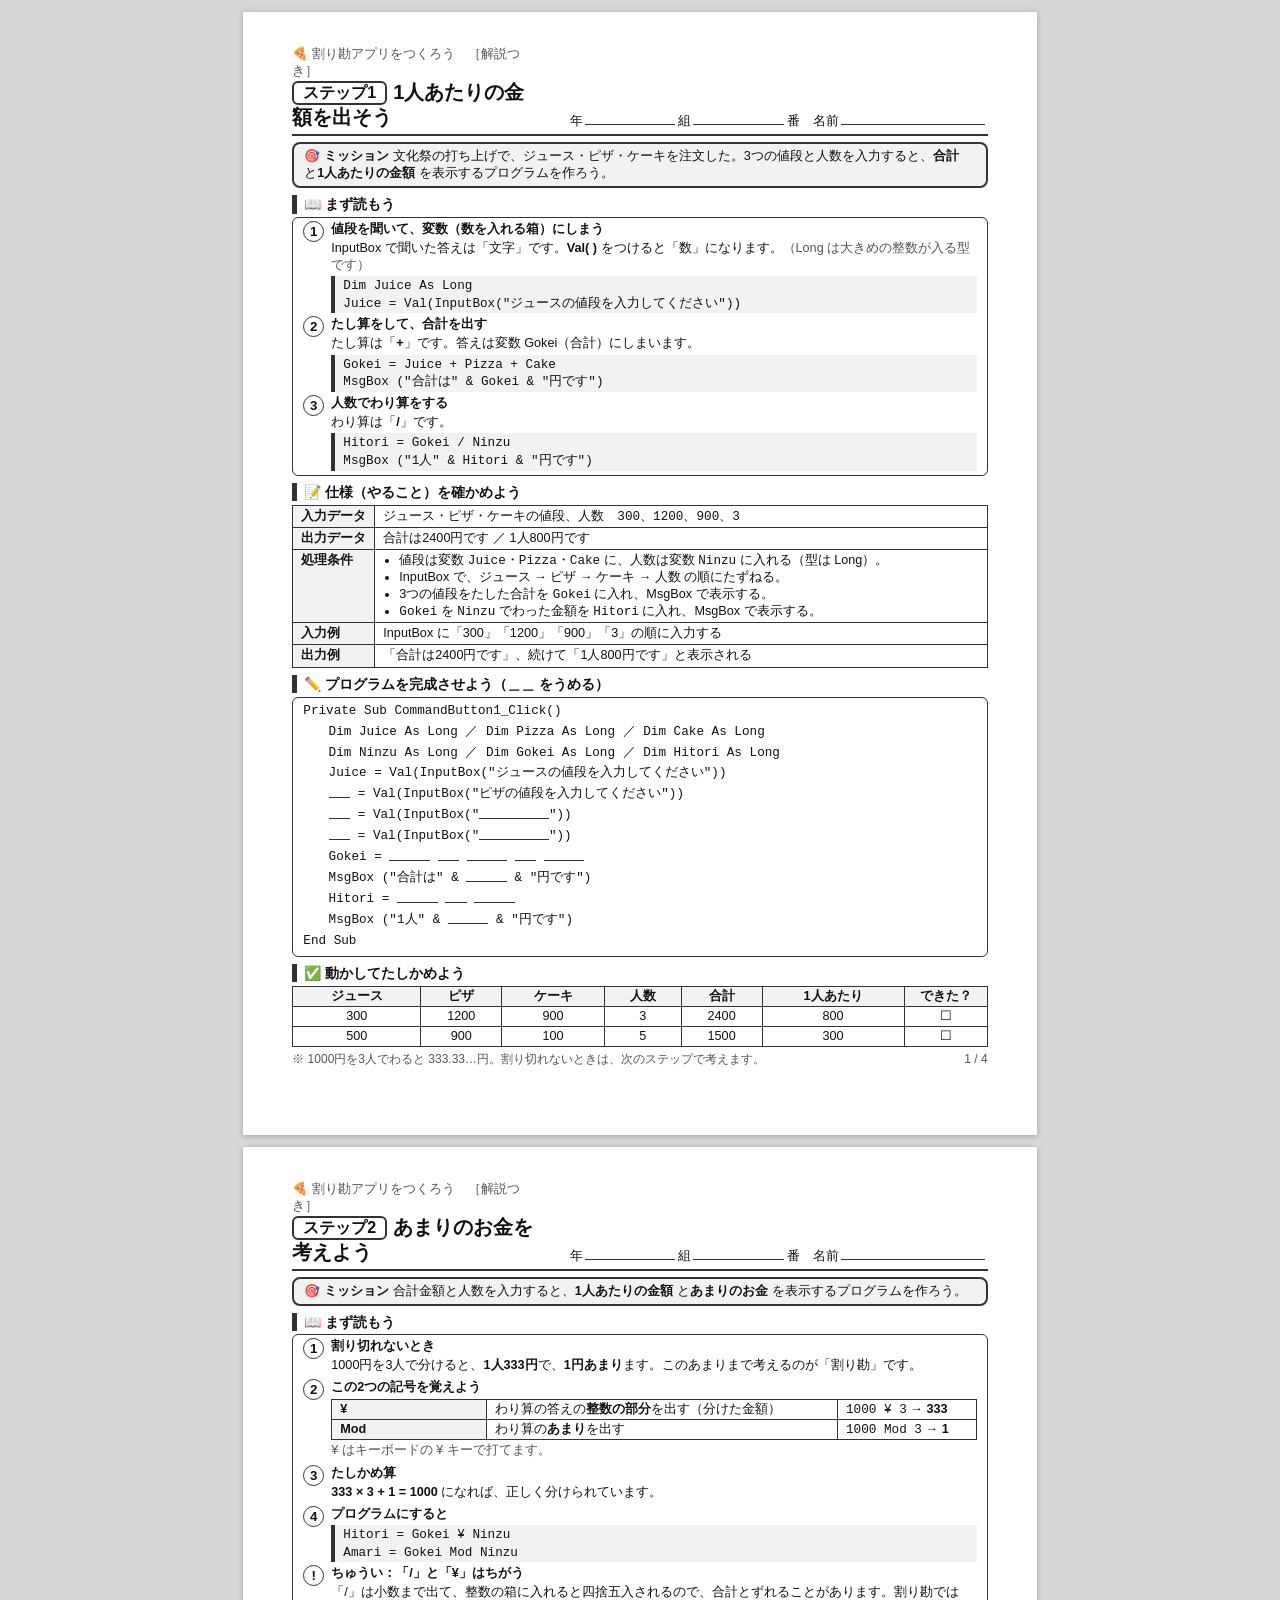
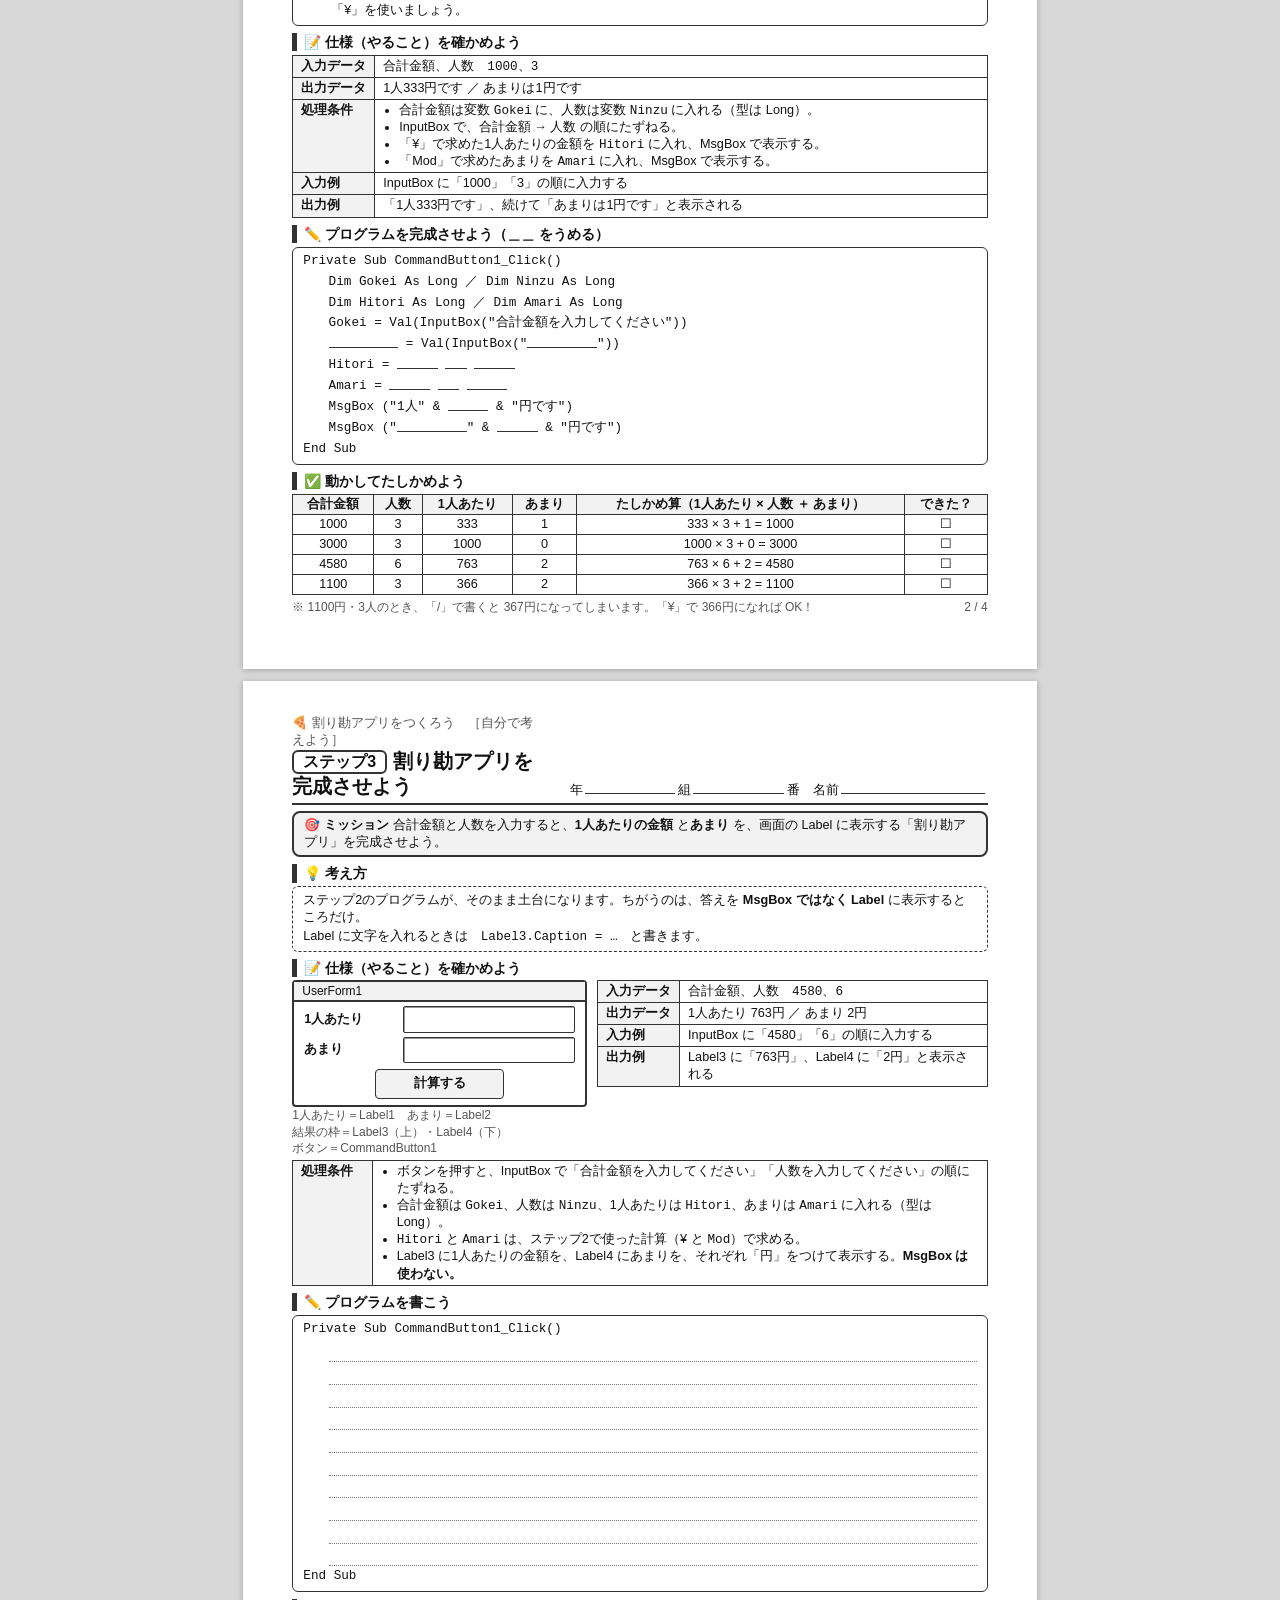
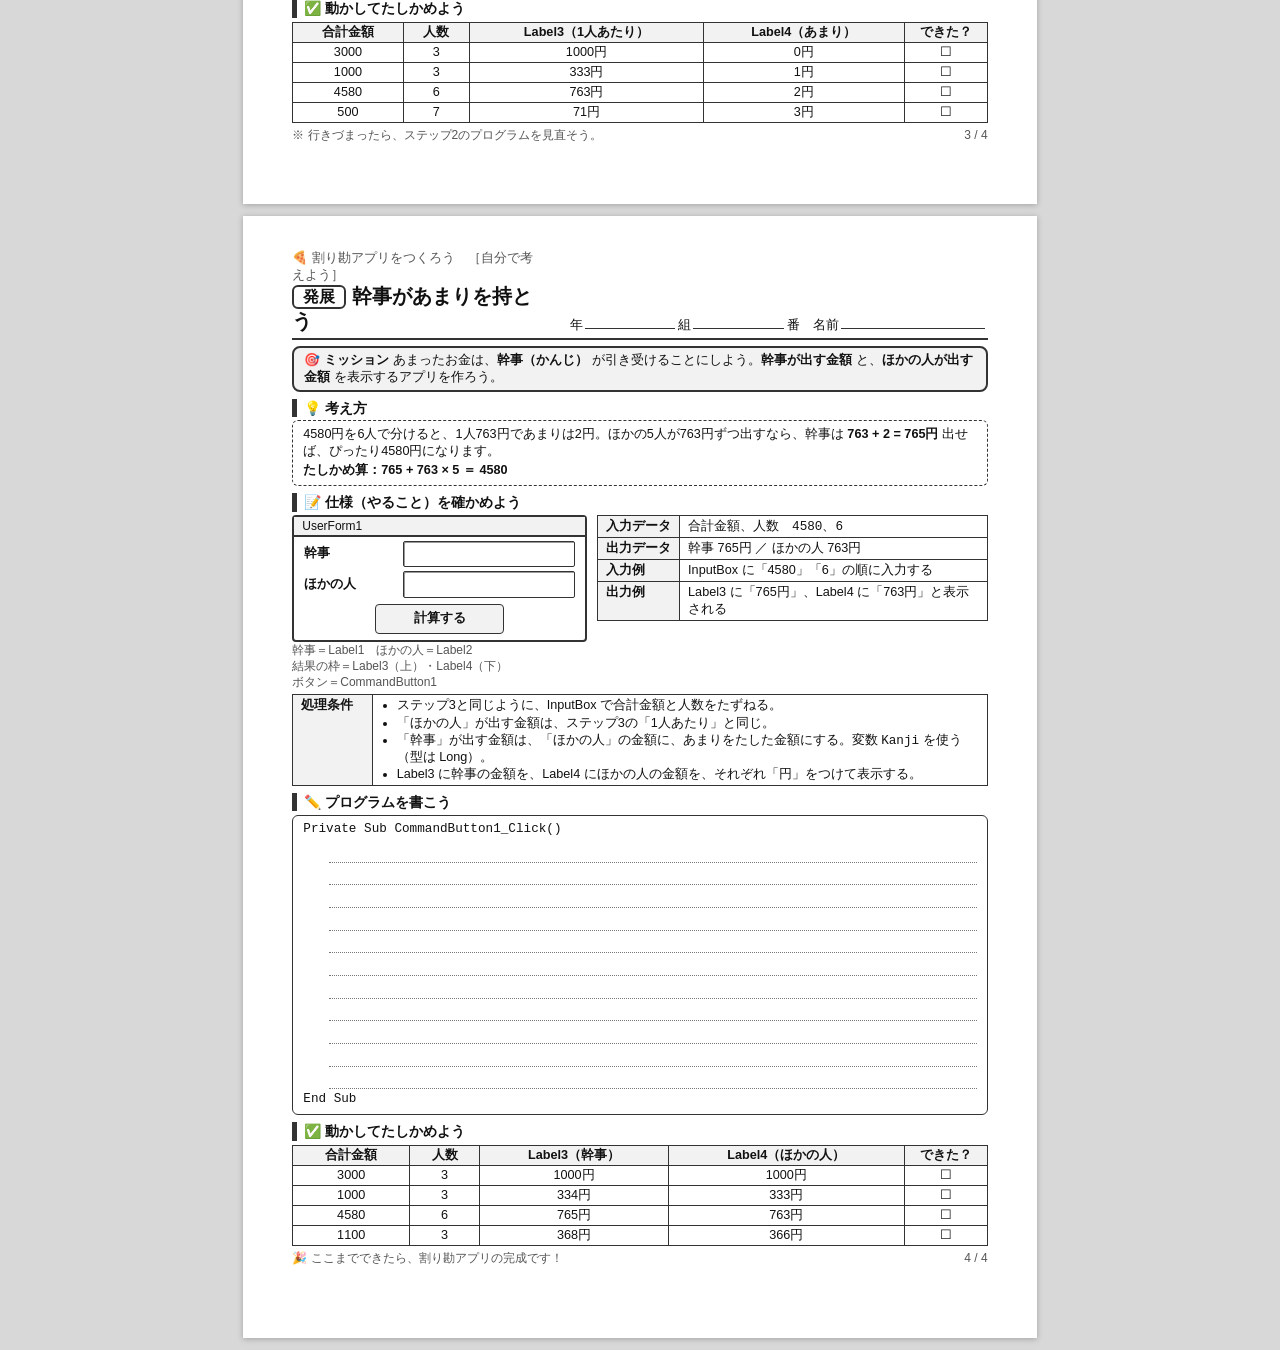
==== handouts/warikan-print.html @ 52b8c4ab "割り勘アプリの配布用プリント（A4・4ページ）を追加 Co-Authored-By: Claude Sonnet 5.5 <noreply@anthropic.com>" ====
<!doctype html>
<html lang="ja">
<head>
<meta charset="utf-8">
<meta name="viewport" content="width=device-width, initial-scale=1">
<title>割り勘アプリをつくろう（プリント）</title>
<style>
  /* A4 たて・両面印刷用。1課題＝1ページ（全4ページ）。外部ファイルなしで印刷できる */
  :root {
    --ink: #111;
    --sub: #555;
    --line: #333;
    --soft: #f2f2f2;
    --accent: #1f4e8c;
  }
  @page { size: A4 portrait; margin: 9mm 13mm; }
  * { box-sizing: border-box; }
  html { background: #d8d8d8; }
  body {
    margin: 0;
    color: var(--ink);
    background: #fff;
    font-family: "BIZ UDPGothic", "Yu Gothic", "Meiryo", sans-serif;
    font-size: 9.5pt;
    line-height: 1.35;
  }
  .page { padding: 0; page-break-after: always; break-after: page; }
  .page:last-child { page-break-after: auto; break-after: auto; }
  @media screen {
    body { background: transparent; }
    .page { width: 210mm; min-height: 297mm; margin: 12px auto; padding: 9mm 13mm; background: #fff; box-shadow: 0 1px 6px rgba(0,0,0,.25); }
  }
  @media print {
    html, body { background: #fff; }
    .page { width: auto; min-height: 0; margin: 0; padding: 0; box-shadow: none; }
  }

  /* ---- ヘッダー ---- */
  .head { display: flex; justify-content: space-between; align-items: flex-end; gap: 10px; border-bottom: 2.5px solid var(--line); padding-bottom: 4px; }
  .series { font-size: 9.5pt; color: var(--sub); }
  .title { font-size: 15pt; font-weight: 700; line-height: 1.25; }
  .step-tag { display: inline-block; margin-right: 6px; padding: 0 9px; border: 2px solid var(--line); border-radius: 6px; font-size: 12pt; vertical-align: 1px; }
  .name { font-size: 9.5pt; white-space: nowrap; }
  .name span { display: inline-block; min-width: 24mm; border-bottom: 1px solid var(--line); margin: 0 3px 0 2px; }
  .name span.long { min-width: 38mm; }

  /* ---- 見出し・ボックス ---- */
  h2 { margin: 7px 0 3px; font-size: 10.5pt; padding-left: 7px; border-left: 5px solid var(--line); line-height: 1.3; }
  .mission { margin-top: 6px; padding: 4px 10px; border: 2px solid var(--line); border-radius: 8px; background: var(--soft); }
  .mission b { margin-right: 4px; }
  .box { border: 1.5px solid var(--line); border-radius: 6px; padding: 3px 10px 4px; margin-top: 3px; }
  .box.dashed { border-style: dashed; }
  .note { font-size: 9.5pt; color: var(--sub); }
  p { margin: 2px 0; }

  /* ---- 解説 ---- */
  .lesson { display: grid; gap: 3px; }
  .lesson .item { display: grid; grid-template-columns: 22px 1fr; gap: 0 6px; align-items: start; }
  .num { display: inline-block; width: 21px; height: 21px; line-height: 19px; text-align: center; border: 1.5px solid var(--line); border-radius: 50%; font-weight: 700; font-size: 10pt; }
  .item .t { font-weight: 700; }
  code, .code {
    font-family: Consolas, "BIZ UDGothic", "MS Gothic", monospace;
    font-size: 9.5pt;
  }
  .snip { display: block; margin: 2px 0 0; padding: 1px 8px; border-left: 4px solid var(--line); background: var(--soft); white-space: pre-wrap; font-family: Consolas, "BIZ UDGothic", "MS Gothic", monospace; font-size: 9.5pt; line-height: 1.4; }
  .ops { width: 100%; border-collapse: collapse; margin-top: 3px; }
  .ops th, .ops td { border: 1.2px solid var(--line); padding: 1px 8px; text-align: left; font-weight: 400; }
  .ops th { background: var(--soft); font-weight: 700; width: 24%; }

  /* ---- 仕様の5つの欄 ---- */
  table.spec { width: 100%; border-collapse: collapse; margin-top: 4px; }
  table.spec th, table.spec td { border: 1.5px solid var(--line); padding: 2px 8px; vertical-align: top; text-align: left; }
  table.spec th { width: 21mm; background: var(--soft); font-weight: 700; white-space: nowrap; }
  table.spec ul { margin: 0; padding-left: 16px; }
  table.spec li { margin: 0; }

  /* ---- プログラムを書く欄 ---- */
  .codebox { margin-top: 4px; border: 1.5px solid var(--line); border-radius: 6px; padding: 3px 10px 4px; font-family: Consolas, "BIZ UDGothic", "MS Gothic", monospace; font-size: 9.5pt; line-height: 1.65; }
  .codebox .ind { padding-left: 2em; }
  .blank { display: inline-block; min-width: 3.2em; height: 1.05em; border-bottom: 1.5px solid var(--line); vertical-align: -1px; }
  .blank.s { min-width: 1.7em; }
  .blank.m { min-width: 5.5em; }
  .blank.l { min-width: 9em; }
  .blank.xl { min-width: 17em; }
  .writeline { display: block; margin-left: 2em; height: 6mm; border-bottom: 1px dotted #777; }

  /* ---- ためし表 ---- */
  table.try { width: 100%; border-collapse: collapse; margin-top: 4px; text-align: center; }
  table.try th, table.try td { border: 1.5px solid var(--line); padding: 1px 6px; }
  table.try th { background: var(--soft); font-weight: 700; }
  table.try td.chk { width: 22mm; }

  /* ---- フォームのイメージ ---- */
  .form-sketch { display: inline-block; width: 78mm; border: 2px solid var(--line); border-radius: 4px; background: #fff; vertical-align: top; }
  .form-sketch .bar { border-bottom: 2px solid var(--line); background: var(--soft); padding: 1px 8px; font-size: 9pt; }
  .form-sketch .row { display: flex; align-items: center; gap: 8px; padding: 4px 10px 0; }
  .form-sketch .cap { width: 24mm; font-weight: 700; }
  .form-sketch .out { flex: 1; height: 7mm; border: 1.5px solid var(--line); border-radius: 2px; box-shadow: inset 1px 1px 0 #999; position: relative; }
  .form-sketch .btn { margin: 6px auto 6px; width: 34mm; height: 8mm; border: 1.5px solid var(--line); border-radius: 4px; text-align: center; line-height: 7mm; font-weight: 700; background: var(--soft); }
  .names { font-size: 9pt; color: var(--sub); }
  .with-form { display: flex; gap: 10px; align-items: flex-start; }
  .with-form > div:last-child { flex: 1; }

  .footer { margin-top: 4px; display: flex; justify-content: space-between; font-size: 9pt; color: var(--sub); }
  ul.checks { list-style: none; padding: 0; margin: 2px 0 0; }
  ul.checks li::before { content: "☐ "; }
</style>
</head>
<body>

<!-- ======================= 1ページ目：ステップ1 ======================= -->
<section class="page">
  <div class="head">
    <div>
      <div class="series">🍕 割り勘アプリをつくろう　［解説つき］</div>
      <div class="title"><span class="step-tag">ステップ1</span>1人あたりの金額を出そう</div>
    </div>
    <div class="name">　　年<span></span>組<span></span>番　名前<span class="long"></span></div>
  </div>

  <div class="mission"><b>🎯 ミッション</b>文化祭の打ち上げで、ジュース・ピザ・ケーキを注文した。3つの値段と人数を入力すると、<b>合計</b>と<b>1人あたりの金額</b>を表示するプログラムを作ろう。</div>

  <h2>📖 まず読もう</h2>
  <div class="box lesson">
    <div class="item"><span class="num">1</span><div>
      <div class="t">値段を聞いて、変数（数を入れる箱）にしまう</div>
      <p>InputBox で聞いた答えは「文字」です。<b>Val( )</b> をつけると「数」になります。<span class="note">（Long は大きめの整数が入る型です）</span></p>
      <span class="snip">Dim Juice As Long
Juice = Val(InputBox("ジュースの値段を入力してください"))</span>
    </div></div>
    <div class="item"><span class="num">2</span><div>
      <div class="t">たし算をして、合計を出す</div>
      <p>たし算は「<b>+</b>」です。答えは変数 Gokei（合計）にしまいます。</p>
      <span class="snip">Gokei = Juice + Pizza + Cake
MsgBox ("合計は" &amp; Gokei &amp; "円です")</span>
    </div></div>
    <div class="item"><span class="num">3</span><div>
      <div class="t">人数でわり算をする</div>
      <p>わり算は「<b>/</b>」です。</p>
      <span class="snip">Hitori = Gokei / Ninzu
MsgBox ("1人" &amp; Hitori &amp; "円です")</span>
    </div></div>
  </div>

  <h2>📝 仕様（やること）を確かめよう</h2>
  <table class="spec">
    <tr><th>入力データ</th><td>ジュース・ピザ・ケーキの値段、人数　<code>300、1200、900、3</code></td></tr>
    <tr><th>出力データ</th><td>合計は2400円です ／ 1人800円です</td></tr>
    <tr><th>処理条件</th><td><ul>
      <li>値段は変数 <code>Juice</code>・<code>Pizza</code>・<code>Cake</code> に、人数は変数 <code>Ninzu</code> に入れる（型は Long）。</li>
      <li>InputBox で、ジュース → ピザ → ケーキ → 人数 の順にたずねる。</li>
      <li>3つの値段をたした合計を <code>Gokei</code> に入れ、MsgBox で表示する。</li>
      <li><code>Gokei</code> を <code>Ninzu</code> でわった金額を <code>Hitori</code> に入れ、MsgBox で表示する。</li>
    </ul></td></tr>
    <tr><th>入力例</th><td>InputBox に「300」「1200」「900」「3」の順に入力する</td></tr>
    <tr><th>出力例</th><td>「合計は2400円です」、続けて「1人800円です」と表示される</td></tr>
  </table>

  <h2>✏️ プログラムを完成させよう（＿＿ をうめる）</h2>
  <div class="codebox">
    <div>Private Sub CommandButton1_Click()</div>
    <div class="ind">Dim Juice As Long ／ Dim Pizza As Long ／ Dim Cake As Long</div>
    <div class="ind">Dim Ninzu As Long ／ Dim Gokei As Long ／ Dim Hitori As Long</div>
    <div class="ind">Juice = Val(InputBox("ジュースの値段を入力してください"))</div>
    <div class="ind"><span class="blank s"></span> = Val(InputBox("ピザの値段を入力してください"))</div>
    <div class="ind"><span class="blank s"></span> = Val(InputBox("<span class="blank m"></span>"))</div>
    <div class="ind"><span class="blank s"></span> = Val(InputBox("<span class="blank m"></span>"))</div>
    <div class="ind">Gokei = <span class="blank"></span> <span class="blank s"></span> <span class="blank"></span> <span class="blank s"></span> <span class="blank"></span></div>
    <div class="ind">MsgBox ("合計は" &amp; <span class="blank"></span> &amp; "円です")</div>
    <div class="ind">Hitori = <span class="blank"></span> <span class="blank s"></span> <span class="blank"></span></div>
    <div class="ind">MsgBox ("1人" &amp; <span class="blank"></span> &amp; "円です")</div>
    <div>End Sub</div>
  </div>

  <h2>✅ 動かしてたしかめよう</h2>
  <table class="try">
    <tr><th>ジュース</th><th>ピザ</th><th>ケーキ</th><th>人数</th><th>合計</th><th>1人あたり</th><th>できた？</th></tr>
    <tr><td>300</td><td>1200</td><td>900</td><td>3</td><td>2400</td><td>800</td><td class="chk">☐</td></tr>
    <tr><td>500</td><td>900</td><td>100</td><td>5</td><td>1500</td><td>300</td><td class="chk">☐</td></tr>
  </table>
  <div class="footer"><span>※ 1000円を3人でわると 333.33…円。割り切れないときは、次のステップで考えます。</span><span>1 / 4</span></div>
</section>

<!-- ======================= 2ページ目：ステップ2 ======================= -->
<section class="page">
  <div class="head">
    <div>
      <div class="series">🍕 割り勘アプリをつくろう　［解説つき］</div>
      <div class="title"><span class="step-tag">ステップ2</span>あまりのお金を考えよう</div>
    </div>
    <div class="name">　　年<span></span>組<span></span>番　名前<span class="long"></span></div>
  </div>

  <div class="mission"><b>🎯 ミッション</b>合計金額と人数を入力すると、<b>1人あたりの金額</b>と<b>あまりのお金</b>を表示するプログラムを作ろう。</div>

  <h2>📖 まず読もう</h2>
  <div class="box lesson">
    <div class="item"><span class="num">1</span><div>
      <div class="t">割り切れないとき</div>
      <p>1000円を3人で分けると、<b>1人333円</b>で、<b>1円あまり</b>ます。このあまりまで考えるのが「割り勘」です。</p>
    </div></div>
    <div class="item"><span class="num">2</span><div>
      <div class="t">この2つの記号を覚えよう</div>
      <table class="ops">
        <tr><th>¥</th><td>わり算の答えの<b>整数の部分</b>を出す（分けた金額）</td><td><code>1000 ¥ 3</code> → <b>333</b></td></tr>
        <tr><th>Mod</th><td>わり算の<b>あまり</b>を出す</td><td><code>1000 Mod 3</code> → <b>1</b></td></tr>
      </table>
      <p class="note">¥ はキーボードの ¥ キーで打てます。</p>
    </div></div>
    <div class="item"><span class="num">3</span><div>
      <div class="t">たしかめ算</div>
      <p><b>333 × 3 + 1 = 1000</b> になれば、正しく分けられています。</p>
    </div></div>
    <div class="item"><span class="num">4</span><div>
      <div class="t">プログラムにすると</div>
      <span class="snip">Hitori = Gokei ¥ Ninzu
Amari = Gokei Mod Ninzu</span>
    </div></div>
    <div class="item"><span class="num">!</span><div>
      <div class="t">ちゅうい：「/」と「¥」はちがう</div>
      <p>「/」は小数まで出て、整数の箱に入れると四捨五入されるので、合計とずれることがあります。割り勘では「¥」を使いましょう。</p>
    </div></div>
  </div>

  <h2>📝 仕様（やること）を確かめよう</h2>
  <table class="spec">
    <tr><th>入力データ</th><td>合計金額、人数　<code>1000、3</code></td></tr>
    <tr><th>出力データ</th><td>1人333円です ／ あまりは1円です</td></tr>
    <tr><th>処理条件</th><td><ul>
      <li>合計金額は変数 <code>Gokei</code> に、人数は変数 <code>Ninzu</code> に入れる（型は Long）。</li>
      <li>InputBox で、合計金額 → 人数 の順にたずねる。</li>
      <li>「¥」で求めた1人あたりの金額を <code>Hitori</code> に入れ、MsgBox で表示する。</li>
      <li>「Mod」で求めたあまりを <code>Amari</code> に入れ、MsgBox で表示する。</li>
    </ul></td></tr>
    <tr><th>入力例</th><td>InputBox に「1000」「3」の順に入力する</td></tr>
    <tr><th>出力例</th><td>「1人333円です」、続けて「あまりは1円です」と表示される</td></tr>
  </table>

  <h2>✏️ プログラムを完成させよう（＿＿ をうめる）</h2>
  <div class="codebox">
    <div>Private Sub CommandButton1_Click()</div>
    <div class="ind">Dim Gokei As Long ／ Dim Ninzu As Long</div>
    <div class="ind">Dim Hitori As Long ／ Dim Amari As Long</div>
    <div class="ind">Gokei = Val(InputBox("合計金額を入力してください"))</div>
    <div class="ind"><span class="blank m"></span> = Val(InputBox("<span class="blank m"></span>"))</div>
    <div class="ind">Hitori = <span class="blank"></span> <span class="blank s"></span> <span class="blank"></span></div>
    <div class="ind">Amari = <span class="blank"></span> <span class="blank s"></span> <span class="blank"></span></div>
    <div class="ind">MsgBox ("1人" &amp; <span class="blank"></span> &amp; "円です")</div>
    <div class="ind">MsgBox ("<span class="blank m"></span>" &amp; <span class="blank"></span> &amp; "円です")</div>
    <div>End Sub</div>
  </div>

  <h2>✅ 動かしてたしかめよう</h2>
  <table class="try">
    <tr><th>合計金額</th><th>人数</th><th>1人あたり</th><th>あまり</th><th>たしかめ算（1人あたり × 人数 ＋ あまり）</th><th>できた？</th></tr>
    <tr><td>1000</td><td>3</td><td>333</td><td>1</td><td>333 × 3 + 1 = 1000</td><td class="chk">☐</td></tr>
    <tr><td>3000</td><td>3</td><td>1000</td><td>0</td><td>1000 × 3 + 0 = 3000</td><td class="chk">☐</td></tr>
    <tr><td>4580</td><td>6</td><td>763</td><td>2</td><td>763 × 6 + 2 = 4580</td><td class="chk">☐</td></tr>
    <tr><td>1100</td><td>3</td><td>366</td><td>2</td><td>366 × 3 + 2 = 1100</td><td class="chk">☐</td></tr>
  </table>
  <div class="footer"><span>※ 1100円・3人のとき、「/」で書くと 367円になってしまいます。「¥」で 366円になれば OK！</span><span>2 / 4</span></div>
</section>

<!-- ======================= 3ページ目：ステップ3 ======================= -->
<section class="page">
  <div class="head">
    <div>
      <div class="series">🍕 割り勘アプリをつくろう　［自分で考えよう］</div>
      <div class="title"><span class="step-tag">ステップ3</span>割り勘アプリを完成させよう</div>
    </div>
    <div class="name">　　年<span></span>組<span></span>番　名前<span class="long"></span></div>
  </div>

  <div class="mission"><b>🎯 ミッション</b>合計金額と人数を入力すると、<b>1人あたりの金額</b>と<b>あまり</b>を、画面の Label に表示する「割り勘アプリ」を完成させよう。</div>

  <h2>💡 考え方</h2>
  <div class="box dashed">
    <p>ステップ2のプログラムが、そのまま土台になります。ちがうのは、答えを <b>MsgBox ではなく Label</b> に表示するところだけ。</p>
    <p>Label に文字を入れるときは　<code>Label3.Caption = …</code>　と書きます。</p>
  </div>

  <h2>📝 仕様（やること）を確かめよう</h2>
  <div class="with-form">
    <div>
      <div class="form-sketch">
        <div class="bar">UserForm1</div>
        <div class="row"><span class="cap">1人あたり</span><span class="out"></span></div>
        <div class="row"><span class="cap">あまり</span><span class="out"></span></div>
        <div class="btn">計算する</div>
      </div>
      <div class="names">1人あたり＝Label1　あまり＝Label2<br>結果の枠＝Label3（上）・Label4（下）<br>ボタン＝CommandButton1</div>
    </div>
    <div>
      <table class="spec" style="margin-top:0">
        <tr><th>入力データ</th><td>合計金額、人数　<code>4580、6</code></td></tr>
        <tr><th>出力データ</th><td>1人あたり 763円 ／ あまり 2円</td></tr>
        <tr><th>入力例</th><td>InputBox に「4580」「6」の順に入力する</td></tr>
        <tr><th>出力例</th><td>Label3 に「763円」、Label4 に「2円」と表示される</td></tr>
      </table>
    </div>
  </div>
  <table class="spec">
    <tr><th>処理条件</th><td><ul>
      <li>ボタンを押すと、InputBox で「合計金額を入力してください」「人数を入力してください」の順にたずねる。</li>
      <li>合計金額は <code>Gokei</code>、人数は <code>Ninzu</code>、1人あたりは <code>Hitori</code>、あまりは <code>Amari</code> に入れる（型は Long）。</li>
      <li><code>Hitori</code> と <code>Amari</code> は、ステップ2で使った計算（<code>¥</code> と <code>Mod</code>）で求める。</li>
      <li>Label3 に1人あたりの金額を、Label4 にあまりを、それぞれ「円」をつけて表示する。<b>MsgBox は使わない。</b></li>
    </ul></td></tr>
  </table>

  <h2>✏️ プログラムを書こう</h2>
  <div class="codebox">
    <div>Private Sub CommandButton1_Click()</div>
    <span class="writeline"></span><span class="writeline"></span><span class="writeline"></span><span class="writeline"></span>
    <span class="writeline"></span><span class="writeline"></span><span class="writeline"></span><span class="writeline"></span>
    <span class="writeline"></span><span class="writeline"></span>
    <div>End Sub</div>
  </div>

  <h2>✅ 動かしてたしかめよう</h2>
  <table class="try">
    <tr><th>合計金額</th><th>人数</th><th>Label3（1人あたり）</th><th>Label4（あまり）</th><th>できた？</th></tr>
    <tr><td>3000</td><td>3</td><td>1000円</td><td>0円</td><td class="chk">☐</td></tr>
    <tr><td>1000</td><td>3</td><td>333円</td><td>1円</td><td class="chk">☐</td></tr>
    <tr><td>4580</td><td>6</td><td>763円</td><td>2円</td><td class="chk">☐</td></tr>
    <tr><td>500</td><td>7</td><td>71円</td><td>3円</td><td class="chk">☐</td></tr>
  </table>
  <div class="footer"><span>※ 行きづまったら、ステップ2のプログラムを見直そう。</span><span>3 / 4</span></div>
</section>

<!-- ======================= 4ページ目：発展 ======================= -->
<section class="page">
  <div class="head">
    <div>
      <div class="series">🍕 割り勘アプリをつくろう　［自分で考えよう］</div>
      <div class="title"><span class="step-tag">発展</span>幹事があまりを持とう</div>
    </div>
    <div class="name">　　年<span></span>組<span></span>番　名前<span class="long"></span></div>
  </div>

  <div class="mission"><b>🎯 ミッション</b>あまったお金は、<b>幹事（かんじ）</b>が引き受けることにしよう。<b>幹事が出す金額</b>と、<b>ほかの人が出す金額</b>を表示するアプリを作ろう。</div>

  <h2>💡 考え方</h2>
  <div class="box dashed">
    <p>4580円を6人で分けると、1人763円であまりは2円。ほかの5人が763円ずつ出すなら、幹事は <b>763 + 2 = 765円</b> 出せば、ぴったり4580円になります。</p>
    <p><b>たしかめ算：765 + 763 × 5 ＝ 4580</b></p>
  </div>

  <h2>📝 仕様（やること）を確かめよう</h2>
  <div class="with-form">
    <div>
      <div class="form-sketch">
        <div class="bar">UserForm1</div>
        <div class="row"><span class="cap">幹事</span><span class="out"></span></div>
        <div class="row"><span class="cap">ほかの人</span><span class="out"></span></div>
        <div class="btn">計算する</div>
      </div>
      <div class="names">幹事＝Label1　ほかの人＝Label2<br>結果の枠＝Label3（上）・Label4（下）<br>ボタン＝CommandButton1</div>
    </div>
    <div>
      <table class="spec" style="margin-top:0">
        <tr><th>入力データ</th><td>合計金額、人数　<code>4580、6</code></td></tr>
        <tr><th>出力データ</th><td>幹事 765円 ／ ほかの人 763円</td></tr>
        <tr><th>入力例</th><td>InputBox に「4580」「6」の順に入力する</td></tr>
        <tr><th>出力例</th><td>Label3 に「765円」、Label4 に「763円」と表示される</td></tr>
      </table>
    </div>
  </div>
  <table class="spec">
    <tr><th>処理条件</th><td><ul>
      <li>ステップ3と同じように、InputBox で合計金額と人数をたずねる。</li>
      <li>「ほかの人」が出す金額は、ステップ3の「1人あたり」と同じ。</li>
      <li>「幹事」が出す金額は、「ほかの人」の金額に、あまりをたした金額にする。変数 <code>Kanji</code> を使う（型は Long）。</li>
      <li>Label3 に幹事の金額を、Label4 にほかの人の金額を、それぞれ「円」をつけて表示する。</li>
    </ul></td></tr>
  </table>

  <h2>✏️ プログラムを書こう</h2>
  <div class="codebox">
    <div>Private Sub CommandButton1_Click()</div>
    <span class="writeline"></span><span class="writeline"></span><span class="writeline"></span><span class="writeline"></span>
    <span class="writeline"></span><span class="writeline"></span><span class="writeline"></span><span class="writeline"></span>
    <span class="writeline"></span><span class="writeline"></span><span class="writeline"></span>
    <div>End Sub</div>
  </div>

  <h2>✅ 動かしてたしかめよう</h2>
  <table class="try">
    <tr><th>合計金額</th><th>人数</th><th>Label3（幹事）</th><th>Label4（ほかの人）</th><th>できた？</th></tr>
    <tr><td>3000</td><td>3</td><td>1000円</td><td>1000円</td><td class="chk">☐</td></tr>
    <tr><td>1000</td><td>3</td><td>334円</td><td>333円</td><td class="chk">☐</td></tr>
    <tr><td>4580</td><td>6</td><td>765円</td><td>763円</td><td class="chk">☐</td></tr>
    <tr><td>1100</td><td>3</td><td>368円</td><td>366円</td><td class="chk">☐</td></tr>
  </table>
  <div class="footer"><span>🎉 ここまでできたら、割り勘アプリの完成です！</span><span>4 / 4</span></div>
</section>

</body>
</html>
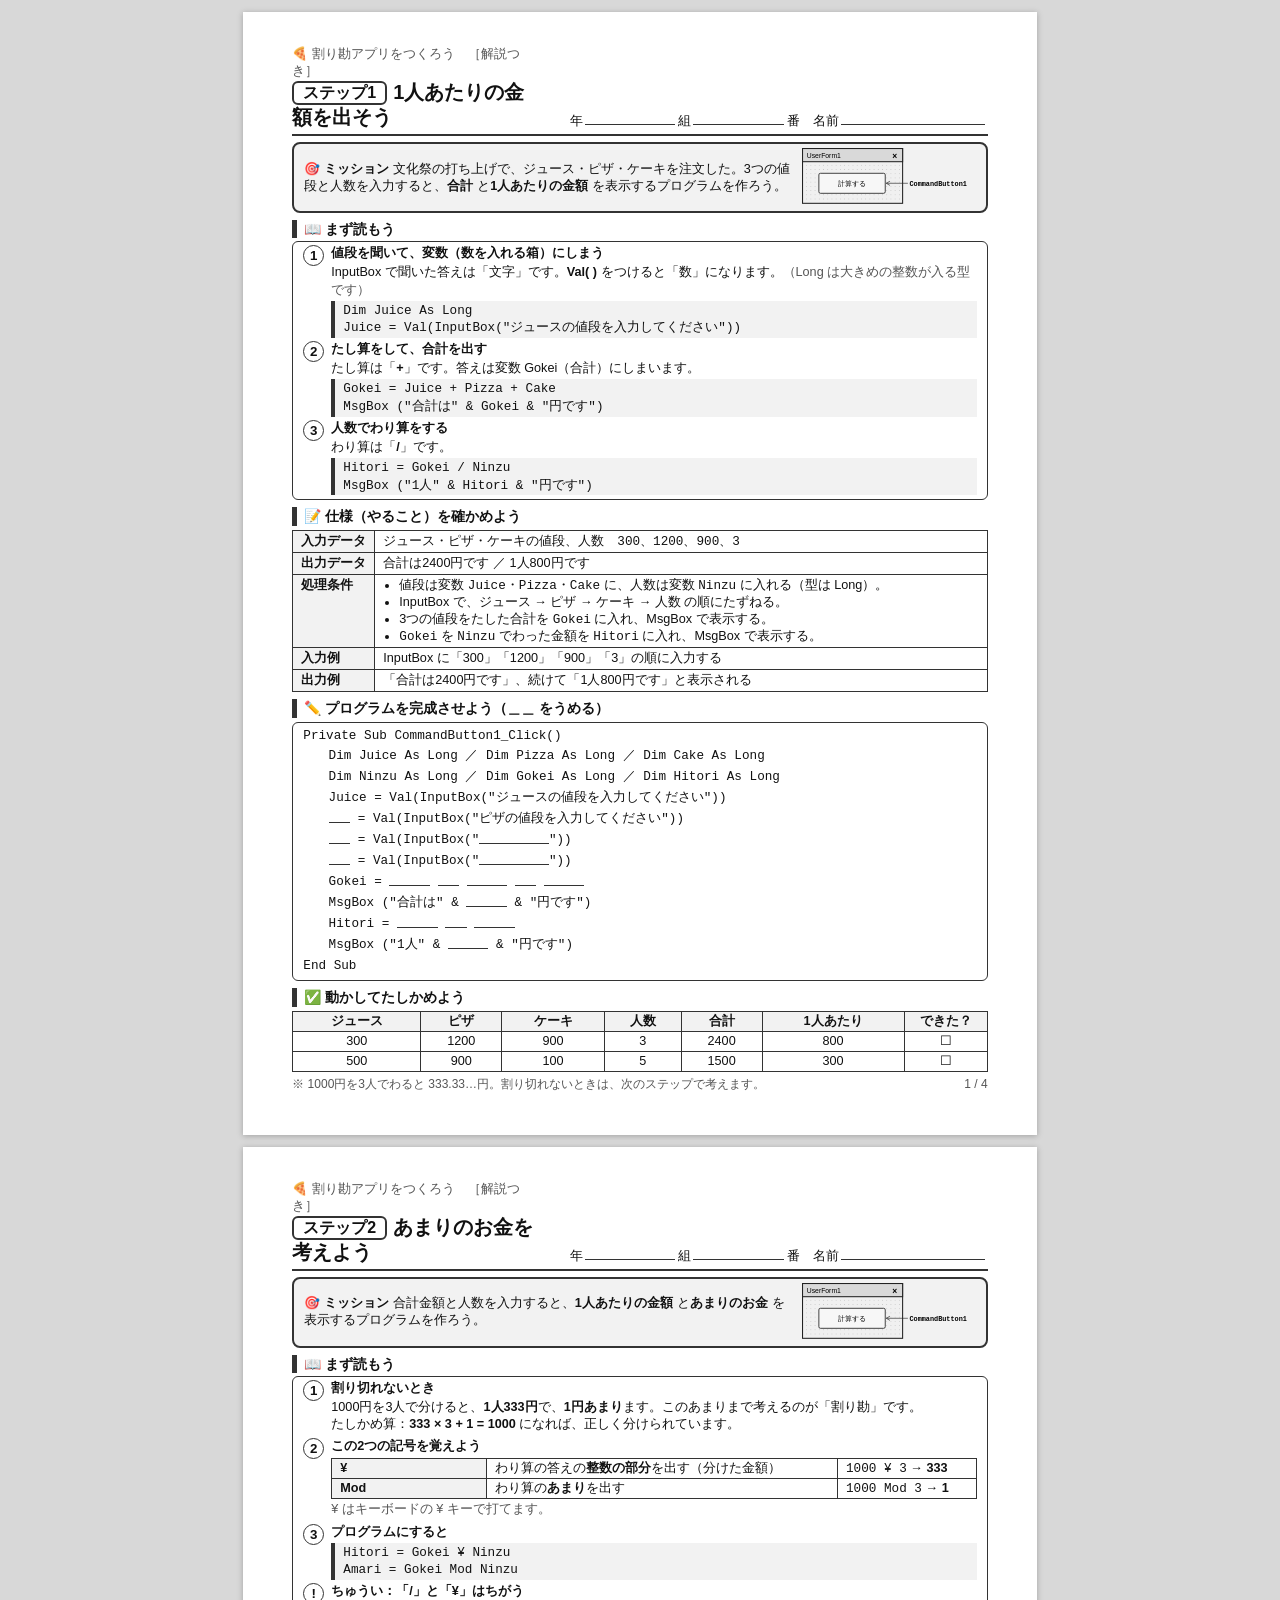
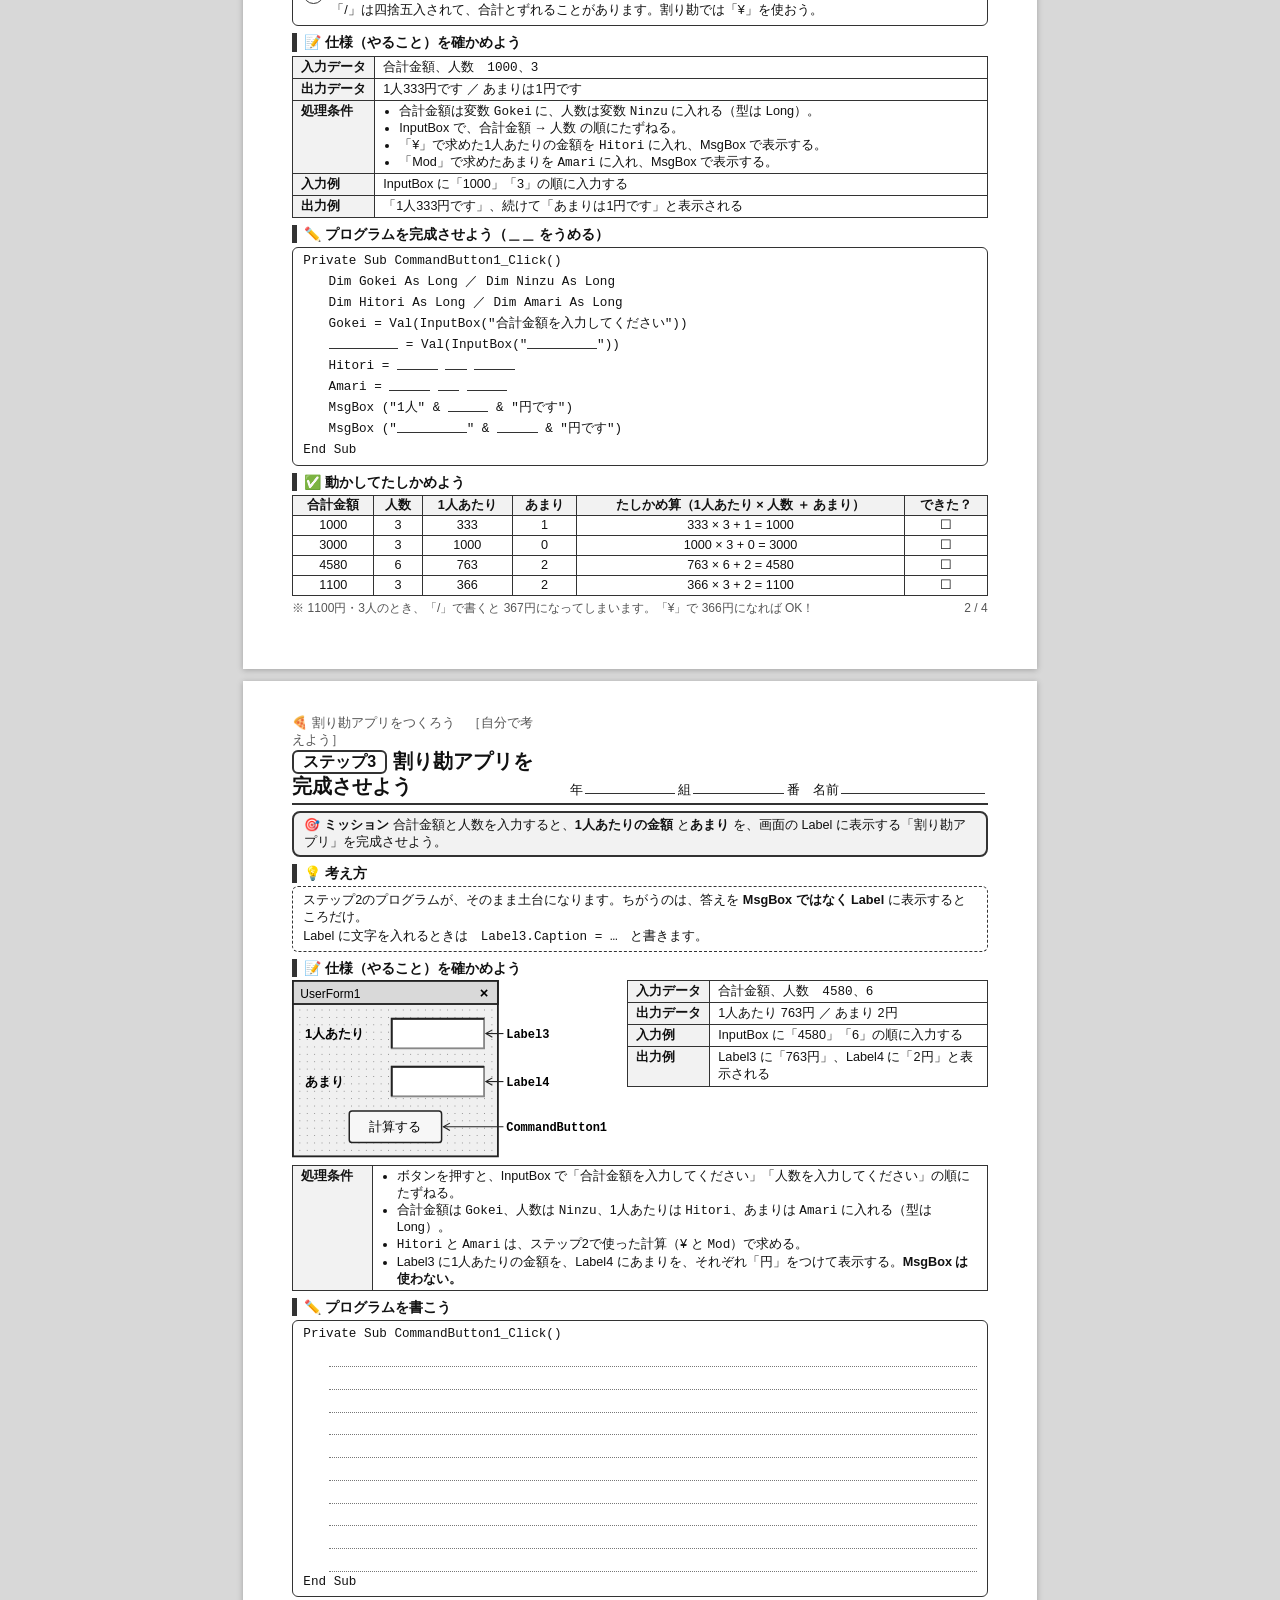
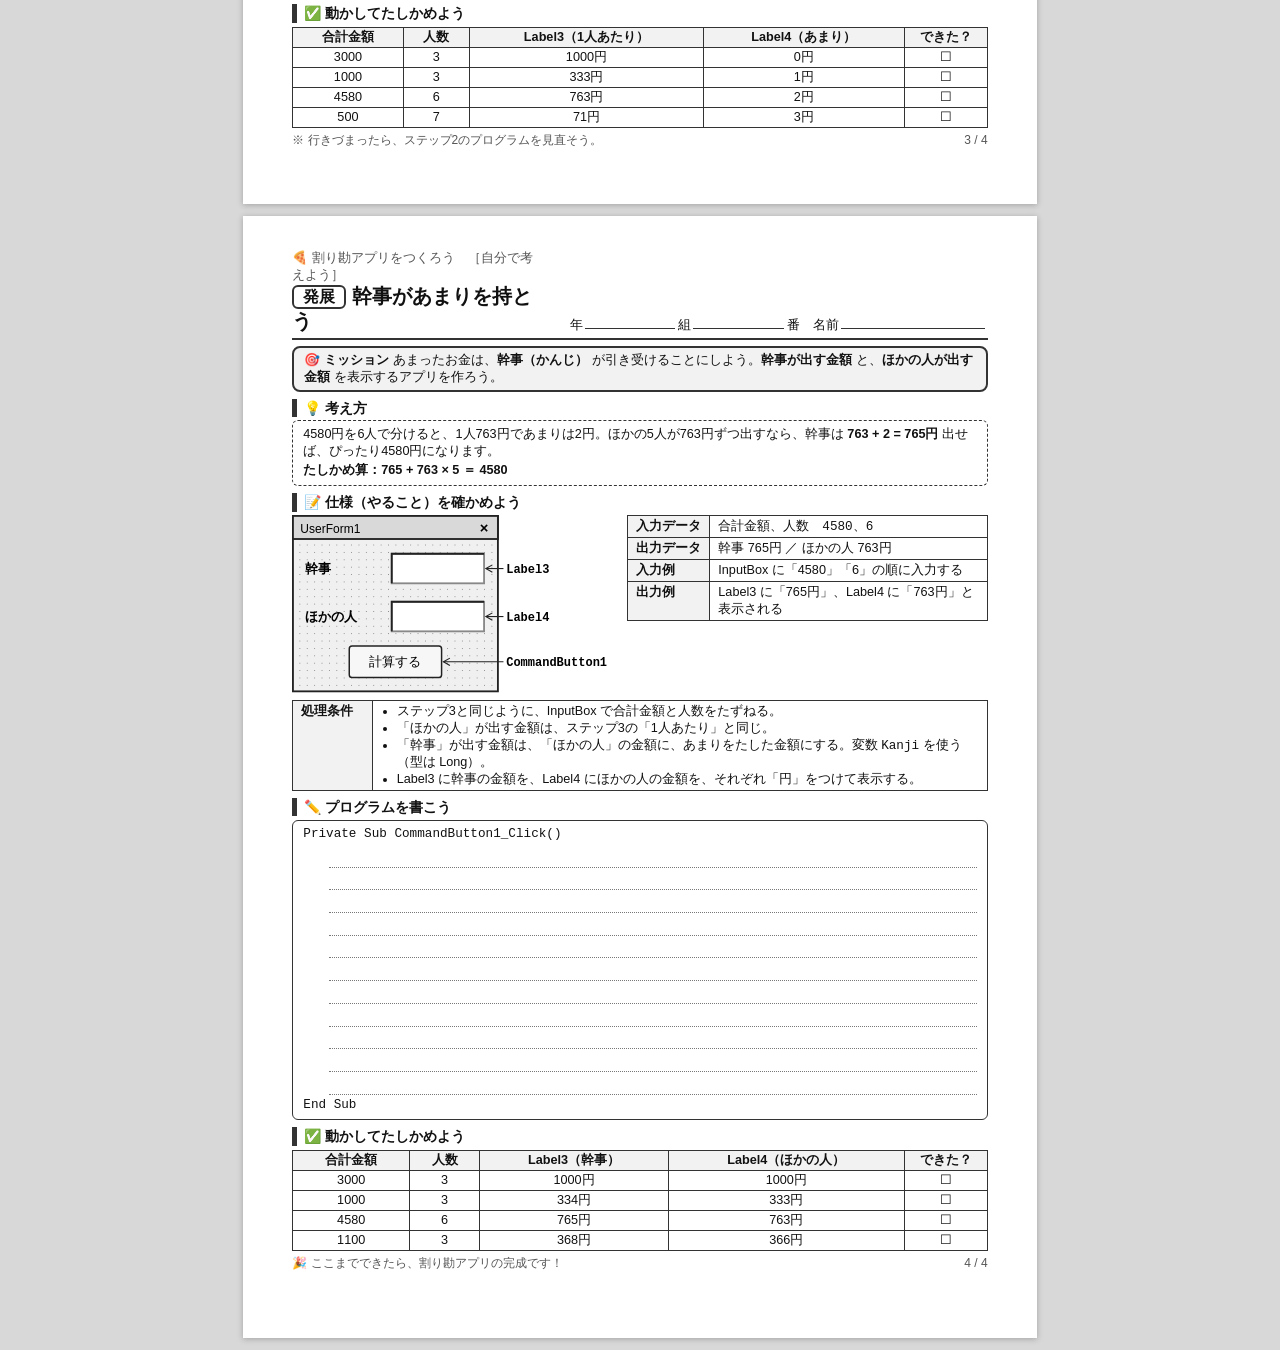
==== commit 5a59e03a: "プリントのユーザーフォームをSVGの絵にする（全4ページ） Co-Authored-By: Claude Sonnet 5.5 <noreply@anthropic.com>" ====
--- a/handouts/warikan-print.html
+++ b/handouts/warikan-print.html
@@ -90,14 +90,11 @@
   table.try th { background: var(--soft); font-weight: 700; }
   table.try td.chk { width: 22mm; }
 
-  /* ---- フォームのイメージ ---- */
-  .form-sketch { display: inline-block; width: 78mm; border: 2px solid var(--line); border-radius: 4px; background: #fff; vertical-align: top; }
-  .form-sketch .bar { border-bottom: 2px solid var(--line); background: var(--soft); padding: 1px 8px; font-size: 9pt; }
-  .form-sketch .row { display: flex; align-items: center; gap: 8px; padding: 4px 10px 0; }
-  .form-sketch .cap { width: 24mm; font-weight: 700; }
-  .form-sketch .out { flex: 1; height: 7mm; border: 1.5px solid var(--line); border-radius: 2px; box-shadow: inset 1px 1px 0 #999; position: relative; }
-  .form-sketch .btn { margin: 6px auto 6px; width: 34mm; height: 8mm; border: 1.5px solid var(--line); border-radius: 4px; text-align: center; line-height: 7mm; font-weight: 700; background: var(--soft); }
-  .names { font-size: 9pt; color: var(--sub); }
+  /* ---- ユーザーフォームの絵（SVG） ---- */
+  .uf-svg { display: block; width: 86mm; height: auto; }
+  .uf-svg.small { width: 46mm; flex: none; }
+  .mfx { display: flex; align-items: center; gap: 10px; }
+  .mfx > div { flex: 1; }
   .with-form { display: flex; gap: 10px; align-items: flex-start; }
   .with-form > div:last-child { flex: 1; }
 
@@ -107,6 +104,11 @@
 </style>
 </head>
 <body>
+<svg width="0" height="0" style="position:absolute" aria-hidden="true" focusable="false">
+  <defs>
+    <pattern id="uf-dots" width="8" height="8" patternUnits="userSpaceOnUse"><rect x="0" y="0" width="1" height="1" fill="#8a8a8a"/></pattern>
+  </defs>
+</svg>
 
 <!-- ======================= 1ページ目：ステップ1 ======================= -->
 <section class="page">
@@ -118,7 +120,22 @@
     <div class="name">　　年<span></span>組<span></span>番　名前<span class="long"></span></div>
   </div>
 
-  <div class="mission"><b>🎯 ミッション</b>文化祭の打ち上げで、ジュース・ピザ・ケーキを注文した。3つの値段と人数を入力すると、<b>合計</b>と<b>1人あたりの金額</b>を表示するプログラムを作ろう。</div>
+  <div class="mission mfx"><div><b>🎯 ミッション</b>文化祭の打ち上げで、ジュース・ピザ・ケーキを注文した。3つの値段と人数を入力すると、<b>合計</b>と<b>1人あたりの金額</b>を表示するプログラムを作ろう。</div>
+    <svg class="uf-svg small" viewBox="0 0 330 112" role="img" aria-label="ユーザーフォームの絵。ボタン CommandButton1 が1つある">
+    <rect x="1" y="1" width="190" height="104" fill="#f0f0f0" stroke="#222" stroke-width="2"/>
+    <rect x="3" y="26" width="186" height="78" fill="url(#uf-dots)"/>
+    <rect x="1" y="1" width="190" height="25" fill="#d9d9d9" stroke="#222" stroke-width="2"/>
+    <text x="9" y="19" font-size="13" font-family="'BIZ UDPGothic','Yu Gothic','Meiryo',sans-serif">UserForm1</text>
+    <text x="176" y="20" font-size="16" font-weight="700" text-anchor="middle" font-family="'BIZ UDPGothic','Yu Gothic','Meiryo',sans-serif">×</text>
+    
+    <rect x="32" y="48" width="126" height="38" rx="3" fill="#f7f7f7" stroke="#222" stroke-width="1.6"/>
+    <text x="95" y="72" font-size="14" text-anchor="middle" font-family="'BIZ UDPGothic','Yu Gothic','Meiryo',sans-serif">計算する</text>
+    
+    <line x1="160" y1="67" x2="201" y2="67" stroke="#222" stroke-width="1.2"/>
+    <path d="M167 63 L160 67 L167 71" fill="none" stroke="#222" stroke-width="1.2"/>
+    <text x="204" y="71.5" font-size="13" font-weight="700" font-family="Consolas,'BIZ UDGothic','MS Gothic',monospace">CommandButton1</text>
+  </svg>
+  </div>
 
   <h2>📖 まず読もう</h2>
   <div class="box lesson">
@@ -191,13 +208,28 @@
     <div class="name">　　年<span></span>組<span></span>番　名前<span class="long"></span></div>
   </div>
 
-  <div class="mission"><b>🎯 ミッション</b>合計金額と人数を入力すると、<b>1人あたりの金額</b>と<b>あまりのお金</b>を表示するプログラムを作ろう。</div>
+  <div class="mission mfx"><div><b>🎯 ミッション</b>合計金額と人数を入力すると、<b>1人あたりの金額</b>と<b>あまりのお金</b>を表示するプログラムを作ろう。</div>
+    <svg class="uf-svg small" viewBox="0 0 330 112" role="img" aria-label="ユーザーフォームの絵。ボタン CommandButton1 が1つある">
+    <rect x="1" y="1" width="190" height="104" fill="#f0f0f0" stroke="#222" stroke-width="2"/>
+    <rect x="3" y="26" width="186" height="78" fill="url(#uf-dots)"/>
+    <rect x="1" y="1" width="190" height="25" fill="#d9d9d9" stroke="#222" stroke-width="2"/>
+    <text x="9" y="19" font-size="13" font-family="'BIZ UDPGothic','Yu Gothic','Meiryo',sans-serif">UserForm1</text>
+    <text x="176" y="20" font-size="16" font-weight="700" text-anchor="middle" font-family="'BIZ UDPGothic','Yu Gothic','Meiryo',sans-serif">×</text>
+    
+    <rect x="32" y="48" width="126" height="38" rx="3" fill="#f7f7f7" stroke="#222" stroke-width="1.6"/>
+    <text x="95" y="72" font-size="14" text-anchor="middle" font-family="'BIZ UDPGothic','Yu Gothic','Meiryo',sans-serif">計算する</text>
+    
+    <line x1="160" y1="67" x2="201" y2="67" stroke="#222" stroke-width="1.2"/>
+    <path d="M167 63 L160 67 L167 71" fill="none" stroke="#222" stroke-width="1.2"/>
+    <text x="204" y="71.5" font-size="13" font-weight="700" font-family="Consolas,'BIZ UDGothic','MS Gothic',monospace">CommandButton1</text>
+  </svg>
+  </div>
 
   <h2>📖 まず読もう</h2>
   <div class="box lesson">
     <div class="item"><span class="num">1</span><div>
       <div class="t">割り切れないとき</div>
-      <p>1000円を3人で分けると、<b>1人333円</b>で、<b>1円あまり</b>ます。このあまりまで考えるのが「割り勘」です。</p>
+      <p>1000円を3人で分けると、<b>1人333円</b>で、<b>1円あまり</b>ます。このあまりまで考えるのが「割り勘」です。<br>たしかめ算：<b>333 × 3 + 1 = 1000</b> になれば、正しく分けられています。</p>
     </div></div>
     <div class="item"><span class="num">2</span><div>
       <div class="t">この2つの記号を覚えよう</div>
@@ -208,17 +240,13 @@
       <p class="note">¥ はキーボードの ¥ キーで打てます。</p>
     </div></div>
     <div class="item"><span class="num">3</span><div>
-      <div class="t">たしかめ算</div>
-      <p><b>333 × 3 + 1 = 1000</b> になれば、正しく分けられています。</p>
-    </div></div>
-    <div class="item"><span class="num">4</span><div>
       <div class="t">プログラムにすると</div>
       <span class="snip">Hitori = Gokei ¥ Ninzu
 Amari = Gokei Mod Ninzu</span>
     </div></div>
     <div class="item"><span class="num">!</span><div>
       <div class="t">ちゅうい：「/」と「¥」はちがう</div>
-      <p>「/」は小数まで出て、整数の箱に入れると四捨五入されるので、合計とずれることがあります。割り勘では「¥」を使いましょう。</p>
+      <p>「/」は四捨五入されて、合計とずれることがあります。割り勘では「¥」を使おう。</p>
     </div></div>
   </div>
 
@@ -282,13 +310,36 @@
   <h2>📝 仕様（やること）を確かめよう</h2>
   <div class="with-form">
     <div>
-      <div class="form-sketch">
-        <div class="bar">UserForm1</div>
-        <div class="row"><span class="cap">1人あたり</span><span class="out"></span></div>
-        <div class="row"><span class="cap">あまり</span><span class="out"></span></div>
-        <div class="btn">計算する</div>
-      </div>
-      <div class="names">1人あたり＝Label1　あまり＝Label2<br>結果の枠＝Label3（上）・Label4（下）<br>ボタン＝CommandButton1</div>
+      <svg class="uf-svg" viewBox="0 0 352 196" role="img" aria-label="ユーザーフォームの絵。1人あたりの答えを出す Label3、あまりを出す Label4、ボタン CommandButton1">
+    <rect x="1" y="1" width="222" height="190" fill="#f0f0f0" stroke="#222" stroke-width="2"/>
+    <rect x="3" y="26" width="218" height="164" fill="url(#uf-dots)"/>
+    <rect x="1" y="1" width="222" height="25" fill="#d9d9d9" stroke="#222" stroke-width="2"/>
+    <text x="9" y="19" font-size="13" font-family="'BIZ UDPGothic','Yu Gothic','Meiryo',sans-serif">UserForm1</text>
+    <text x="208" y="20" font-size="16" font-weight="700" text-anchor="middle" font-family="'BIZ UDPGothic','Yu Gothic','Meiryo',sans-serif">×</text>
+    <text x="14" y="63" font-size="14" font-weight="700" font-family="'BIZ UDPGothic','Yu Gothic','Meiryo',sans-serif">1人あたり</text>
+    
+    <rect x="108" y="42" width="100" height="32" fill="#fff" stroke="#888" stroke-width="2"/>
+    <path d="M108 74 V42 H208" fill="none" stroke="#222" stroke-width="2"/>
+    <text x="14" y="115" font-size="14" font-weight="700" font-family="'BIZ UDPGothic','Yu Gothic','Meiryo',sans-serif">あまり</text>
+    
+    <rect x="108" y="94" width="100" height="32" fill="#fff" stroke="#888" stroke-width="2"/>
+    <path d="M108 126 V94 H208" fill="none" stroke="#222" stroke-width="2"/>
+    
+    <rect x="62" y="142" width="100" height="34" rx="3" fill="#f7f7f7" stroke="#222" stroke-width="1.6"/>
+    <text x="112" y="164" font-size="14" text-anchor="middle" font-family="'BIZ UDPGothic','Yu Gothic','Meiryo',sans-serif">計算する</text>
+    
+    <line x1="210" y1="58" x2="229" y2="58" stroke="#222" stroke-width="1.2"/>
+    <path d="M217 54 L210 58 L217 62" fill="none" stroke="#222" stroke-width="1.2"/>
+    <text x="232" y="62.5" font-size="13" font-weight="700" font-family="Consolas,'BIZ UDGothic','MS Gothic',monospace">Label3</text>
+    
+    <line x1="210" y1="110" x2="229" y2="110" stroke="#222" stroke-width="1.2"/>
+    <path d="M217 106 L210 110 L217 114" fill="none" stroke="#222" stroke-width="1.2"/>
+    <text x="232" y="114.5" font-size="13" font-weight="700" font-family="Consolas,'BIZ UDGothic','MS Gothic',monospace">Label4</text>
+    
+    <line x1="164" y1="159" x2="229" y2="159" stroke="#222" stroke-width="1.2"/>
+    <path d="M171 155 L164 159 L171 163" fill="none" stroke="#222" stroke-width="1.2"/>
+    <text x="232" y="163.5" font-size="13" font-weight="700" font-family="Consolas,'BIZ UDGothic','MS Gothic',monospace">CommandButton1</text>
+  </svg>
     </div>
     <div>
       <table class="spec" style="margin-top:0">
@@ -349,13 +400,36 @@
   <h2>📝 仕様（やること）を確かめよう</h2>
   <div class="with-form">
     <div>
-      <div class="form-sketch">
-        <div class="bar">UserForm1</div>
-        <div class="row"><span class="cap">幹事</span><span class="out"></span></div>
-        <div class="row"><span class="cap">ほかの人</span><span class="out"></span></div>
-        <div class="btn">計算する</div>
-      </div>
-      <div class="names">幹事＝Label1　ほかの人＝Label2<br>結果の枠＝Label3（上）・Label4（下）<br>ボタン＝CommandButton1</div>
+      <svg class="uf-svg" viewBox="0 0 352 196" role="img" aria-label="ユーザーフォームの絵。幹事の金額を出す Label3、ほかの人の金額を出す Label4、ボタン CommandButton1">
+    <rect x="1" y="1" width="222" height="190" fill="#f0f0f0" stroke="#222" stroke-width="2"/>
+    <rect x="3" y="26" width="218" height="164" fill="url(#uf-dots)"/>
+    <rect x="1" y="1" width="222" height="25" fill="#d9d9d9" stroke="#222" stroke-width="2"/>
+    <text x="9" y="19" font-size="13" font-family="'BIZ UDPGothic','Yu Gothic','Meiryo',sans-serif">UserForm1</text>
+    <text x="208" y="20" font-size="16" font-weight="700" text-anchor="middle" font-family="'BIZ UDPGothic','Yu Gothic','Meiryo',sans-serif">×</text>
+    <text x="14" y="63" font-size="14" font-weight="700" font-family="'BIZ UDPGothic','Yu Gothic','Meiryo',sans-serif">幹事</text>
+    
+    <rect x="108" y="42" width="100" height="32" fill="#fff" stroke="#888" stroke-width="2"/>
+    <path d="M108 74 V42 H208" fill="none" stroke="#222" stroke-width="2"/>
+    <text x="14" y="115" font-size="14" font-weight="700" font-family="'BIZ UDPGothic','Yu Gothic','Meiryo',sans-serif">ほかの人</text>
+    
+    <rect x="108" y="94" width="100" height="32" fill="#fff" stroke="#888" stroke-width="2"/>
+    <path d="M108 126 V94 H208" fill="none" stroke="#222" stroke-width="2"/>
+    
+    <rect x="62" y="142" width="100" height="34" rx="3" fill="#f7f7f7" stroke="#222" stroke-width="1.6"/>
+    <text x="112" y="164" font-size="14" text-anchor="middle" font-family="'BIZ UDPGothic','Yu Gothic','Meiryo',sans-serif">計算する</text>
+    
+    <line x1="210" y1="58" x2="229" y2="58" stroke="#222" stroke-width="1.2"/>
+    <path d="M217 54 L210 58 L217 62" fill="none" stroke="#222" stroke-width="1.2"/>
+    <text x="232" y="62.5" font-size="13" font-weight="700" font-family="Consolas,'BIZ UDGothic','MS Gothic',monospace">Label3</text>
+    
+    <line x1="210" y1="110" x2="229" y2="110" stroke="#222" stroke-width="1.2"/>
+    <path d="M217 106 L210 110 L217 114" fill="none" stroke="#222" stroke-width="1.2"/>
+    <text x="232" y="114.5" font-size="13" font-weight="700" font-family="Consolas,'BIZ UDGothic','MS Gothic',monospace">Label4</text>
+    
+    <line x1="164" y1="159" x2="229" y2="159" stroke="#222" stroke-width="1.2"/>
+    <path d="M171 155 L164 159 L171 163" fill="none" stroke="#222" stroke-width="1.2"/>
+    <text x="232" y="163.5" font-size="13" font-weight="700" font-family="Consolas,'BIZ UDGothic','MS Gothic',monospace">CommandButton1</text>
+  </svg>
     </div>
     <div>
       <table class="spec" style="margin-top:0">
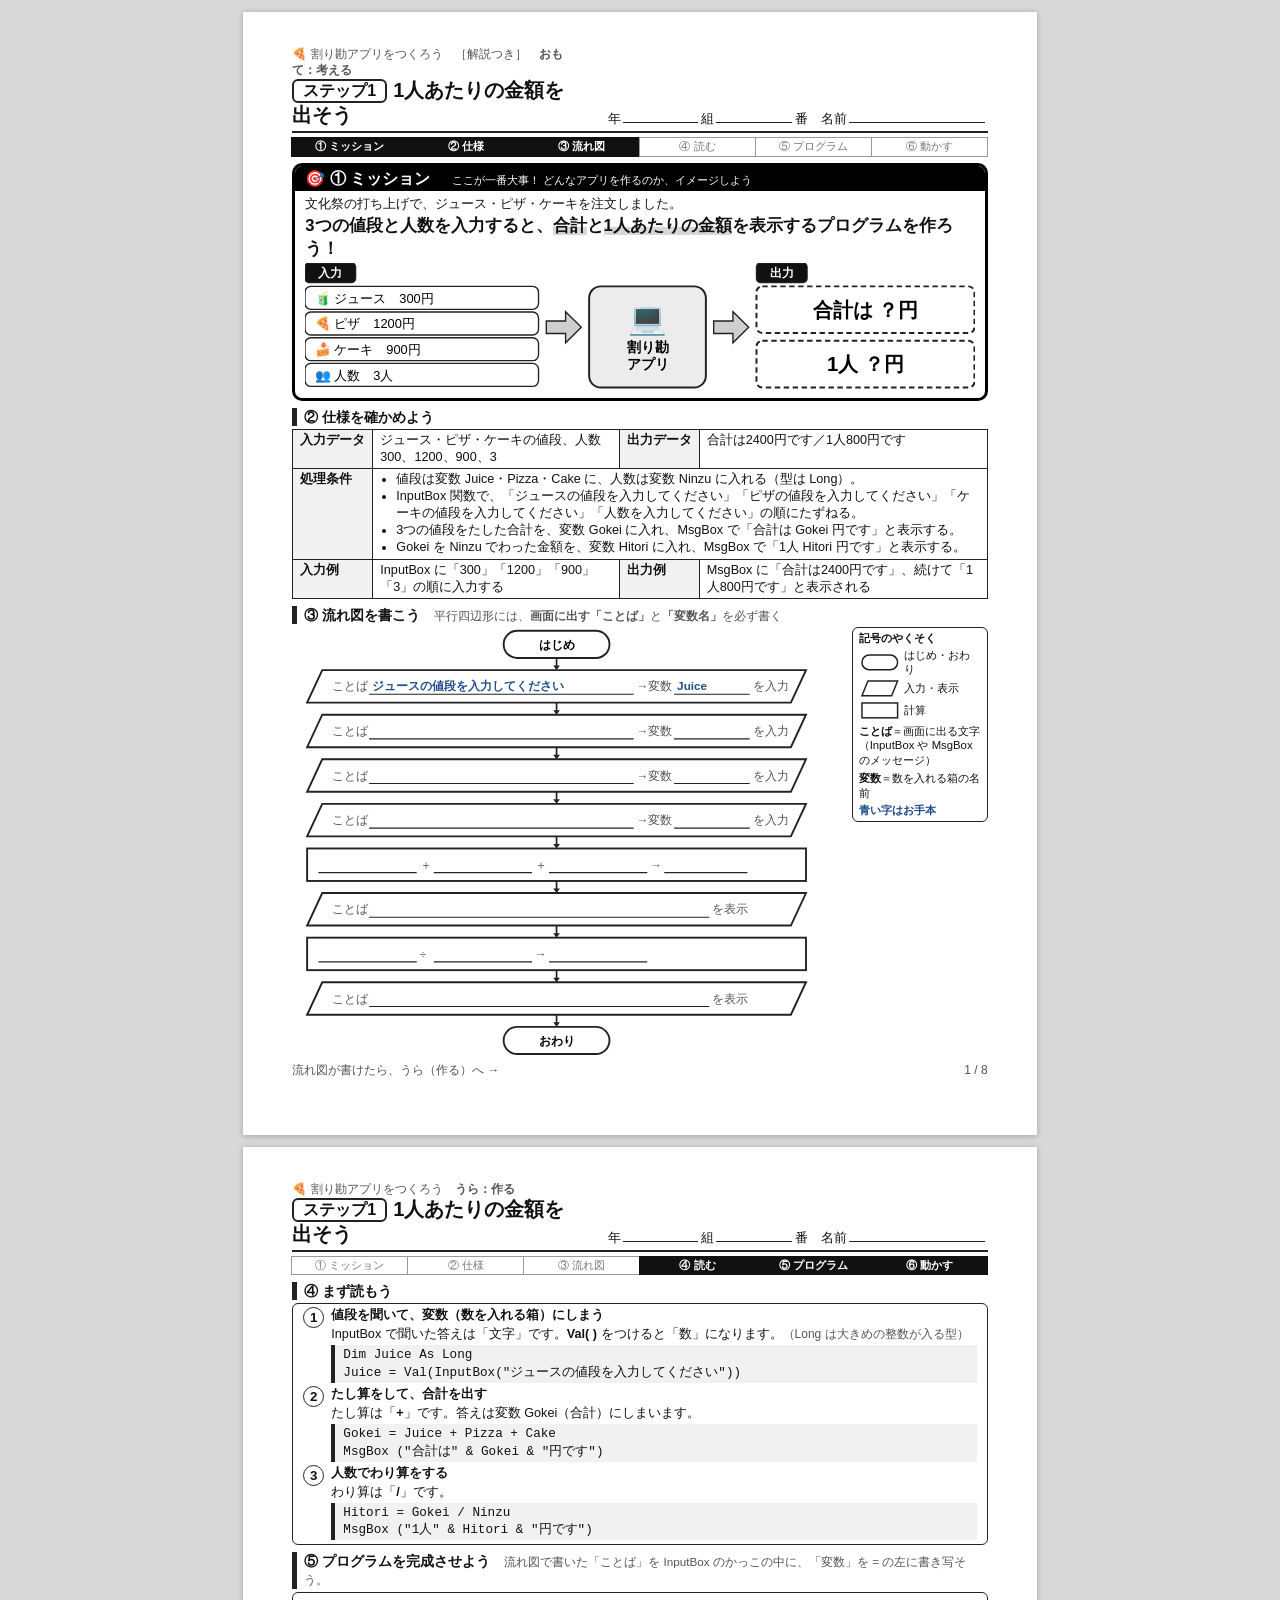
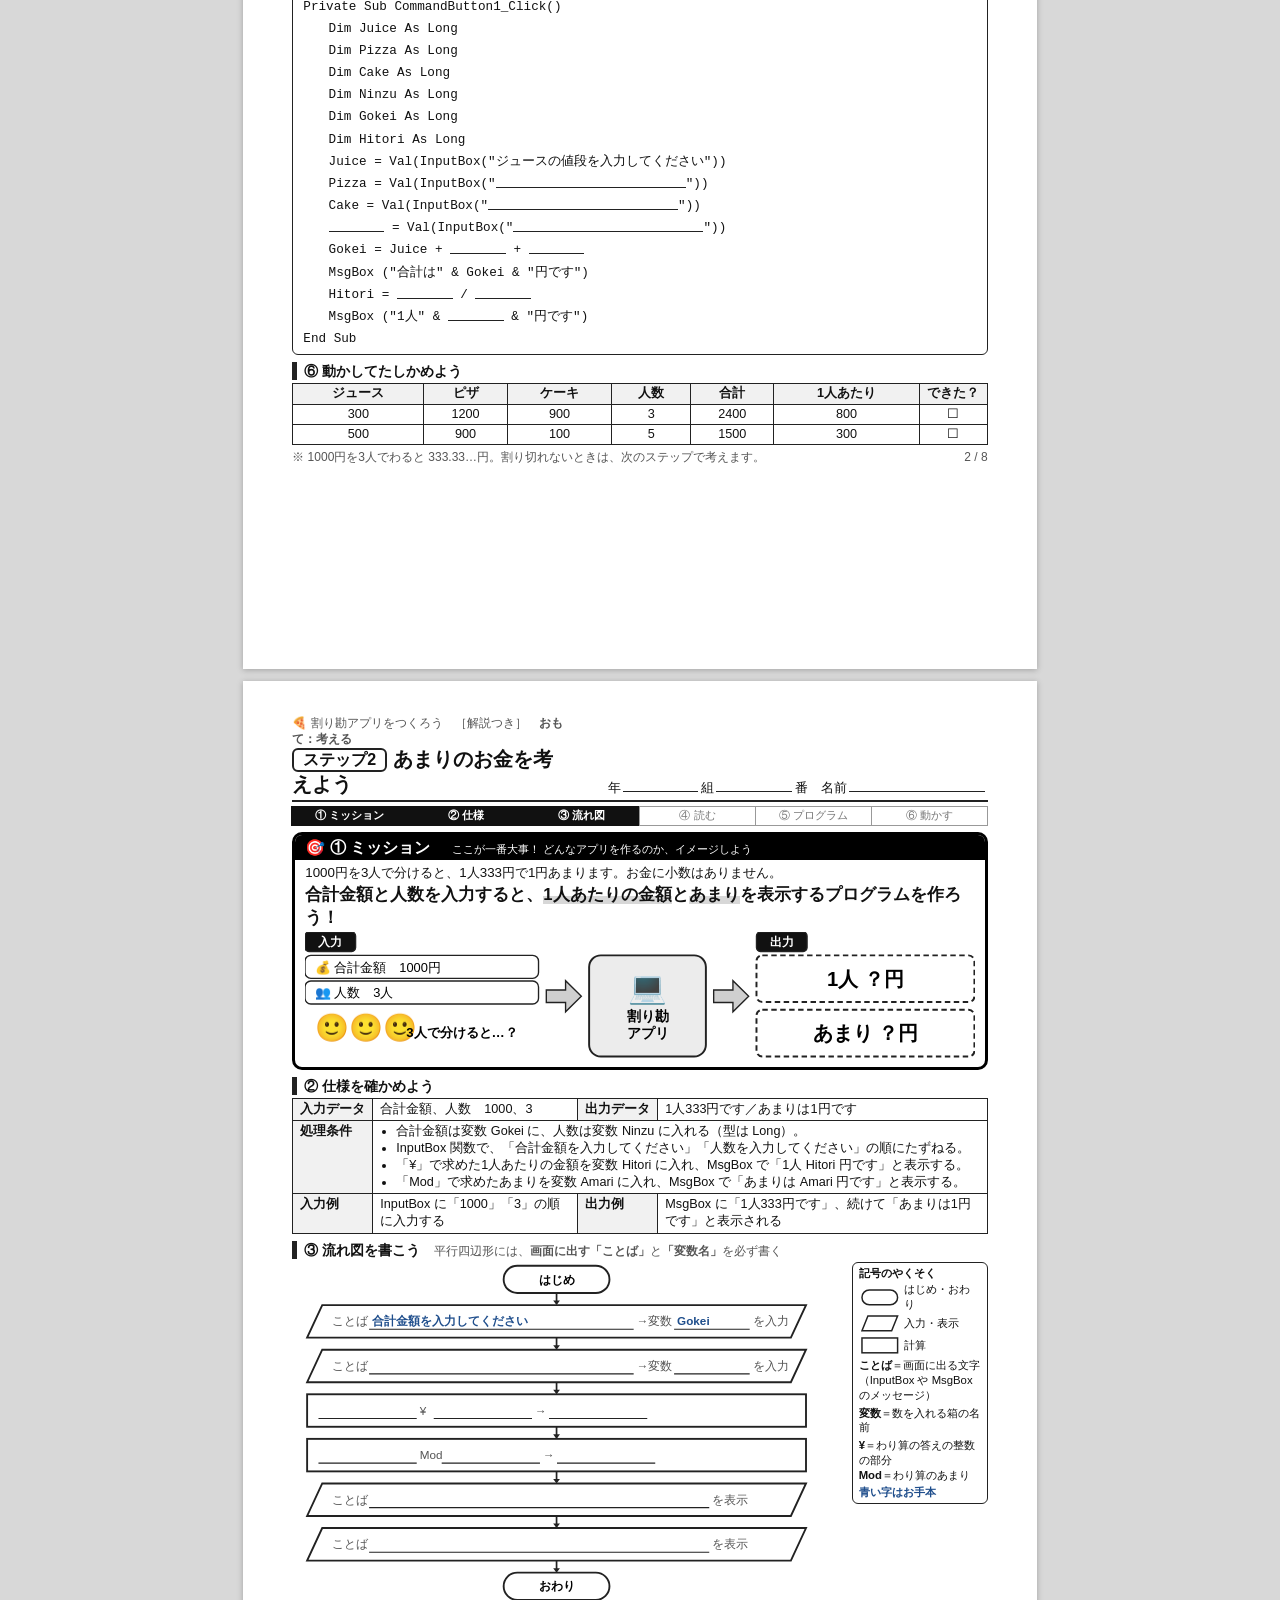
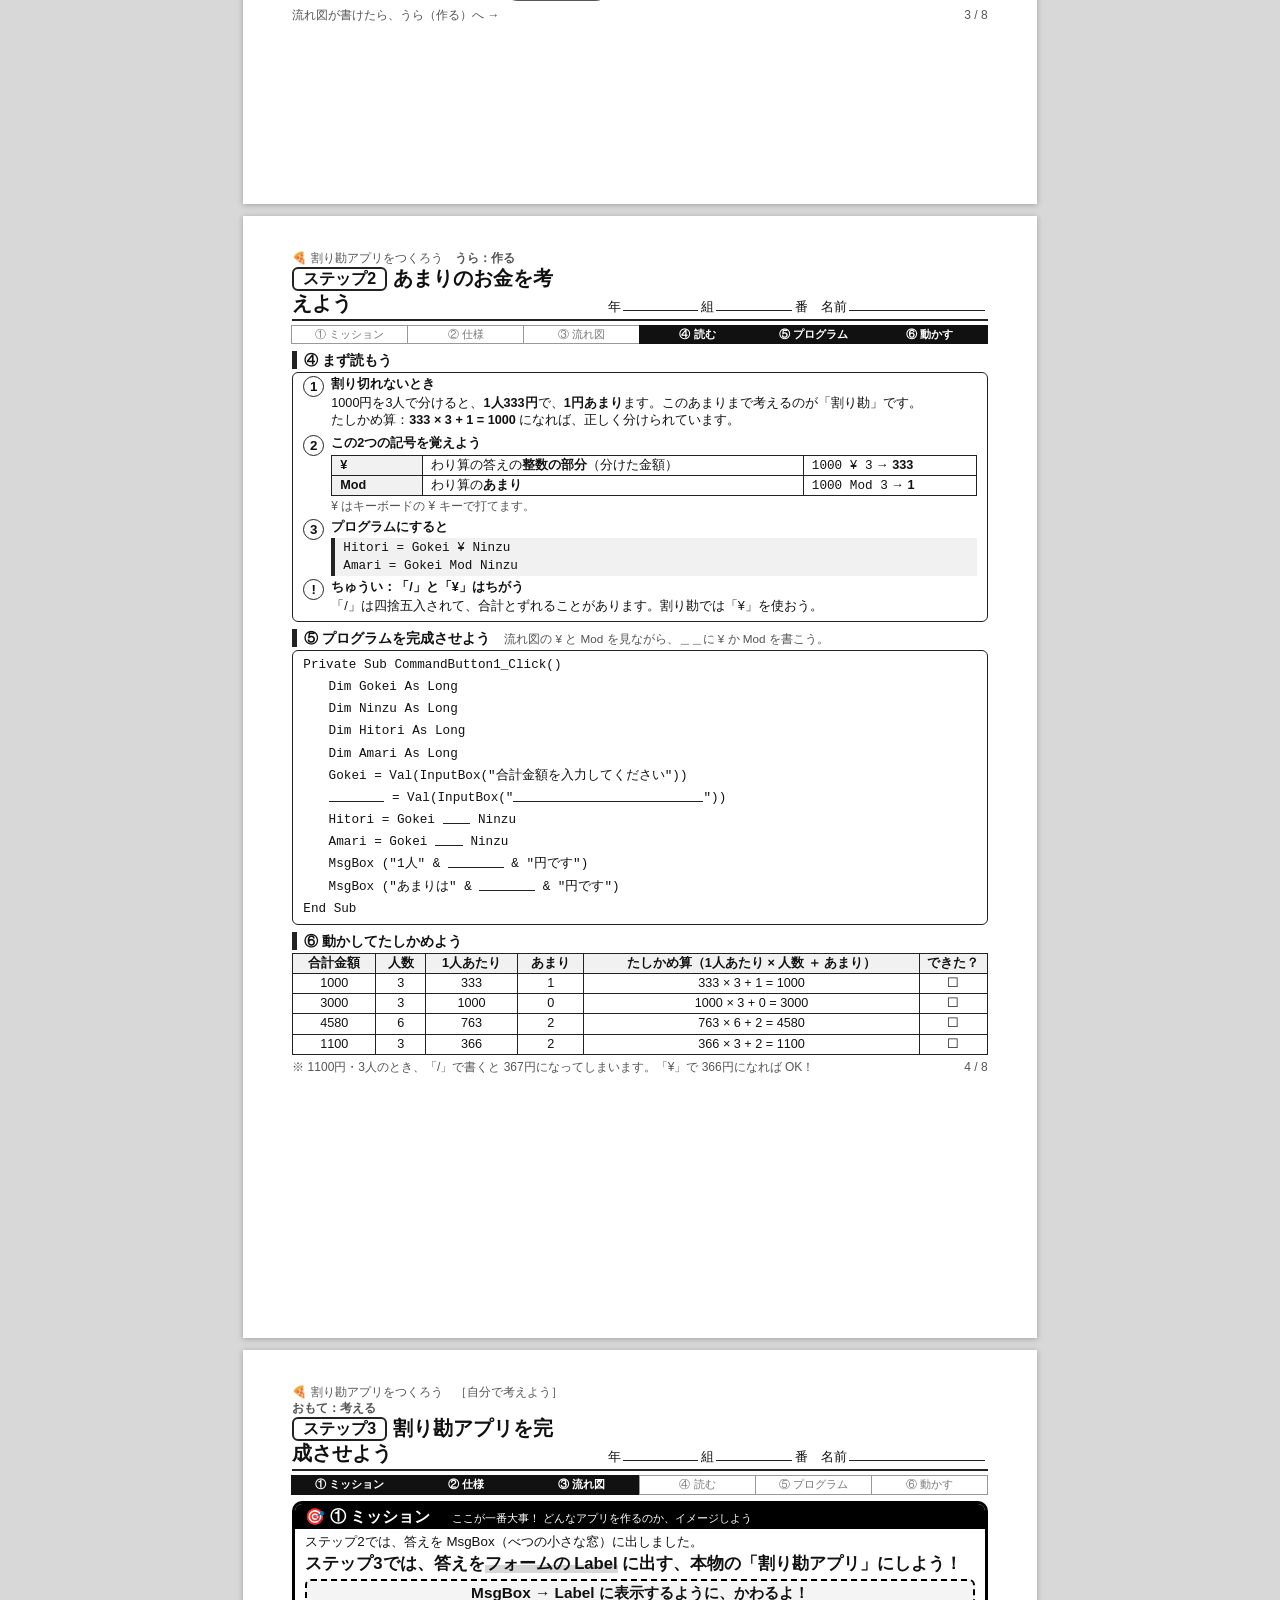
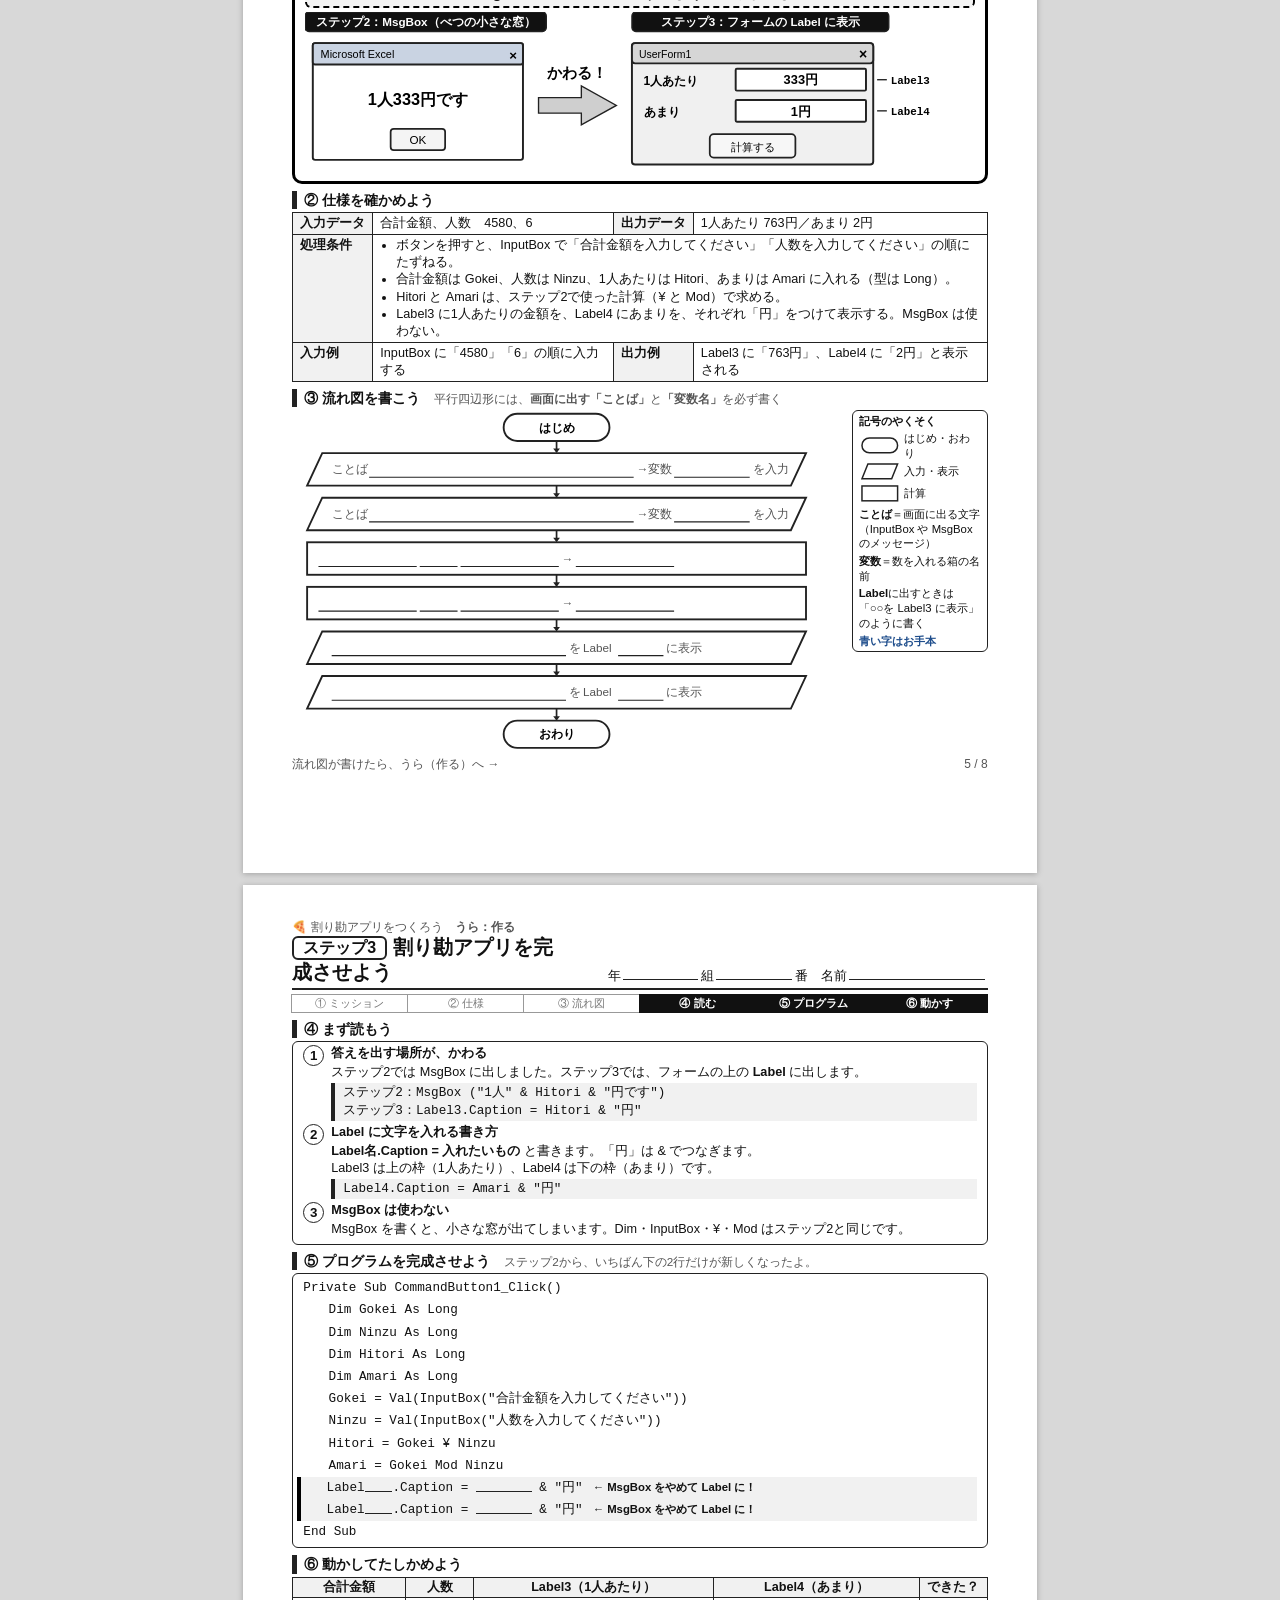
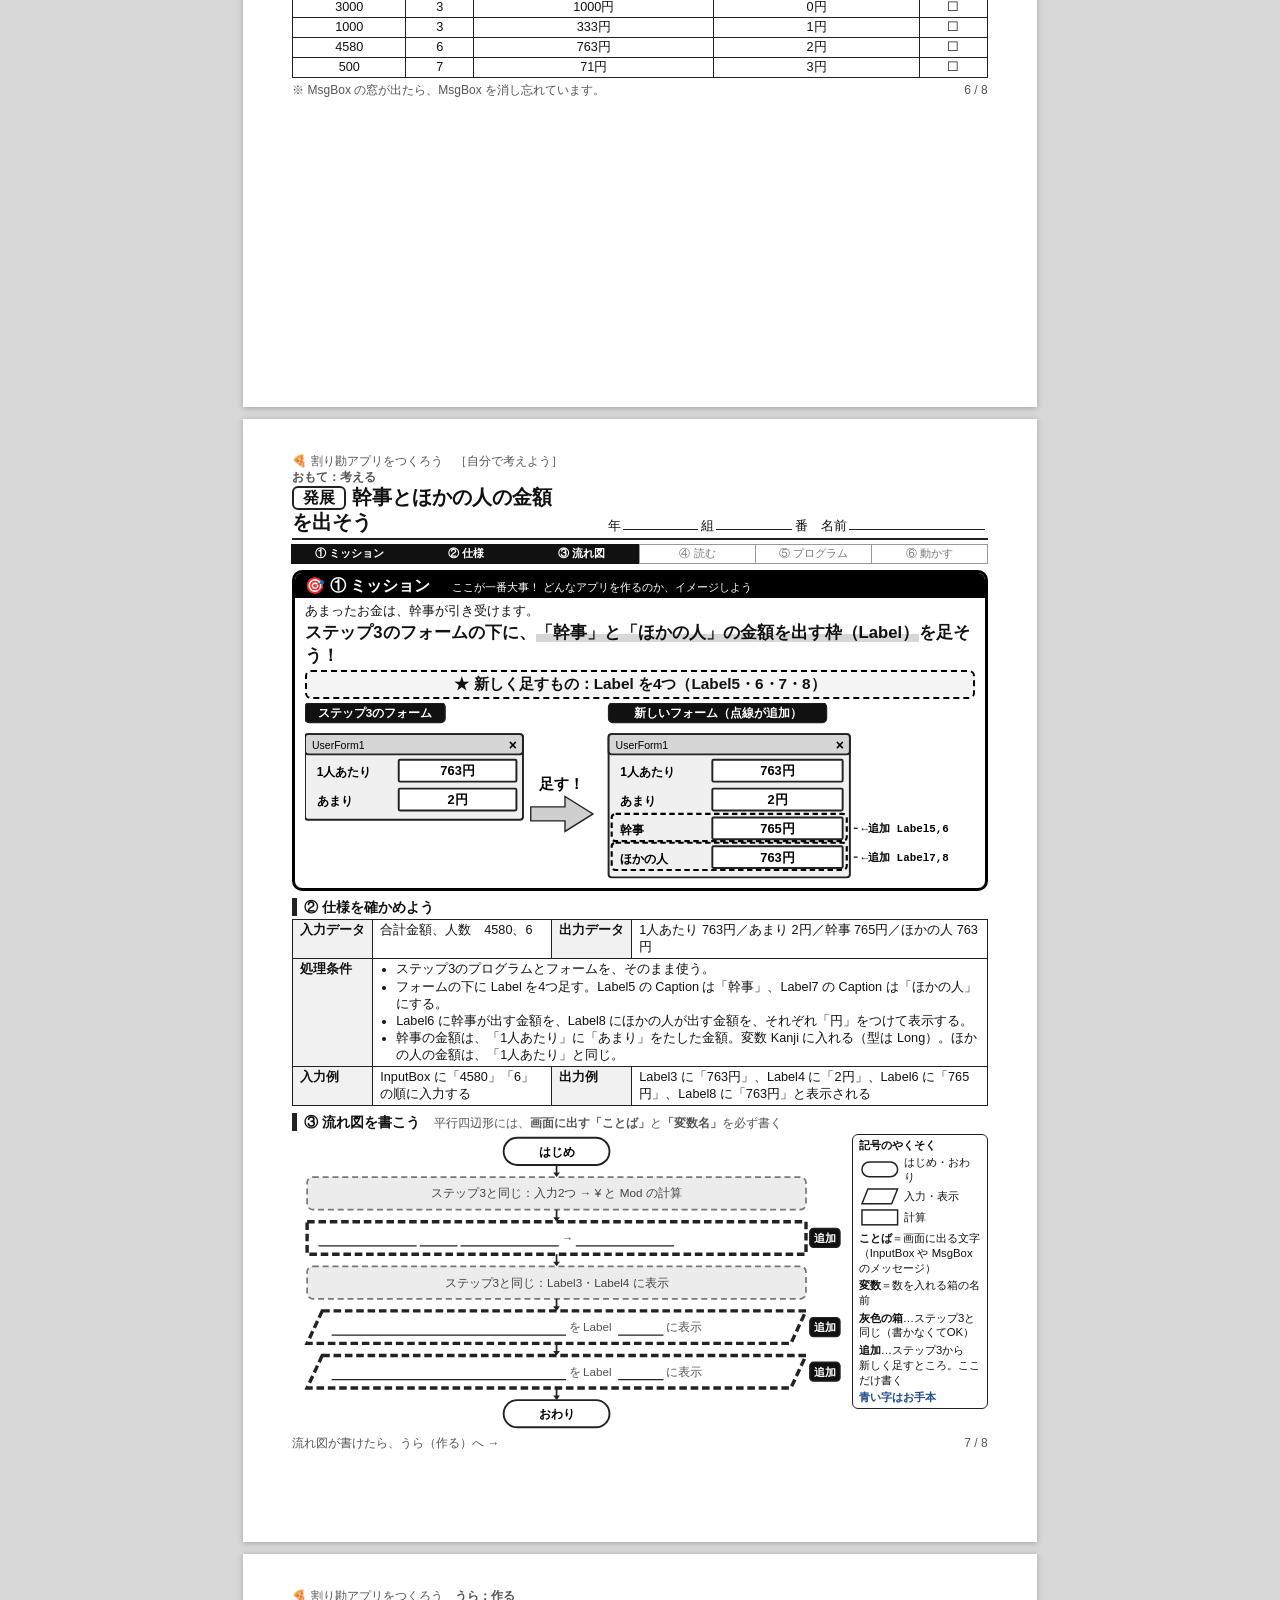
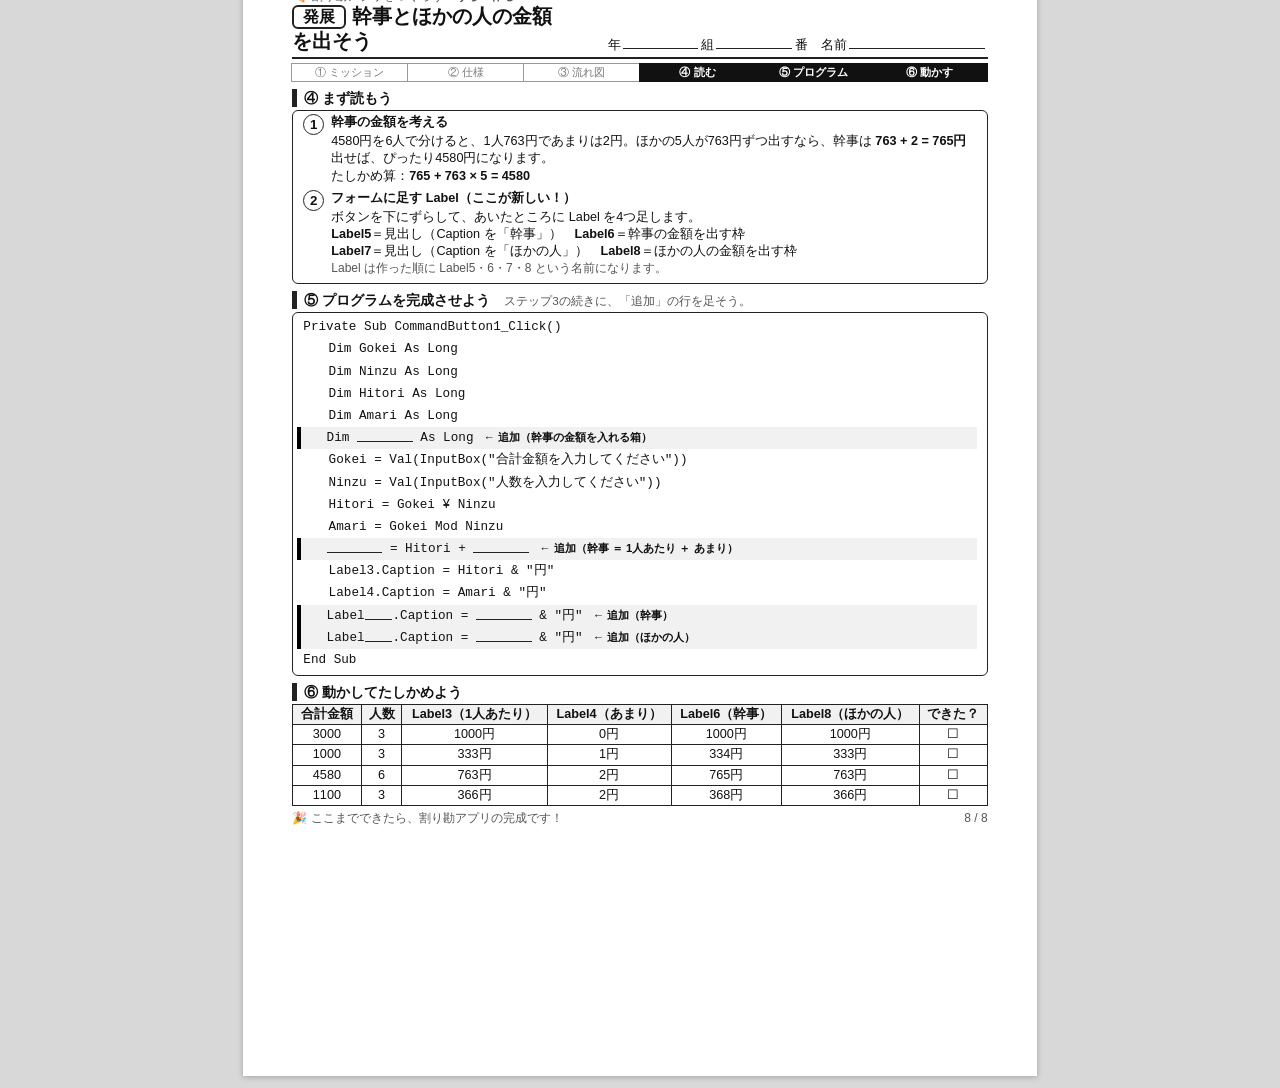
==== commit a34953ef: "プリントを おもて(考える)/うら(作る) の流れに作り直し、発展を枠の追加課題に変更、回転ずしアプリ2題を追加 Co-Authored-By: Claude Sonnet 5.5 <noreply@" ====
--- a/handouts/warikan-print.html
+++ b/handouts/warikan-print.html
@@ -5,469 +5,319 @@
 <meta name="viewport" content="width=device-width, initial-scale=1">
 <title>割り勘アプリをつくろう（プリント）</title>
 <style>
-  /* A4 たて・両面印刷用。1課題＝1ページ（全4ページ）。外部ファイルなしで印刷できる */
-  :root {
-    --ink: #111;
-    --sub: #555;
-    --line: #333;
-    --soft: #f2f2f2;
-    --accent: #1f4e8c;
-  }
+  /* A4 たて・両面印刷用。1ステップ＝おもて（考える）＋うら（作る）。外部ファイルなしで印刷できる */
+  :root { --ink: #111; --sub: #555; --line: #222; --soft: #f1f1f1; }
   @page { size: A4 portrait; margin: 9mm 13mm; }
   * { box-sizing: border-box; }
   html { background: #d8d8d8; }
-  body {
-    margin: 0;
-    color: var(--ink);
-    background: #fff;
-    font-family: "BIZ UDPGothic", "Yu Gothic", "Meiryo", sans-serif;
-    font-size: 9.5pt;
-    line-height: 1.35;
-  }
+  body { margin: 0; color: var(--ink); background: #fff; font-family: "BIZ UDPGothic", "Yu Gothic", "Meiryo", sans-serif; font-size: 9.5pt; line-height: 1.35; }
+  svg { font-family: "BIZ UDPGothic", "Yu Gothic", "Meiryo", "Segoe UI Emoji", sans-serif; }
   .page { padding: 0; page-break-after: always; break-after: page; }
   .page:last-child { page-break-after: auto; break-after: auto; }
   @media screen {
     body { background: transparent; }
     .page { width: 210mm; min-height: 297mm; margin: 12px auto; padding: 9mm 13mm; background: #fff; box-shadow: 0 1px 6px rgba(0,0,0,.25); }
   }
-  @media print {
-    html, body { background: #fff; }
-    .page { width: auto; min-height: 0; margin: 0; padding: 0; box-shadow: none; }
-  }
-
-  /* ---- ヘッダー ---- */
-  .head { display: flex; justify-content: space-between; align-items: flex-end; gap: 10px; border-bottom: 2.5px solid var(--line); padding-bottom: 4px; }
-  .series { font-size: 9.5pt; color: var(--sub); }
+  @media print { html, body { background: #fff; } .page { width: auto; min-height: 0; margin: 0; padding: 0; box-shadow: none; } }
+
+  .head { display: flex; justify-content: space-between; align-items: flex-end; gap: 10px; border-bottom: 2.5px solid var(--line); padding-bottom: 3px; }
+  .series { font-size: 9pt; color: var(--sub); }
   .title { font-size: 15pt; font-weight: 700; line-height: 1.25; }
   .step-tag { display: inline-block; margin-right: 6px; padding: 0 9px; border: 2px solid var(--line); border-radius: 6px; font-size: 12pt; vertical-align: 1px; }
   .name { font-size: 9.5pt; white-space: nowrap; }
-  .name span { display: inline-block; min-width: 24mm; border-bottom: 1px solid var(--line); margin: 0 3px 0 2px; }
-  .name span.long { min-width: 38mm; }
-
-  /* ---- 見出し・ボックス ---- */
+  .name span { display: inline-block; min-width: 20mm; border-bottom: 1px solid var(--line); margin: 0 3px 0 2px; }
+  .name span.long { min-width: 36mm; }
+
+  /* 流れ（①〜⑥） */
+  ol.road { list-style: none; display: flex; gap: 0; margin: 4px 0 0; padding: 0; font-size: 8.5pt; }
+  ol.road li { flex: 1; text-align: center; padding: 1px 2px; border: 1.2px solid #999; color: #777; margin-left: -1px; }
+  ol.road li.on { background: #111; color: #fff; border-color: #111; font-weight: 700; }
+
   h2 { margin: 7px 0 3px; font-size: 10.5pt; padding-left: 7px; border-left: 5px solid var(--line); line-height: 1.3; }
-  .mission { margin-top: 6px; padding: 4px 10px; border: 2px solid var(--line); border-radius: 8px; background: var(--soft); }
-  .mission b { margin-right: 4px; }
+  .h2note { font-size: 8.8pt; font-weight: 400; color: var(--sub); }
+
+  /* ミッション（いちばん目立たせる） */
+  .mission2 { margin-top: 6px; border: 3px solid #000; border-radius: 10px; overflow: hidden; }
+  .mhead { background: #000; color: #fff; padding: 2px 10px; font-size: 12pt; font-weight: 700; }
+  .mhead span { font-size: 8.5pt; font-weight: 400; margin-left: 6px; }
+  .mbody { padding: 4px 10px 6px; }
+  .mlead { margin: 0; font-size: 10pt; }
+  .mmain { margin: 2px 0 3px; font-size: 12.5pt; font-weight: 700; line-height: 1.35; }
+  .mmain u { text-decoration: none; background: linear-gradient(transparent 60%, #d7d7d7 60%); }
+  .mband { margin: 3px 0 4px; padding: 2px 8px; border: 2px dashed #000; border-radius: 6px; font-size: 11.5pt; font-weight: 700; text-align: center; background: #f4f4f4; }
+  .mimg { display: block; width: 100%; height: auto; }
+
   .box { border: 1.5px solid var(--line); border-radius: 6px; padding: 3px 10px 4px; margin-top: 3px; }
-  .box.dashed { border-style: dashed; }
-  .note { font-size: 9.5pt; color: var(--sub); }
+  .note { font-size: 9pt; color: var(--sub); }
   p { margin: 2px 0; }
-
-  /* ---- 解説 ---- */
+  code { font-family: Consolas, "BIZ UDGothic", "MS Gothic", monospace; font-size: 9.5pt; }
+
+  /* 解説 */
   .lesson { display: grid; gap: 3px; }
   .lesson .item { display: grid; grid-template-columns: 22px 1fr; gap: 0 6px; align-items: start; }
   .num { display: inline-block; width: 21px; height: 21px; line-height: 19px; text-align: center; border: 1.5px solid var(--line); border-radius: 50%; font-weight: 700; font-size: 10pt; }
   .item .t { font-weight: 700; }
-  code, .code {
-    font-family: Consolas, "BIZ UDGothic", "MS Gothic", monospace;
-    font-size: 9.5pt;
-  }
   .snip { display: block; margin: 2px 0 0; padding: 1px 8px; border-left: 4px solid var(--line); background: var(--soft); white-space: pre-wrap; font-family: Consolas, "BIZ UDGothic", "MS Gothic", monospace; font-size: 9.5pt; line-height: 1.4; }
   .ops { width: 100%; border-collapse: collapse; margin-top: 3px; }
   .ops th, .ops td { border: 1.2px solid var(--line); padding: 1px 8px; text-align: left; font-weight: 400; }
-  .ops th { background: var(--soft); font-weight: 700; width: 24%; }
-
-  /* ---- 仕様の5つの欄 ---- */
-  table.spec { width: 100%; border-collapse: collapse; margin-top: 4px; }
-  table.spec th, table.spec td { border: 1.5px solid var(--line); padding: 2px 8px; vertical-align: top; text-align: left; }
-  table.spec th { width: 21mm; background: var(--soft); font-weight: 700; white-space: nowrap; }
+  .ops th { background: var(--soft); font-weight: 700; width: 14%; }
+
+  /* 仕様 */
+  table.spec { width: 100%; border-collapse: collapse; margin-top: 3px; }
+  table.spec th, table.spec td { border: 1.5px solid var(--line); padding: 2px 7px; vertical-align: top; text-align: left; }
+  table.spec th { width: 19mm; background: var(--soft); font-weight: 700; white-space: nowrap; }
   table.spec ul { margin: 0; padding-left: 16px; }
   table.spec li { margin: 0; }
 
-  /* ---- プログラムを書く欄 ---- */
-  .codebox { margin-top: 4px; border: 1.5px solid var(--line); border-radius: 6px; padding: 3px 10px 4px; font-family: Consolas, "BIZ UDGothic", "MS Gothic", monospace; font-size: 9.5pt; line-height: 1.65; }
-  .codebox .ind { padding-left: 2em; }
+  /* 流れ図 */
+  .flowrow { display: flex; gap: 2mm; align-items: flex-start; margin-top: 3px; }
+  svg.flow { flex: none; width: 146mm; height: auto; }
+  .legend { flex: 1; border: 1.5px solid var(--line); border-radius: 6px; padding: 3px 6px; font-size: 8.5pt; line-height: 1.3; }
+  .lg-t { font-weight: 700; margin-bottom: 2px; }
+  .lg-i { display: flex; align-items: center; gap: 4px; margin-bottom: 1px; }
+  .lg-svg { width: 11mm; height: auto; flex: none; }
+  .lg-n { margin-top: 3px; }
+  .lg-n.blue { color: #1f4e8c; font-weight: 700; }
+
+  /* プログラム */
+  .codebox { margin-top: 3px; border: 1.5px solid var(--line); border-radius: 6px; padding: 3px 10px 4px; font-family: Consolas, "BIZ UDGothic", "MS Gothic", monospace; font-size: 9.5pt; line-height: 1.75; }
+  .ln.new { background: var(--soft); border-left: 4px solid #000; margin-left: -6px; padding-left: 6px; }
+  .lnote { margin-left: 10px; font-family: "BIZ UDPGothic", "Yu Gothic", "Meiryo", sans-serif; font-size: 8.5pt; font-weight: 700; }
   .blank { display: inline-block; min-width: 3.2em; height: 1.05em; border-bottom: 1.5px solid var(--line); vertical-align: -1px; }
-  .blank.s { min-width: 1.7em; }
-  .blank.m { min-width: 5.5em; }
-  .blank.l { min-width: 9em; }
-  .blank.xl { min-width: 17em; }
-  .writeline { display: block; margin-left: 2em; height: 6mm; border-bottom: 1px dotted #777; }
-
-  /* ---- ためし表 ---- */
-  table.try { width: 100%; border-collapse: collapse; margin-top: 4px; text-align: center; }
+  .blank.s { min-width: 2.2em; }
+  .blank.m { min-width: 4.4em; }
+  .blank.xl { min-width: 15em; }
+
+  /* 動かして確かめる表 */
+  table.try { width: 100%; border-collapse: collapse; margin-top: 3px; text-align: center; }
   table.try th, table.try td { border: 1.5px solid var(--line); padding: 1px 6px; }
   table.try th { background: var(--soft); font-weight: 700; }
-  table.try td.chk { width: 22mm; }
-
-  /* ---- ユーザーフォームの絵（SVG） ---- */
-  .uf-svg { display: block; width: 86mm; height: auto; }
-  .uf-svg.small { width: 46mm; flex: none; }
-  .mfx { display: flex; align-items: center; gap: 10px; }
-  .mfx > div { flex: 1; }
-  .with-form { display: flex; gap: 10px; align-items: flex-start; }
-  .with-form > div:last-child { flex: 1; }
+  table.try td.chk { width: 18mm; }
 
   .footer { margin-top: 4px; display: flex; justify-content: space-between; font-size: 9pt; color: var(--sub); }
-  ul.checks { list-style: none; padding: 0; margin: 2px 0 0; }
-  ul.checks li::before { content: "☐ "; }
 </style>
 </head>
 <body>
-<svg width="0" height="0" style="position:absolute" aria-hidden="true" focusable="false">
-  <defs>
-    <pattern id="uf-dots" width="8" height="8" patternUnits="userSpaceOnUse"><rect x="0" y="0" width="1" height="1" fill="#8a8a8a"/></pattern>
-  </defs>
-</svg>
-
-<!-- ======================= 1ページ目：ステップ1 ======================= -->
-<section class="page">
-  <div class="head">
-    <div>
-      <div class="series">🍕 割り勘アプリをつくろう　［解説つき］</div>
+<section class="page">
+  <div class="head">
+    <div>
+      <div class="series">🍕 割り勘アプリをつくろう　［解説つき］　<b>おもて：考える</b></div>
       <div class="title"><span class="step-tag">ステップ1</span>1人あたりの金額を出そう</div>
     </div>
     <div class="name">　　年<span></span>組<span></span>番　名前<span class="long"></span></div>
   </div>
-
-  <div class="mission mfx"><div><b>🎯 ミッション</b>文化祭の打ち上げで、ジュース・ピザ・ケーキを注文した。3つの値段と人数を入力すると、<b>合計</b>と<b>1人あたりの金額</b>を表示するプログラムを作ろう。</div>
-    <svg class="uf-svg small" viewBox="0 0 330 112" role="img" aria-label="ユーザーフォームの絵。ボタン CommandButton1 が1つある">
-    <rect x="1" y="1" width="190" height="104" fill="#f0f0f0" stroke="#222" stroke-width="2"/>
-    <rect x="3" y="26" width="186" height="78" fill="url(#uf-dots)"/>
-    <rect x="1" y="1" width="190" height="25" fill="#d9d9d9" stroke="#222" stroke-width="2"/>
-    <text x="9" y="19" font-size="13" font-family="'BIZ UDPGothic','Yu Gothic','Meiryo',sans-serif">UserForm1</text>
-    <text x="176" y="20" font-size="16" font-weight="700" text-anchor="middle" font-family="'BIZ UDPGothic','Yu Gothic','Meiryo',sans-serif">×</text>
+  <ol class="road"><li class="on">① ミッション</li><li class="on">② 仕様</li><li class="on">③ 流れ図</li><li>④ 読む</li><li>⑤ プログラム</li><li>⑥ 動かす</li></ol>
+  <div class="mission2">
+    <div class="mhead">🎯 ① ミッション　<span>ここが一番大事！ どんなアプリを作るのか、イメージしよう</span></div>
+    <div class="mbody">
+      <p class="mlead">文化祭の打ち上げで、ジュース・ピザ・ケーキを注文しました。</p>
+      <p class="mmain">3つの値段と人数を入力すると、<u>合計</u>と<u>1人あたりの金額</u>を表示するプログラムを作ろう！</p>
+      
+      <svg class="mimg" viewBox="0 0 172 33" role="img" aria-label="ミッションの絵。ジュース300円、ピザ1200円、ケーキ900円、3人を入力すると、合計と1人あたりの金額が出る"><rect x="0" y="0" width="13" height="5" rx="1" fill="#111" stroke="#222" stroke-width="0.35"/><text x="6.5" y="3.6" font-size="3" font-weight="700" text-anchor="middle" fill="#fff">入力</text><rect x="0" y="6" width="60" height="5.9" rx="1.5" fill="#fff" stroke="#222" stroke-width="0.35"/><text x="2.5" y="10.2" font-size="3.3">🧃 ジュース　300円</text><rect x="0" y="12.6" width="60" height="5.9" rx="1.5" fill="#fff" stroke="#222" stroke-width="0.35"/><text x="2.5" y="16.799999999999997" font-size="3.3">🍕 ピザ　1200円</text><rect x="0" y="19.2" width="60" height="5.9" rx="1.5" fill="#fff" stroke="#222" stroke-width="0.35"/><text x="2.5" y="23.4" font-size="3.3">🍰 ケーキ　900円</text><rect x="0" y="25.799999999999997" width="60" height="5.9" rx="1.5" fill="#fff" stroke="#222" stroke-width="0.35"/><text x="2.5" y="29.999999999999996" font-size="3.3">👥 人数　3人</text><polygon points="62,14.9 66.95,14.9 66.95,12.5 71,16.5 66.95,20.5 66.95,18.1 62,18.1" fill="#cfcfcf" stroke="#222" stroke-width="0.35"/><rect x="73" y="6" width="30" height="26" rx="3" fill="#ececec" stroke="#222" stroke-width="0.5"/><text x="88" y="16.92" font-size="8" text-anchor="middle">💻</text><text x="88" y="22.92" font-size="3.5" font-weight="700" text-anchor="middle">割り勘</text><text x="88" y="27.32" font-size="3.5" font-weight="700" text-anchor="middle">アプリ</text><polygon points="105,14.9 109.95,14.9 109.95,12.5 114,16.5 109.95,20.5 109.95,18.1 105,18.1" fill="#cfcfcf" stroke="#222" stroke-width="0.35"/><rect x="116" y="0" width="13" height="5" rx="1" fill="#111" stroke="#222" stroke-width="0.35"/><text x="122.5" y="3.6" font-size="3" font-weight="700" text-anchor="middle" fill="#fff">出力</text><rect x="116" y="6" width="56" height="12" rx="1.5" fill="#fff" stroke="#222" stroke-width="0.5" stroke-dasharray="1.4 0.9"/><text x="144" y="13.8" font-size="5.2" font-weight="700" text-anchor="middle">合計は ？円</text><rect x="116" y="20" width="56" height="12" rx="1.5" fill="#fff" stroke="#222" stroke-width="0.5" stroke-dasharray="1.4 0.9"/><text x="144" y="27.8" font-size="5.2" font-weight="700" text-anchor="middle">1人 ？円</text></svg>
+    </div>
+  </div>
+  <h2>② 仕様を確かめよう</h2>
+  <table class="spec">
+    <tr><th>入力データ</th><td>ジュース・ピザ・ケーキの値段、人数　300、1200、900、3</td><th>出力データ</th><td>合計は2400円です／1人800円です</td></tr>
+    <tr><th>処理条件</th><td colspan="3"><ul><li>値段は変数 Juice・Pizza・Cake に、人数は変数 Ninzu に入れる（型は Long）。</li><li>InputBox 関数で、「ジュースの値段を入力してください」「ピザの値段を入力してください」「ケーキの値段を入力してください」「人数を入力してください」の順にたずねる。</li><li>3つの値段をたした合計を、変数 Gokei に入れ、MsgBox で「合計は Gokei 円です」と表示する。</li><li>Gokei を Ninzu でわった金額を、変数 Hitori に入れ、MsgBox で「1人 Hitori 円です」と表示する。</li></ul></td></tr>
+    <tr><th>入力例</th><td>InputBox に「300」「1200」「900」「3」の順に入力する</td><th>出力例</th><td>MsgBox に「合計は2400円です」、続けて「1人800円です」と表示される</td></tr>
+  </table>
+  <h2>③ 流れ図を書こう　<span class="h2note">平行四辺形には、<b>画面に出す「ことば」</b>と<b>「変数名」</b>を必ず書く</span></h2>
+  <div class="flowrow"><svg class="flow" viewBox="0 0 146 113.99999999999999" role="img" aria-label="流れ図を書く欄。はじめ、入力、計算、表示、おわりの記号がならんでいる"><rect x="56" y="1" width="28" height="7.2" rx="3.6" fill="#fff" stroke="#222" stroke-width="0.5"/><text x="70" y="5.699999999999999" font-size="3.1" font-weight="700" text-anchor="middle">はじめ</text><line x1="70" y1="8.2" x2="70" y2="10.999999999999998" stroke="#222" stroke-width="0.45"/><polygon points="69.1,10.2 70.9,10.2 70,11.399999999999999" fill="#222"/><polygon points="8,11.4 136,11.4 132,20 4,20" fill="#fff" stroke="#222" stroke-width="0.5"/><text x="10.5" y="16.8" font-size="3.1" fill="#555">ことば</text><line x1="20.4" y1="17.8" x2="90.4" y2="17.8" stroke="#222" stroke-width="0.3"/><text x="21.2" y="16.7" font-size="3.1" font-weight="700" fill="#1f4e8c">ジュースの値段を入力してください</text><text x="91.19999999999999" y="16.8" font-size="3.1" fill="#555">→変数</text><line x1="101.1" y1="17.8" x2="121.1" y2="17.8" stroke="#222" stroke-width="0.3"/><text x="101.89999999999999" y="16.7" font-size="3.1" font-weight="700" fill="#1f4e8c">Juice</text><text x="121.89999999999999" y="16.8" font-size="3.1" fill="#555">を入力</text><line x1="70" y1="20" x2="70" y2="22.8" stroke="#222" stroke-width="0.45"/><polygon points="69.1,22 70.9,22 70,23.2" fill="#222"/><polygon points="8,23.200000000000003 136,23.200000000000003 132,31.800000000000004 4,31.800000000000004" fill="#fff" stroke="#222" stroke-width="0.5"/><text x="10.5" y="28.600000000000005" font-size="3.1" fill="#555">ことば</text><line x1="20.4" y1="29.600000000000005" x2="90.4" y2="29.600000000000005" stroke="#222" stroke-width="0.3"/><text x="91.19999999999999" y="28.600000000000005" font-size="3.1" fill="#555">→変数</text><line x1="101.1" y1="29.600000000000005" x2="121.1" y2="29.600000000000005" stroke="#222" stroke-width="0.3"/><text x="121.89999999999999" y="28.600000000000005" font-size="3.1" fill="#555">を入力</text><line x1="70" y1="31.800000000000004" x2="70" y2="34.60000000000001" stroke="#222" stroke-width="0.45"/><polygon points="69.1,33.800000000000004 70.9,33.800000000000004 70,35.00000000000001" fill="#222"/><polygon points="8,35 136,35 132,43.6 4,43.6" fill="#fff" stroke="#222" stroke-width="0.5"/><text x="10.5" y="40.4" font-size="3.1" fill="#555">ことば</text><line x1="20.4" y1="41.4" x2="90.4" y2="41.4" stroke="#222" stroke-width="0.3"/><text x="91.19999999999999" y="40.4" font-size="3.1" fill="#555">→変数</text><line x1="101.1" y1="41.4" x2="121.1" y2="41.4" stroke="#222" stroke-width="0.3"/><text x="121.89999999999999" y="40.4" font-size="3.1" fill="#555">を入力</text><line x1="70" y1="43.6" x2="70" y2="46.400000000000006" stroke="#222" stroke-width="0.45"/><polygon points="69.1,45.6 70.9,45.6 70,46.800000000000004" fill="#222"/><polygon points="8,46.8 136,46.8 132,55.4 4,55.4" fill="#fff" stroke="#222" stroke-width="0.5"/><text x="10.5" y="52.199999999999996" font-size="3.1" fill="#555">ことば</text><line x1="20.4" y1="53.199999999999996" x2="90.4" y2="53.199999999999996" stroke="#222" stroke-width="0.3"/><text x="91.19999999999999" y="52.199999999999996" font-size="3.1" fill="#555">→変数</text><line x1="101.1" y1="53.199999999999996" x2="121.1" y2="53.199999999999996" stroke="#222" stroke-width="0.3"/><text x="121.89999999999999" y="52.199999999999996" font-size="3.1" fill="#555">を入力</text><line x1="70" y1="55.4" x2="70" y2="58.2" stroke="#222" stroke-width="0.45"/><polygon points="69.1,57.4 70.9,57.4 70,58.6" fill="#222"/><rect x="4" y="58.599999999999994" width="132" height="8.6" fill="#fff" stroke="#222" stroke-width="0.5"/><line x1="7" y1="65" x2="33" y2="65" stroke="#222" stroke-width="0.3"/><text x="33.8" y="63.99999999999999" font-size="3.1" fill="#555">＋</text><line x1="37.5" y1="65" x2="63.5" y2="65" stroke="#222" stroke-width="0.3"/><text x="64.3" y="63.99999999999999" font-size="3.1" fill="#555">＋</text><line x1="68" y1="65" x2="94" y2="65" stroke="#222" stroke-width="0.3"/><text x="94.8" y="63.99999999999999" font-size="3.1" fill="#555">→</text><line x1="98.5" y1="65" x2="120.5" y2="65" stroke="#222" stroke-width="0.3"/><line x1="70" y1="67.19999999999999" x2="70" y2="69.99999999999999" stroke="#222" stroke-width="0.45"/><polygon points="69.1,69.19999999999999 70.9,69.19999999999999 70,70.39999999999999" fill="#222"/><polygon points="8,70.39999999999999 136,70.39999999999999 132,78.99999999999999 4,78.99999999999999" fill="#fff" stroke="#222" stroke-width="0.5"/><text x="10.5" y="75.79999999999998" font-size="3.1" fill="#555">ことば</text><line x1="20.4" y1="76.79999999999998" x2="110.4" y2="76.79999999999998" stroke="#222" stroke-width="0.3"/><text x="111.19999999999999" y="75.79999999999998" font-size="3.1" fill="#555">を表示</text><line x1="70" y1="78.99999999999999" x2="70" y2="81.79999999999998" stroke="#222" stroke-width="0.45"/><polygon points="69.1,80.99999999999999 70.9,80.99999999999999 70,82.19999999999999" fill="#222"/><rect x="4" y="82.19999999999999" width="132" height="8.6" fill="#fff" stroke="#222" stroke-width="0.5"/><line x1="7" y1="88.59999999999998" x2="33" y2="88.59999999999998" stroke="#222" stroke-width="0.3"/><text x="33.8" y="87.59999999999998" font-size="3.1" fill="#555">÷</text><line x1="37.5" y1="88.59999999999998" x2="63.5" y2="88.59999999999998" stroke="#222" stroke-width="0.3"/><text x="64.3" y="87.59999999999998" font-size="3.1" fill="#555">→</text><line x1="68" y1="88.59999999999998" x2="94" y2="88.59999999999998" stroke="#222" stroke-width="0.3"/><line x1="70" y1="90.79999999999998" x2="70" y2="93.59999999999998" stroke="#222" stroke-width="0.45"/><polygon points="69.1,92.79999999999998 70.9,92.79999999999998 70,93.99999999999999" fill="#222"/><polygon points="8,93.99999999999999 136,93.99999999999999 132,102.59999999999998 4,102.59999999999998" fill="#fff" stroke="#222" stroke-width="0.5"/><text x="10.5" y="99.39999999999998" font-size="3.1" fill="#555">ことば</text><line x1="20.4" y1="100.39999999999998" x2="110.4" y2="100.39999999999998" stroke="#222" stroke-width="0.3"/><text x="111.19999999999999" y="99.39999999999998" font-size="3.1" fill="#555">を表示</text><line x1="70" y1="102.59999999999998" x2="70" y2="105.39999999999998" stroke="#222" stroke-width="0.45"/><polygon points="69.1,104.59999999999998 70.9,104.59999999999998 70,105.79999999999998" fill="#222"/><rect x="56" y="105.79999999999998" width="28" height="7.2" rx="3.6" fill="#fff" stroke="#222" stroke-width="0.5"/><text x="70" y="110.49999999999997" font-size="3.1" font-weight="700" text-anchor="middle">おわり</text></svg><div class="legend">
+    <div class="lg-t">記号のやくそく</div>
+    <div class="lg-i"><svg class="lg-svg" viewBox="0 0 14 7"><rect x="1" y="1" width="12" height="5" rx="2.5" fill="#fff" stroke="#222" stroke-width="0.5"/></svg><span>はじめ・おわり</span></div>
+    <div class="lg-i"><svg class="lg-svg" viewBox="0 0 14 7"><polygon points="3,1 13,1 11,6 1,6" fill="#fff" stroke="#222" stroke-width="0.5"/></svg><span>入力・表示</span></div>
+    <div class="lg-i"><svg class="lg-svg" viewBox="0 0 14 7"><rect x="1" y="1" width="12" height="5" rx="0" fill="#fff" stroke="#222" stroke-width="0.5"/></svg><span>計算</span></div>
+    <div class="lg-n"><b>ことば</b>＝画面に出る文字<br>（InputBox や MsgBox のメッセージ）</div>
+    <div class="lg-n"><b>変数</b>＝数を入れる箱の名前</div>
     
-    <rect x="32" y="48" width="126" height="38" rx="3" fill="#f7f7f7" stroke="#222" stroke-width="1.6"/>
-    <text x="95" y="72" font-size="14" text-anchor="middle" font-family="'BIZ UDPGothic','Yu Gothic','Meiryo',sans-serif">計算する</text>
-    
-    <line x1="160" y1="67" x2="201" y2="67" stroke="#222" stroke-width="1.2"/>
-    <path d="M167 63 L160 67 L167 71" fill="none" stroke="#222" stroke-width="1.2"/>
-    <text x="204" y="71.5" font-size="13" font-weight="700" font-family="Consolas,'BIZ UDGothic','MS Gothic',monospace">CommandButton1</text>
-  </svg>
-  </div>
-
-  <h2>📖 まず読もう</h2>
-  <div class="box lesson">
-    <div class="item"><span class="num">1</span><div>
-      <div class="t">値段を聞いて、変数（数を入れる箱）にしまう</div>
-      <p>InputBox で聞いた答えは「文字」です。<b>Val( )</b> をつけると「数」になります。<span class="note">（Long は大きめの整数が入る型です）</span></p>
-      <span class="snip">Dim Juice As Long
-Juice = Val(InputBox("ジュースの値段を入力してください"))</span>
-    </div></div>
-    <div class="item"><span class="num">2</span><div>
-      <div class="t">たし算をして、合計を出す</div>
-      <p>たし算は「<b>+</b>」です。答えは変数 Gokei（合計）にしまいます。</p>
-      <span class="snip">Gokei = Juice + Pizza + Cake
-MsgBox ("合計は" &amp; Gokei &amp; "円です")</span>
-    </div></div>
-    <div class="item"><span class="num">3</span><div>
-      <div class="t">人数でわり算をする</div>
-      <p>わり算は「<b>/</b>」です。</p>
-      <span class="snip">Hitori = Gokei / Ninzu
-MsgBox ("1人" &amp; Hitori &amp; "円です")</span>
-    </div></div>
-  </div>
-
-  <h2>📝 仕様（やること）を確かめよう</h2>
+    <div class="lg-n blue">青い字はお手本</div>
+  </div></div>
+  <div class="footer"><span>流れ図が書けたら、うら（作る）へ →</span><span>1 / 8</span></div>
+</section>
+<section class="page">
+  <div class="head">
+    <div>
+      <div class="series">🍕 割り勘アプリをつくろう　<b>うら：作る</b></div>
+      <div class="title"><span class="step-tag">ステップ1</span>1人あたりの金額を出そう</div>
+    </div>
+    <div class="name">　　年<span></span>組<span></span>番　名前<span class="long"></span></div>
+  </div>
+  <ol class="road"><li>① ミッション</li><li>② 仕様</li><li>③ 流れ図</li><li class="on">④ 読む</li><li class="on">⑤ プログラム</li><li class="on">⑥ 動かす</li></ol>
+  <h2>④ まず読もう</h2>
+  <div class="box lesson"><div class="item"><span class="num">1</span><div><div class="t">値段を聞いて、変数（数を入れる箱）にしまう</div><p>InputBox で聞いた答えは「文字」です。<b>Val( )</b> をつけると「数」になります。<span class="note">（Long は大きめの整数が入る型）</span></p><span class="snip">Dim Juice As Long
+Juice = Val(InputBox("ジュースの値段を入力してください"))</span></div></div><div class="item"><span class="num">2</span><div><div class="t">たし算をして、合計を出す</div><p>たし算は「<b>+</b>」です。答えは変数 Gokei（合計）にしまいます。</p><span class="snip">Gokei = Juice + Pizza + Cake
+MsgBox ("合計は" &amp; Gokei &amp; "円です")</span></div></div><div class="item"><span class="num">3</span><div><div class="t">人数でわり算をする</div><p>わり算は「<b>/</b>」です。</p><span class="snip">Hitori = Gokei / Ninzu
+MsgBox ("1人" &amp; Hitori &amp; "円です")</span></div></div></div>
+  <h2>⑤ プログラムを完成させよう　<span class="h2note">流れ図で書いた「ことば」を InputBox のかっこの中に、「変数」を = の左に書き写そう。</span></h2>
+  <div class="codebox"><div class="ln" style="padding-left:0em">Private Sub CommandButton1_Click()</div><div class="ln" style="padding-left:2em">Dim Juice As Long</div><div class="ln" style="padding-left:2em">Dim Pizza As Long</div><div class="ln" style="padding-left:2em">Dim Cake As Long</div><div class="ln" style="padding-left:2em">Dim Ninzu As Long</div><div class="ln" style="padding-left:2em">Dim Gokei As Long</div><div class="ln" style="padding-left:2em">Dim Hitori As Long</div><div class="ln" style="padding-left:2em">Juice = Val(InputBox("ジュースの値段を入力してください"))</div><div class="ln" style="padding-left:2em">Pizza = Val(InputBox("<span class="blank xl"></span>"))</div><div class="ln" style="padding-left:2em">Cake = Val(InputBox("<span class="blank xl"></span>"))</div><div class="ln" style="padding-left:2em"><span class="blank m"></span> = Val(InputBox("<span class="blank xl"></span>"))</div><div class="ln" style="padding-left:2em">Gokei = Juice + <span class="blank m"></span> + <span class="blank m"></span></div><div class="ln" style="padding-left:2em">MsgBox ("合計は" &amp; Gokei &amp; "円です")</div><div class="ln" style="padding-left:2em">Hitori = <span class="blank m"></span> / <span class="blank m"></span></div><div class="ln" style="padding-left:2em">MsgBox ("1人" &amp; <span class="blank m"></span> &amp; "円です")</div><div class="ln" style="padding-left:0em">End Sub</div></div>
+  <h2>⑥ 動かしてたしかめよう</h2>
+  <table class="try"><tr><th>ジュース</th><th>ピザ</th><th>ケーキ</th><th>人数</th><th>合計</th><th>1人あたり</th><th>できた？</th></tr><tr><td>300</td><td>1200</td><td>900</td><td>3</td><td>2400</td><td>800</td><td class="chk">☐</td></tr><tr><td>500</td><td>900</td><td>100</td><td>5</td><td>1500</td><td>300</td><td class="chk">☐</td></tr></table>
+  <div class="footer"><span>※ 1000円を3人でわると 333.33…円。割り切れないときは、次のステップで考えます。</span><span>2 / 8</span></div>
+</section>
+<section class="page">
+  <div class="head">
+    <div>
+      <div class="series">🍕 割り勘アプリをつくろう　［解説つき］　<b>おもて：考える</b></div>
+      <div class="title"><span class="step-tag">ステップ2</span>あまりのお金を考えよう</div>
+    </div>
+    <div class="name">　　年<span></span>組<span></span>番　名前<span class="long"></span></div>
+  </div>
+  <ol class="road"><li class="on">① ミッション</li><li class="on">② 仕様</li><li class="on">③ 流れ図</li><li>④ 読む</li><li>⑤ プログラム</li><li>⑥ 動かす</li></ol>
+  <div class="mission2">
+    <div class="mhead">🎯 ① ミッション　<span>ここが一番大事！ どんなアプリを作るのか、イメージしよう</span></div>
+    <div class="mbody">
+      <p class="mlead">1000円を3人で分けると、1人333円で1円あまります。お金に小数はありません。</p>
+      <p class="mmain">合計金額と人数を入力すると、<u>1人あたりの金額</u>と<u>あまり</u>を表示するプログラムを作ろう！</p>
+      
+      <svg class="mimg" viewBox="0 0 172 33" role="img" aria-label="ミッションの絵。合計金額1000円、人数3人を入力すると、1人あたりの金額とあまりが出る"><rect x="0" y="0" width="13" height="5" rx="1" fill="#111" stroke="#222" stroke-width="0.35"/><text x="6.5" y="3.6" font-size="3" font-weight="700" text-anchor="middle" fill="#fff">入力</text><rect x="0" y="6" width="60" height="5.9" rx="1.5" fill="#fff" stroke="#222" stroke-width="0.35"/><text x="2.5" y="10.2" font-size="3.3">💰 合計金額　1000円</text><rect x="0" y="12.6" width="60" height="5.9" rx="1.5" fill="#fff" stroke="#222" stroke-width="0.35"/><text x="2.5" y="16.799999999999997" font-size="3.3">👥 人数　3人</text><text x="2.5" y="27" font-size="7">🙂🙂🙂</text><text x="26" y="27" font-size="3.4" font-weight="700">3人で分けると…？</text><polygon points="62,14.9 66.95,14.9 66.95,12.5 71,16.5 66.95,20.5 66.95,18.1 62,18.1" fill="#cfcfcf" stroke="#222" stroke-width="0.35"/><rect x="73" y="6" width="30" height="26" rx="3" fill="#ececec" stroke="#222" stroke-width="0.5"/><text x="88" y="16.92" font-size="8" text-anchor="middle">💻</text><text x="88" y="22.92" font-size="3.5" font-weight="700" text-anchor="middle">割り勘</text><text x="88" y="27.32" font-size="3.5" font-weight="700" text-anchor="middle">アプリ</text><polygon points="105,14.9 109.95,14.9 109.95,12.5 114,16.5 109.95,20.5 109.95,18.1 105,18.1" fill="#cfcfcf" stroke="#222" stroke-width="0.35"/><rect x="116" y="0" width="13" height="5" rx="1" fill="#111" stroke="#222" stroke-width="0.35"/><text x="122.5" y="3.6" font-size="3" font-weight="700" text-anchor="middle" fill="#fff">出力</text><rect x="116" y="6" width="56" height="12" rx="1.5" fill="#fff" stroke="#222" stroke-width="0.5" stroke-dasharray="1.4 0.9"/><text x="144" y="13.8" font-size="5.2" font-weight="700" text-anchor="middle">1人 ？円</text><rect x="116" y="20" width="56" height="12" rx="1.5" fill="#fff" stroke="#222" stroke-width="0.5" stroke-dasharray="1.4 0.9"/><text x="144" y="27.8" font-size="5.2" font-weight="700" text-anchor="middle">あまり ？円</text></svg>
+    </div>
+  </div>
+  <h2>② 仕様を確かめよう</h2>
   <table class="spec">
-    <tr><th>入力データ</th><td>ジュース・ピザ・ケーキの値段、人数　<code>300、1200、900、3</code></td></tr>
-    <tr><th>出力データ</th><td>合計は2400円です ／ 1人800円です</td></tr>
-    <tr><th>処理条件</th><td><ul>
-      <li>値段は変数 <code>Juice</code>・<code>Pizza</code>・<code>Cake</code> に、人数は変数 <code>Ninzu</code> に入れる（型は Long）。</li>
-      <li>InputBox で、ジュース → ピザ → ケーキ → 人数 の順にたずねる。</li>
-      <li>3つの値段をたした合計を <code>Gokei</code> に入れ、MsgBox で表示する。</li>
-      <li><code>Gokei</code> を <code>Ninzu</code> でわった金額を <code>Hitori</code> に入れ、MsgBox で表示する。</li>
-    </ul></td></tr>
-    <tr><th>入力例</th><td>InputBox に「300」「1200」「900」「3」の順に入力する</td></tr>
-    <tr><th>出力例</th><td>「合計は2400円です」、続けて「1人800円です」と表示される</td></tr>
+    <tr><th>入力データ</th><td>合計金額、人数　1000、3</td><th>出力データ</th><td>1人333円です／あまりは1円です</td></tr>
+    <tr><th>処理条件</th><td colspan="3"><ul><li>合計金額は変数 Gokei に、人数は変数 Ninzu に入れる（型は Long）。</li><li>InputBox 関数で、「合計金額を入力してください」「人数を入力してください」の順にたずねる。</li><li>「¥」で求めた1人あたりの金額を変数 Hitori に入れ、MsgBox で「1人 Hitori 円です」と表示する。</li><li>「Mod」で求めたあまりを変数 Amari に入れ、MsgBox で「あまりは Amari 円です」と表示する。</li></ul></td></tr>
+    <tr><th>入力例</th><td>InputBox に「1000」「3」の順に入力する</td><th>出力例</th><td>MsgBox に「1人333円です」、続けて「あまりは1円です」と表示される</td></tr>
   </table>
-
-  <h2>✏️ プログラムを完成させよう（＿＿ をうめる）</h2>
-  <div class="codebox">
-    <div>Private Sub CommandButton1_Click()</div>
-    <div class="ind">Dim Juice As Long ／ Dim Pizza As Long ／ Dim Cake As Long</div>
-    <div class="ind">Dim Ninzu As Long ／ Dim Gokei As Long ／ Dim Hitori As Long</div>
-    <div class="ind">Juice = Val(InputBox("ジュースの値段を入力してください"))</div>
-    <div class="ind"><span class="blank s"></span> = Val(InputBox("ピザの値段を入力してください"))</div>
-    <div class="ind"><span class="blank s"></span> = Val(InputBox("<span class="blank m"></span>"))</div>
-    <div class="ind"><span class="blank s"></span> = Val(InputBox("<span class="blank m"></span>"))</div>
-    <div class="ind">Gokei = <span class="blank"></span> <span class="blank s"></span> <span class="blank"></span> <span class="blank s"></span> <span class="blank"></span></div>
-    <div class="ind">MsgBox ("合計は" &amp; <span class="blank"></span> &amp; "円です")</div>
-    <div class="ind">Hitori = <span class="blank"></span> <span class="blank s"></span> <span class="blank"></span></div>
-    <div class="ind">MsgBox ("1人" &amp; <span class="blank"></span> &amp; "円です")</div>
-    <div>End Sub</div>
-  </div>
-
-  <h2>✅ 動かしてたしかめよう</h2>
-  <table class="try">
-    <tr><th>ジュース</th><th>ピザ</th><th>ケーキ</th><th>人数</th><th>合計</th><th>1人あたり</th><th>できた？</th></tr>
-    <tr><td>300</td><td>1200</td><td>900</td><td>3</td><td>2400</td><td>800</td><td class="chk">☐</td></tr>
-    <tr><td>500</td><td>900</td><td>100</td><td>5</td><td>1500</td><td>300</td><td class="chk">☐</td></tr>
+  <h2>③ 流れ図を書こう　<span class="h2note">平行四辺形には、<b>画面に出す「ことば」</b>と<b>「変数名」</b>を必ず書く</span></h2>
+  <div class="flowrow"><svg class="flow" viewBox="0 0 146 90.39999999999999" role="img" aria-label="流れ図を書く欄。はじめ、入力、計算、表示、おわりの記号がならんでいる"><rect x="56" y="1" width="28" height="7.2" rx="3.6" fill="#fff" stroke="#222" stroke-width="0.5"/><text x="70" y="5.699999999999999" font-size="3.1" font-weight="700" text-anchor="middle">はじめ</text><line x1="70" y1="8.2" x2="70" y2="10.999999999999998" stroke="#222" stroke-width="0.45"/><polygon points="69.1,10.2 70.9,10.2 70,11.399999999999999" fill="#222"/><polygon points="8,11.4 136,11.4 132,20 4,20" fill="#fff" stroke="#222" stroke-width="0.5"/><text x="10.5" y="16.8" font-size="3.1" fill="#555">ことば</text><line x1="20.4" y1="17.8" x2="90.4" y2="17.8" stroke="#222" stroke-width="0.3"/><text x="21.2" y="16.7" font-size="3.1" font-weight="700" fill="#1f4e8c">合計金額を入力してください</text><text x="91.19999999999999" y="16.8" font-size="3.1" fill="#555">→変数</text><line x1="101.1" y1="17.8" x2="121.1" y2="17.8" stroke="#222" stroke-width="0.3"/><text x="101.89999999999999" y="16.7" font-size="3.1" font-weight="700" fill="#1f4e8c">Gokei</text><text x="121.89999999999999" y="16.8" font-size="3.1" fill="#555">を入力</text><line x1="70" y1="20" x2="70" y2="22.8" stroke="#222" stroke-width="0.45"/><polygon points="69.1,22 70.9,22 70,23.2" fill="#222"/><polygon points="8,23.200000000000003 136,23.200000000000003 132,31.800000000000004 4,31.800000000000004" fill="#fff" stroke="#222" stroke-width="0.5"/><text x="10.5" y="28.600000000000005" font-size="3.1" fill="#555">ことば</text><line x1="20.4" y1="29.600000000000005" x2="90.4" y2="29.600000000000005" stroke="#222" stroke-width="0.3"/><text x="91.19999999999999" y="28.600000000000005" font-size="3.1" fill="#555">→変数</text><line x1="101.1" y1="29.600000000000005" x2="121.1" y2="29.600000000000005" stroke="#222" stroke-width="0.3"/><text x="121.89999999999999" y="28.600000000000005" font-size="3.1" fill="#555">を入力</text><line x1="70" y1="31.800000000000004" x2="70" y2="34.60000000000001" stroke="#222" stroke-width="0.45"/><polygon points="69.1,33.800000000000004 70.9,33.800000000000004 70,35.00000000000001" fill="#222"/><rect x="4" y="35" width="132" height="8.6" fill="#fff" stroke="#222" stroke-width="0.5"/><line x1="7" y1="41.4" x2="33" y2="41.4" stroke="#222" stroke-width="0.3"/><text x="33.8" y="40.4" font-size="3.1" fill="#555">¥</text><line x1="37.5" y1="41.4" x2="63.5" y2="41.4" stroke="#222" stroke-width="0.3"/><text x="64.3" y="40.4" font-size="3.1" fill="#555">→</text><line x1="68" y1="41.4" x2="94" y2="41.4" stroke="#222" stroke-width="0.3"/><line x1="70" y1="43.6" x2="70" y2="46.400000000000006" stroke="#222" stroke-width="0.45"/><polygon points="69.1,45.6 70.9,45.6 70,46.800000000000004" fill="#222"/><rect x="4" y="46.8" width="132" height="8.6" fill="#fff" stroke="#222" stroke-width="0.5"/><line x1="7" y1="53.199999999999996" x2="33" y2="53.199999999999996" stroke="#222" stroke-width="0.3"/><text x="33.8" y="52.199999999999996" font-size="3.1" fill="#555">Mod</text><line x1="39.608" y1="53.199999999999996" x2="65.608" y2="53.199999999999996" stroke="#222" stroke-width="0.3"/><text x="66.408" y="52.199999999999996" font-size="3.1" fill="#555">→</text><line x1="70.108" y1="53.199999999999996" x2="96.108" y2="53.199999999999996" stroke="#222" stroke-width="0.3"/><line x1="70" y1="55.4" x2="70" y2="58.2" stroke="#222" stroke-width="0.45"/><polygon points="69.1,57.4 70.9,57.4 70,58.6" fill="#222"/><polygon points="8,58.599999999999994 136,58.599999999999994 132,67.19999999999999 4,67.19999999999999" fill="#fff" stroke="#222" stroke-width="0.5"/><text x="10.5" y="63.99999999999999" font-size="3.1" fill="#555">ことば</text><line x1="20.4" y1="65" x2="110.4" y2="65" stroke="#222" stroke-width="0.3"/><text x="111.19999999999999" y="63.99999999999999" font-size="3.1" fill="#555">を表示</text><line x1="70" y1="67.19999999999999" x2="70" y2="69.99999999999999" stroke="#222" stroke-width="0.45"/><polygon points="69.1,69.19999999999999 70.9,69.19999999999999 70,70.39999999999999" fill="#222"/><polygon points="8,70.39999999999999 136,70.39999999999999 132,78.99999999999999 4,78.99999999999999" fill="#fff" stroke="#222" stroke-width="0.5"/><text x="10.5" y="75.79999999999998" font-size="3.1" fill="#555">ことば</text><line x1="20.4" y1="76.79999999999998" x2="110.4" y2="76.79999999999998" stroke="#222" stroke-width="0.3"/><text x="111.19999999999999" y="75.79999999999998" font-size="3.1" fill="#555">を表示</text><line x1="70" y1="78.99999999999999" x2="70" y2="81.79999999999998" stroke="#222" stroke-width="0.45"/><polygon points="69.1,80.99999999999999 70.9,80.99999999999999 70,82.19999999999999" fill="#222"/><rect x="56" y="82.19999999999999" width="28" height="7.2" rx="3.6" fill="#fff" stroke="#222" stroke-width="0.5"/><text x="70" y="86.89999999999998" font-size="3.1" font-weight="700" text-anchor="middle">おわり</text></svg><div class="legend">
+    <div class="lg-t">記号のやくそく</div>
+    <div class="lg-i"><svg class="lg-svg" viewBox="0 0 14 7"><rect x="1" y="1" width="12" height="5" rx="2.5" fill="#fff" stroke="#222" stroke-width="0.5"/></svg><span>はじめ・おわり</span></div>
+    <div class="lg-i"><svg class="lg-svg" viewBox="0 0 14 7"><polygon points="3,1 13,1 11,6 1,6" fill="#fff" stroke="#222" stroke-width="0.5"/></svg><span>入力・表示</span></div>
+    <div class="lg-i"><svg class="lg-svg" viewBox="0 0 14 7"><rect x="1" y="1" width="12" height="5" rx="0" fill="#fff" stroke="#222" stroke-width="0.5"/></svg><span>計算</span></div>
+    <div class="lg-n"><b>ことば</b>＝画面に出る文字<br>（InputBox や MsgBox のメッセージ）</div>
+    <div class="lg-n"><b>変数</b>＝数を入れる箱の名前</div>
+    <div class="lg-n"><b>¥</b>＝わり算の答えの整数の部分<br><b>Mod</b>＝わり算のあまり</div>
+    <div class="lg-n blue">青い字はお手本</div>
+  </div></div>
+  <div class="footer"><span>流れ図が書けたら、うら（作る）へ →</span><span>3 / 8</span></div>
+</section>
+<section class="page">
+  <div class="head">
+    <div>
+      <div class="series">🍕 割り勘アプリをつくろう　<b>うら：作る</b></div>
+      <div class="title"><span class="step-tag">ステップ2</span>あまりのお金を考えよう</div>
+    </div>
+    <div class="name">　　年<span></span>組<span></span>番　名前<span class="long"></span></div>
+  </div>
+  <ol class="road"><li>① ミッション</li><li>② 仕様</li><li>③ 流れ図</li><li class="on">④ 読む</li><li class="on">⑤ プログラム</li><li class="on">⑥ 動かす</li></ol>
+  <h2>④ まず読もう</h2>
+  <div class="box lesson"><div class="item"><span class="num">1</span><div><div class="t">割り切れないとき</div><p>1000円を3人で分けると、<b>1人333円</b>で、<b>1円あまり</b>ます。このあまりまで考えるのが「割り勘」です。<br>たしかめ算：<b>333 × 3 + 1 = 1000</b> になれば、正しく分けられています。</p></div></div><div class="item"><span class="num">2</span><div><div class="t">この2つの記号を覚えよう</div><table class="ops"><tr><th>¥</th><td>わり算の答えの<b>整数の部分</b>（分けた金額）</td><td><code>1000 ¥ 3</code> → <b>333</b></td></tr><tr><th>Mod</th><td>わり算の<b>あまり</b></td><td><code>1000 Mod 3</code> → <b>1</b></td></tr></table><p class="note">¥ はキーボードの ¥ キーで打てます。</p></div></div><div class="item"><span class="num">3</span><div><div class="t">プログラムにすると</div><span class="snip">Hitori = Gokei ¥ Ninzu
+Amari = Gokei Mod Ninzu</span></div></div><div class="item"><span class="num">!</span><div><div class="t">ちゅうい：「/」と「¥」はちがう</div><p>「/」は四捨五入されて、合計とずれることがあります。割り勘では「¥」を使おう。</p></div></div></div>
+  <h2>⑤ プログラムを完成させよう　<span class="h2note">流れ図の ¥ と Mod を見ながら、＿＿に ¥ か Mod を書こう。</span></h2>
+  <div class="codebox"><div class="ln" style="padding-left:0em">Private Sub CommandButton1_Click()</div><div class="ln" style="padding-left:2em">Dim Gokei As Long</div><div class="ln" style="padding-left:2em">Dim Ninzu As Long</div><div class="ln" style="padding-left:2em">Dim Hitori As Long</div><div class="ln" style="padding-left:2em">Dim Amari As Long</div><div class="ln" style="padding-left:2em">Gokei = Val(InputBox("合計金額を入力してください"))</div><div class="ln" style="padding-left:2em"><span class="blank m"></span> = Val(InputBox("<span class="blank xl"></span>"))</div><div class="ln" style="padding-left:2em">Hitori = Gokei <span class="blank s"></span> Ninzu</div><div class="ln" style="padding-left:2em">Amari = Gokei <span class="blank s"></span> Ninzu</div><div class="ln" style="padding-left:2em">MsgBox ("1人" &amp; <span class="blank m"></span> &amp; "円です")</div><div class="ln" style="padding-left:2em">MsgBox ("あまりは" &amp; <span class="blank m"></span> &amp; "円です")</div><div class="ln" style="padding-left:0em">End Sub</div></div>
+  <h2>⑥ 動かしてたしかめよう</h2>
+  <table class="try"><tr><th>合計金額</th><th>人数</th><th>1人あたり</th><th>あまり</th><th>たしかめ算（1人あたり × 人数 ＋ あまり）</th><th>できた？</th></tr><tr><td>1000</td><td>3</td><td>333</td><td>1</td><td>333 × 3 + 1 = 1000</td><td class="chk">☐</td></tr><tr><td>3000</td><td>3</td><td>1000</td><td>0</td><td>1000 × 3 + 0 = 3000</td><td class="chk">☐</td></tr><tr><td>4580</td><td>6</td><td>763</td><td>2</td><td>763 × 6 + 2 = 4580</td><td class="chk">☐</td></tr><tr><td>1100</td><td>3</td><td>366</td><td>2</td><td>366 × 3 + 2 = 1100</td><td class="chk">☐</td></tr></table>
+  <div class="footer"><span>※ 1100円・3人のとき、「/」で書くと 367円になってしまいます。「¥」で 366円になれば OK！</span><span>4 / 8</span></div>
+</section>
+<section class="page">
+  <div class="head">
+    <div>
+      <div class="series">🍕 割り勘アプリをつくろう　［自分で考えよう］　<b>おもて：考える</b></div>
+      <div class="title"><span class="step-tag">ステップ3</span>割り勘アプリを完成させよう</div>
+    </div>
+    <div class="name">　　年<span></span>組<span></span>番　名前<span class="long"></span></div>
+  </div>
+  <ol class="road"><li class="on">① ミッション</li><li class="on">② 仕様</li><li class="on">③ 流れ図</li><li>④ 読む</li><li>⑤ プログラム</li><li>⑥ 動かす</li></ol>
+  <div class="mission2">
+    <div class="mhead">🎯 ① ミッション　<span>ここが一番大事！ どんなアプリを作るのか、イメージしよう</span></div>
+    <div class="mbody">
+      <p class="mlead">ステップ2では、答えを MsgBox（べつの小さな窓）に出しました。</p>
+      <p class="mmain">ステップ3では、答えを<u>フォームの Label</u> に出す、本物の「割り勘アプリ」にしよう！</p>
+      <div class="mband">MsgBox  →  Label に表示するように、かわるよ！</div>
+      <svg class="mimg" viewBox="0 0 172 42" role="img" aria-label="ミッションの絵。MsgBoxの小さな窓に出していた答えを、ユーザーフォームの Label3 と Label4 に出すように変わる"><rect x="0" y="0" width="62" height="5" rx="1" fill="#111" stroke="#222" stroke-width="0.35"/><text x="31" y="3.6" font-size="3" font-weight="700" text-anchor="middle" fill="#fff">ステップ2：MsgBox（べつの小さな窓）</text><rect x="2" y="8" width="54" height="30" rx="0.6" fill="#fff" stroke="#222" stroke-width="0.5"/><rect x="2" y="8" width="54" height="5.5" rx="0.6" fill="#c9d3e2" stroke="#222" stroke-width="0.5"/><text x="4" y="11.9" font-size="2.8">Microsoft Excel</text><text x="53.5" y="12.3" font-size="3.4" font-weight="700" text-anchor="middle">×</text><text x="29" y="24" font-size="4.2" font-weight="700" text-anchor="middle">1人333円です</text><rect x="22" y="30" width="14" height="5.5" rx="0.8" fill="#f4f4f4" stroke="#222" stroke-width="0.45"/><text x="29" y="34" font-size="3" text-anchor="middle">OK</text><text x="70" y="17" font-size="3.8" font-weight="700" text-anchor="middle">かわる！</text><polygon points="60,22 71,22 71,19 80,24 71,29 71,26 60,26" fill="#cfcfcf" stroke="#222" stroke-width="0.35"/><rect x="84" y="0" width="66" height="5" rx="1" fill="#111" stroke="#222" stroke-width="0.35"/><text x="117" y="3.6" font-size="3" font-weight="700" text-anchor="middle" fill="#fff">ステップ3：フォームの Label に表示</text><rect x="84" y="8" width="62" height="31.2" rx="0.8" fill="#f0f0f0" stroke="#222" stroke-width="0.5"/><rect x="84" y="8" width="62" height="5.2" rx="0.8" fill="#d6d6d6" stroke="#222" stroke-width="0.5"/><text x="85.8" y="11.7" font-size="2.7">UserForm1</text><text x="143.4" y="12.1" font-size="3.6" font-weight="700" text-anchor="middle">×</text><text x="87" y="18.8" font-size="3.1" font-weight="700">1人あたり</text><rect x="110.66" y="14.6" width="33.480000000000004" height="5.6" rx="0.3" fill="#fff" stroke="#222" stroke-width="0.5"/><text x="127.4" y="18.6" font-size="3.3" font-weight="700" text-anchor="middle">333円</text><text x="87" y="26.8" font-size="3.1" font-weight="700">あまり</text><rect x="110.66" y="22.6" width="33.480000000000004" height="5.6" rx="0.3" fill="#fff" stroke="#222" stroke-width="0.5"/><text x="127.4" y="26.6" font-size="3.3" font-weight="700" text-anchor="middle">1円</text><rect x="104" y="31.4" width="22" height="6" rx="1" fill="#f7f7f7" stroke="#222" stroke-width="0.45"/><text x="115" y="35.6" font-size="2.9" text-anchor="middle">計算する</text><line x1="147" y1="17.4" x2="149.5" y2="17.4" stroke="#222" stroke-width="0.35"/><text x="150.5" y="18.4" font-size="2.8" font-weight="700" font-family="Consolas,'BIZ UDGothic','MS Gothic',monospace">Label3</text><line x1="147" y1="25.400000000000002" x2="149.5" y2="25.400000000000002" stroke="#222" stroke-width="0.35"/><text x="150.5" y="26.400000000000002" font-size="2.8" font-weight="700" font-family="Consolas,'BIZ UDGothic','MS Gothic',monospace">Label4</text></svg>
+    </div>
+  </div>
+  <h2>② 仕様を確かめよう</h2>
+  <table class="spec">
+    <tr><th>入力データ</th><td>合計金額、人数　4580、6</td><th>出力データ</th><td>1人あたり 763円／あまり 2円</td></tr>
+    <tr><th>処理条件</th><td colspan="3"><ul><li>ボタンを押すと、InputBox で「合計金額を入力してください」「人数を入力してください」の順にたずねる。</li><li>合計金額は Gokei、人数は Ninzu、1人あたりは Hitori、あまりは Amari に入れる（型は Long）。</li><li>Hitori と Amari は、ステップ2で使った計算（¥ と Mod）で求める。</li><li>Label3 に1人あたりの金額を、Label4 にあまりを、それぞれ「円」をつけて表示する。MsgBox は使わない。</li></ul></td></tr>
+    <tr><th>入力例</th><td>InputBox に「4580」「6」の順に入力する</td><th>出力例</th><td>Label3 に「763円」、Label4 に「2円」と表示される</td></tr>
   </table>
-  <div class="footer"><span>※ 1000円を3人でわると 333.33…円。割り切れないときは、次のステップで考えます。</span><span>1 / 4</span></div>
-</section>
-
-<!-- ======================= 2ページ目：ステップ2 ======================= -->
-<section class="page">
-  <div class="head">
-    <div>
-      <div class="series">🍕 割り勘アプリをつくろう　［解説つき］</div>
-      <div class="title"><span class="step-tag">ステップ2</span>あまりのお金を考えよう</div>
-    </div>
-    <div class="name">　　年<span></span>組<span></span>番　名前<span class="long"></span></div>
-  </div>
-
-  <div class="mission mfx"><div><b>🎯 ミッション</b>合計金額と人数を入力すると、<b>1人あたりの金額</b>と<b>あまりのお金</b>を表示するプログラムを作ろう。</div>
-    <svg class="uf-svg small" viewBox="0 0 330 112" role="img" aria-label="ユーザーフォームの絵。ボタン CommandButton1 が1つある">
-    <rect x="1" y="1" width="190" height="104" fill="#f0f0f0" stroke="#222" stroke-width="2"/>
-    <rect x="3" y="26" width="186" height="78" fill="url(#uf-dots)"/>
-    <rect x="1" y="1" width="190" height="25" fill="#d9d9d9" stroke="#222" stroke-width="2"/>
-    <text x="9" y="19" font-size="13" font-family="'BIZ UDPGothic','Yu Gothic','Meiryo',sans-serif">UserForm1</text>
-    <text x="176" y="20" font-size="16" font-weight="700" text-anchor="middle" font-family="'BIZ UDPGothic','Yu Gothic','Meiryo',sans-serif">×</text>
-    
-    <rect x="32" y="48" width="126" height="38" rx="3" fill="#f7f7f7" stroke="#222" stroke-width="1.6"/>
-    <text x="95" y="72" font-size="14" text-anchor="middle" font-family="'BIZ UDPGothic','Yu Gothic','Meiryo',sans-serif">計算する</text>
-    
-    <line x1="160" y1="67" x2="201" y2="67" stroke="#222" stroke-width="1.2"/>
-    <path d="M167 63 L160 67 L167 71" fill="none" stroke="#222" stroke-width="1.2"/>
-    <text x="204" y="71.5" font-size="13" font-weight="700" font-family="Consolas,'BIZ UDGothic','MS Gothic',monospace">CommandButton1</text>
-  </svg>
-  </div>
-
-  <h2>📖 まず読もう</h2>
-  <div class="box lesson">
-    <div class="item"><span class="num">1</span><div>
-      <div class="t">割り切れないとき</div>
-      <p>1000円を3人で分けると、<b>1人333円</b>で、<b>1円あまり</b>ます。このあまりまで考えるのが「割り勘」です。<br>たしかめ算：<b>333 × 3 + 1 = 1000</b> になれば、正しく分けられています。</p>
-    </div></div>
-    <div class="item"><span class="num">2</span><div>
-      <div class="t">この2つの記号を覚えよう</div>
-      <table class="ops">
-        <tr><th>¥</th><td>わり算の答えの<b>整数の部分</b>を出す（分けた金額）</td><td><code>1000 ¥ 3</code> → <b>333</b></td></tr>
-        <tr><th>Mod</th><td>わり算の<b>あまり</b>を出す</td><td><code>1000 Mod 3</code> → <b>1</b></td></tr>
-      </table>
-      <p class="note">¥ はキーボードの ¥ キーで打てます。</p>
-    </div></div>
-    <div class="item"><span class="num">3</span><div>
-      <div class="t">プログラムにすると</div>
-      <span class="snip">Hitori = Gokei ¥ Ninzu
-Amari = Gokei Mod Ninzu</span>
-    </div></div>
-    <div class="item"><span class="num">!</span><div>
-      <div class="t">ちゅうい：「/」と「¥」はちがう</div>
-      <p>「/」は四捨五入されて、合計とずれることがあります。割り勘では「¥」を使おう。</p>
-    </div></div>
-  </div>
-
-  <h2>📝 仕様（やること）を確かめよう</h2>
+  <h2>③ 流れ図を書こう　<span class="h2note">平行四辺形には、<b>画面に出す「ことば」</b>と<b>「変数名」</b>を必ず書く</span></h2>
+  <div class="flowrow"><svg class="flow" viewBox="0 0 146 90.39999999999999" role="img" aria-label="流れ図を書く欄。はじめ、入力、計算、表示、おわりの記号がならんでいる"><rect x="56" y="1" width="28" height="7.2" rx="3.6" fill="#fff" stroke="#222" stroke-width="0.5"/><text x="70" y="5.699999999999999" font-size="3.1" font-weight="700" text-anchor="middle">はじめ</text><line x1="70" y1="8.2" x2="70" y2="10.999999999999998" stroke="#222" stroke-width="0.45"/><polygon points="69.1,10.2 70.9,10.2 70,11.399999999999999" fill="#222"/><polygon points="8,11.4 136,11.4 132,20 4,20" fill="#fff" stroke="#222" stroke-width="0.5"/><text x="10.5" y="16.8" font-size="3.1" fill="#555">ことば</text><line x1="20.4" y1="17.8" x2="90.4" y2="17.8" stroke="#222" stroke-width="0.3"/><text x="91.19999999999999" y="16.8" font-size="3.1" fill="#555">→変数</text><line x1="101.1" y1="17.8" x2="121.1" y2="17.8" stroke="#222" stroke-width="0.3"/><text x="121.89999999999999" y="16.8" font-size="3.1" fill="#555">を入力</text><line x1="70" y1="20" x2="70" y2="22.8" stroke="#222" stroke-width="0.45"/><polygon points="69.1,22 70.9,22 70,23.2" fill="#222"/><polygon points="8,23.200000000000003 136,23.200000000000003 132,31.800000000000004 4,31.800000000000004" fill="#fff" stroke="#222" stroke-width="0.5"/><text x="10.5" y="28.600000000000005" font-size="3.1" fill="#555">ことば</text><line x1="20.4" y1="29.600000000000005" x2="90.4" y2="29.600000000000005" stroke="#222" stroke-width="0.3"/><text x="91.19999999999999" y="28.600000000000005" font-size="3.1" fill="#555">→変数</text><line x1="101.1" y1="29.600000000000005" x2="121.1" y2="29.600000000000005" stroke="#222" stroke-width="0.3"/><text x="121.89999999999999" y="28.600000000000005" font-size="3.1" fill="#555">を入力</text><line x1="70" y1="31.800000000000004" x2="70" y2="34.60000000000001" stroke="#222" stroke-width="0.45"/><polygon points="69.1,33.800000000000004 70.9,33.800000000000004 70,35.00000000000001" fill="#222"/><rect x="4" y="35" width="132" height="8.6" fill="#fff" stroke="#222" stroke-width="0.5"/><line x1="7" y1="41.4" x2="33" y2="41.4" stroke="#222" stroke-width="0.3"/><line x1="33.8" y1="41.4" x2="43.8" y2="41.4" stroke="#222" stroke-width="0.3"/><line x1="44.599999999999994" y1="41.4" x2="70.6" y2="41.4" stroke="#222" stroke-width="0.3"/><text x="71.39999999999999" y="40.4" font-size="3.1" fill="#555">→</text><line x1="75.1" y1="41.4" x2="101.1" y2="41.4" stroke="#222" stroke-width="0.3"/><line x1="70" y1="43.6" x2="70" y2="46.400000000000006" stroke="#222" stroke-width="0.45"/><polygon points="69.1,45.6 70.9,45.6 70,46.800000000000004" fill="#222"/><rect x="4" y="46.8" width="132" height="8.6" fill="#fff" stroke="#222" stroke-width="0.5"/><line x1="7" y1="53.199999999999996" x2="33" y2="53.199999999999996" stroke="#222" stroke-width="0.3"/><line x1="33.8" y1="53.199999999999996" x2="43.8" y2="53.199999999999996" stroke="#222" stroke-width="0.3"/><line x1="44.599999999999994" y1="53.199999999999996" x2="70.6" y2="53.199999999999996" stroke="#222" stroke-width="0.3"/><text x="71.39999999999999" y="52.199999999999996" font-size="3.1" fill="#555">→</text><line x1="75.1" y1="53.199999999999996" x2="101.1" y2="53.199999999999996" stroke="#222" stroke-width="0.3"/><line x1="70" y1="55.4" x2="70" y2="58.2" stroke="#222" stroke-width="0.45"/><polygon points="69.1,57.4 70.9,57.4 70,58.6" fill="#222"/><polygon points="8,58.599999999999994 136,58.599999999999994 132,67.19999999999999 4,67.19999999999999" fill="#fff" stroke="#222" stroke-width="0.5"/><line x1="10.5" y1="65" x2="72.5" y2="65" stroke="#222" stroke-width="0.3"/><text x="73.3" y="63.99999999999999" font-size="3.1" fill="#555">を</text><text x="77" y="63.99999999999999" font-size="3.1" fill="#555">Label</text><line x1="86.28" y1="65" x2="98.28" y2="65" stroke="#222" stroke-width="0.3"/><text x="99.08" y="63.99999999999999" font-size="3.1" fill="#555">に表示</text><line x1="70" y1="67.19999999999999" x2="70" y2="69.99999999999999" stroke="#222" stroke-width="0.45"/><polygon points="69.1,69.19999999999999 70.9,69.19999999999999 70,70.39999999999999" fill="#222"/><polygon points="8,70.39999999999999 136,70.39999999999999 132,78.99999999999999 4,78.99999999999999" fill="#fff" stroke="#222" stroke-width="0.5"/><line x1="10.5" y1="76.79999999999998" x2="72.5" y2="76.79999999999998" stroke="#222" stroke-width="0.3"/><text x="73.3" y="75.79999999999998" font-size="3.1" fill="#555">を</text><text x="77" y="75.79999999999998" font-size="3.1" fill="#555">Label</text><line x1="86.28" y1="76.79999999999998" x2="98.28" y2="76.79999999999998" stroke="#222" stroke-width="0.3"/><text x="99.08" y="75.79999999999998" font-size="3.1" fill="#555">に表示</text><line x1="70" y1="78.99999999999999" x2="70" y2="81.79999999999998" stroke="#222" stroke-width="0.45"/><polygon points="69.1,80.99999999999999 70.9,80.99999999999999 70,82.19999999999999" fill="#222"/><rect x="56" y="82.19999999999999" width="28" height="7.2" rx="3.6" fill="#fff" stroke="#222" stroke-width="0.5"/><text x="70" y="86.89999999999998" font-size="3.1" font-weight="700" text-anchor="middle">おわり</text></svg><div class="legend">
+    <div class="lg-t">記号のやくそく</div>
+    <div class="lg-i"><svg class="lg-svg" viewBox="0 0 14 7"><rect x="1" y="1" width="12" height="5" rx="2.5" fill="#fff" stroke="#222" stroke-width="0.5"/></svg><span>はじめ・おわり</span></div>
+    <div class="lg-i"><svg class="lg-svg" viewBox="0 0 14 7"><polygon points="3,1 13,1 11,6 1,6" fill="#fff" stroke="#222" stroke-width="0.5"/></svg><span>入力・表示</span></div>
+    <div class="lg-i"><svg class="lg-svg" viewBox="0 0 14 7"><rect x="1" y="1" width="12" height="5" rx="0" fill="#fff" stroke="#222" stroke-width="0.5"/></svg><span>計算</span></div>
+    <div class="lg-n"><b>ことば</b>＝画面に出る文字<br>（InputBox や MsgBox のメッセージ）</div>
+    <div class="lg-n"><b>変数</b>＝数を入れる箱の名前</div>
+    <div class="lg-n"><b>Label</b>に出すときは<br>「○○を Label3 に表示」<br>のように書く</div>
+    <div class="lg-n blue">青い字はお手本</div>
+  </div></div>
+  <div class="footer"><span>流れ図が書けたら、うら（作る）へ →</span><span>5 / 8</span></div>
+</section>
+<section class="page">
+  <div class="head">
+    <div>
+      <div class="series">🍕 割り勘アプリをつくろう　<b>うら：作る</b></div>
+      <div class="title"><span class="step-tag">ステップ3</span>割り勘アプリを完成させよう</div>
+    </div>
+    <div class="name">　　年<span></span>組<span></span>番　名前<span class="long"></span></div>
+  </div>
+  <ol class="road"><li>① ミッション</li><li>② 仕様</li><li>③ 流れ図</li><li class="on">④ 読む</li><li class="on">⑤ プログラム</li><li class="on">⑥ 動かす</li></ol>
+  <h2>④ まず読もう</h2>
+  <div class="box lesson"><div class="item"><span class="num">1</span><div><div class="t">答えを出す場所が、かわる</div><p>ステップ2では MsgBox に出しました。ステップ3では、フォームの上の <b>Label</b> に出します。</p><span class="snip">ステップ2：MsgBox ("1人" &amp; Hitori &amp; "円です")
+ステップ3：Label3.Caption = Hitori &amp; "円"</span></div></div><div class="item"><span class="num">2</span><div><div class="t">Label に文字を入れる書き方</div><p><b>Label名.Caption = 入れたいもの</b> と書きます。「円」は & でつなぎます。<br>Label3 は上の枠（1人あたり）、Label4 は下の枠（あまり）です。</p><span class="snip">Label4.Caption = Amari &amp; "円"</span></div></div><div class="item"><span class="num">3</span><div><div class="t">MsgBox は使わない</div><p>MsgBox を書くと、小さな窓が出てしまいます。Dim・InputBox・¥・Mod はステップ2と同じです。</p></div></div></div>
+  <h2>⑤ プログラムを完成させよう　<span class="h2note">ステップ2から、いちばん下の2行だけが新しくなったよ。</span></h2>
+  <div class="codebox"><div class="ln" style="padding-left:0em">Private Sub CommandButton1_Click()</div><div class="ln" style="padding-left:2em">Dim Gokei As Long</div><div class="ln" style="padding-left:2em">Dim Ninzu As Long</div><div class="ln" style="padding-left:2em">Dim Hitori As Long</div><div class="ln" style="padding-left:2em">Dim Amari As Long</div><div class="ln" style="padding-left:2em">Gokei = Val(InputBox("合計金額を入力してください"))</div><div class="ln" style="padding-left:2em">Ninzu = Val(InputBox("人数を入力してください"))</div><div class="ln" style="padding-left:2em">Hitori = Gokei ¥ Ninzu</div><div class="ln" style="padding-left:2em">Amari = Gokei Mod Ninzu</div><div class="ln new" style="padding-left:2em">Label<span class="blank s"></span>.Caption = <span class="blank m"></span> &amp; "円"<span class="lnote">← MsgBox をやめて Label に！</span></div><div class="ln new" style="padding-left:2em">Label<span class="blank s"></span>.Caption = <span class="blank m"></span> &amp; "円"<span class="lnote">← MsgBox をやめて Label に！</span></div><div class="ln" style="padding-left:0em">End Sub</div></div>
+  <h2>⑥ 動かしてたしかめよう</h2>
+  <table class="try"><tr><th>合計金額</th><th>人数</th><th>Label3（1人あたり）</th><th>Label4（あまり）</th><th>できた？</th></tr><tr><td>3000</td><td>3</td><td>1000円</td><td>0円</td><td class="chk">☐</td></tr><tr><td>1000</td><td>3</td><td>333円</td><td>1円</td><td class="chk">☐</td></tr><tr><td>4580</td><td>6</td><td>763円</td><td>2円</td><td class="chk">☐</td></tr><tr><td>500</td><td>7</td><td>71円</td><td>3円</td><td class="chk">☐</td></tr></table>
+  <div class="footer"><span>※ MsgBox の窓が出たら、MsgBox を消し忘れています。</span><span>6 / 8</span></div>
+</section>
+<section class="page">
+  <div class="head">
+    <div>
+      <div class="series">🍕 割り勘アプリをつくろう　［自分で考えよう］　<b>おもて：考える</b></div>
+      <div class="title"><span class="step-tag">発展</span>幹事とほかの人の金額を出そう</div>
+    </div>
+    <div class="name">　　年<span></span>組<span></span>番　名前<span class="long"></span></div>
+  </div>
+  <ol class="road"><li class="on">① ミッション</li><li class="on">② 仕様</li><li class="on">③ 流れ図</li><li>④ 読む</li><li>⑤ プログラム</li><li>⑥ 動かす</li></ol>
+  <div class="mission2">
+    <div class="mhead">🎯 ① ミッション　<span>ここが一番大事！ どんなアプリを作るのか、イメージしよう</span></div>
+    <div class="mbody">
+      <p class="mlead">あまったお金は、幹事が引き受けます。</p>
+      <p class="mmain">ステップ3のフォームの下に、<u>「幹事」と「ほかの人」の金額を出す枠（Label）</u>を足そう！</p>
+      <div class="mband">★ 新しく足すもの：Label を4つ（Label5・6・7・8）</div>
+      <svg class="mimg" viewBox="0 0 172 46" role="img" aria-label="ミッションの絵。ステップ3のフォームの下に、幹事とほかの人の Label を足したフォーム"><rect x="0" y="0" width="36" height="5" rx="1" fill="#111" stroke="#222" stroke-width="0.35"/><text x="18" y="3.6" font-size="3" font-weight="700" text-anchor="middle" fill="#fff">ステップ3のフォーム</text><rect x="0" y="8" width="56" height="22" rx="0.8" fill="#f0f0f0" stroke="#222" stroke-width="0.5"/><rect x="0" y="8" width="56" height="5.2" rx="0.8" fill="#d6d6d6" stroke="#222" stroke-width="0.5"/><text x="1.8" y="11.7" font-size="2.7">UserForm1</text><text x="53.4" y="12.1" font-size="3.6" font-weight="700" text-anchor="middle">×</text><text x="3" y="18.8" font-size="3.1" font-weight="700">1人あたり</text><rect x="24.08" y="14.6" width="30.240000000000002" height="5.6" rx="0.3" fill="#fff" stroke="#222" stroke-width="0.5"/><text x="39.199999999999996" y="18.6" font-size="3.3" font-weight="700" text-anchor="middle">763円</text><text x="3" y="26.2" font-size="3.1" font-weight="700">あまり</text><rect x="24.08" y="22" width="30.240000000000002" height="5.6" rx="0.3" fill="#fff" stroke="#222" stroke-width="0.5"/><text x="39.199999999999996" y="26" font-size="3.3" font-weight="700" text-anchor="middle">2円</text><text x="66" y="22" font-size="3.8" font-weight="700" text-anchor="middle">足す！</text><polygon points="58,26.7 66.8,26.7 66.8,24 74,28.5 66.8,33 66.8,30.3 58,30.3" fill="#cfcfcf" stroke="#222" stroke-width="0.35"/><rect x="78" y="0" width="56" height="5" rx="1" fill="#111" stroke="#222" stroke-width="0.35"/><text x="106" y="3.6" font-size="3" font-weight="700" text-anchor="middle" fill="#fff">新しいフォーム（点線が追加）</text><rect x="78" y="8" width="62" height="36.800000000000004" rx="0.8" fill="#f0f0f0" stroke="#222" stroke-width="0.5"/><rect x="78" y="8" width="62" height="5.2" rx="0.8" fill="#d6d6d6" stroke="#222" stroke-width="0.5"/><text x="79.8" y="11.7" font-size="2.7">UserForm1</text><text x="137.4" y="12.1" font-size="3.6" font-weight="700" text-anchor="middle">×</text><text x="81" y="18.8" font-size="3.1" font-weight="700">1人あたり</text><rect x="104.66" y="14.6" width="33.480000000000004" height="5.6" rx="0.3" fill="#fff" stroke="#222" stroke-width="0.5"/><text x="121.4" y="18.6" font-size="3.3" font-weight="700" text-anchor="middle">763円</text><text x="81" y="26.2" font-size="3.1" font-weight="700">あまり</text><rect x="104.66" y="22" width="33.480000000000004" height="5.6" rx="0.3" fill="#fff" stroke="#222" stroke-width="0.5"/><text x="121.4" y="26" font-size="3.3" font-weight="700" text-anchor="middle">2円</text><rect x="78.8" y="28.5" width="60.4" height="7" rx="1" fill="none" stroke="#000" stroke-width="0.55" stroke-dasharray="1.4 0.9"/><text x="81" y="33.6" font-size="3.1" font-weight="700">幹事</text><rect x="104.66" y="29.4" width="33.480000000000004" height="5.6" rx="0.3" fill="#fff" stroke="#222" stroke-width="0.5"/><text x="121.4" y="33.4" font-size="3.3" font-weight="700" text-anchor="middle">765円</text><rect x="78.8" y="35.900000000000006" width="60.4" height="7" rx="1" fill="none" stroke="#000" stroke-width="0.55" stroke-dasharray="1.4 0.9"/><text x="81" y="41.00000000000001" font-size="3.1" font-weight="700">ほかの人</text><rect x="104.66" y="36.800000000000004" width="33.480000000000004" height="5.6" rx="0.3" fill="#fff" stroke="#222" stroke-width="0.5"/><text x="121.4" y="40.800000000000004" font-size="3.3" font-weight="700" text-anchor="middle">763円</text><line x1="141" y1="32.199999999999996" x2="142" y2="32.199999999999996" stroke="#222" stroke-width="0.35"/><text x="143" y="33.199999999999996" font-size="2.8" font-weight="700" font-family="Consolas,'BIZ UDGothic','MS Gothic',monospace">←追加 Label5,6</text><line x1="141" y1="39.6" x2="142" y2="39.6" stroke="#222" stroke-width="0.35"/><text x="143" y="40.6" font-size="2.8" font-weight="700" font-family="Consolas,'BIZ UDGothic','MS Gothic',monospace">←追加 Label7,8</text></svg>
+    </div>
+  </div>
+  <h2>② 仕様を確かめよう</h2>
   <table class="spec">
-    <tr><th>入力データ</th><td>合計金額、人数　<code>1000、3</code></td></tr>
-    <tr><th>出力データ</th><td>1人333円です ／ あまりは1円です</td></tr>
-    <tr><th>処理条件</th><td><ul>
-      <li>合計金額は変数 <code>Gokei</code> に、人数は変数 <code>Ninzu</code> に入れる（型は Long）。</li>
-      <li>InputBox で、合計金額 → 人数 の順にたずねる。</li>
-      <li>「¥」で求めた1人あたりの金額を <code>Hitori</code> に入れ、MsgBox で表示する。</li>
-      <li>「Mod」で求めたあまりを <code>Amari</code> に入れ、MsgBox で表示する。</li>
-    </ul></td></tr>
-    <tr><th>入力例</th><td>InputBox に「1000」「3」の順に入力する</td></tr>
-    <tr><th>出力例</th><td>「1人333円です」、続けて「あまりは1円です」と表示される</td></tr>
+    <tr><th>入力データ</th><td>合計金額、人数　4580、6</td><th>出力データ</th><td>1人あたり 763円／あまり 2円／幹事 765円／ほかの人 763円</td></tr>
+    <tr><th>処理条件</th><td colspan="3"><ul><li>ステップ3のプログラムとフォームを、そのまま使う。</li><li>フォームの下に Label を4つ足す。Label5 の Caption は「幹事」、Label7 の Caption は「ほかの人」にする。</li><li>Label6 に幹事が出す金額を、Label8 にほかの人が出す金額を、それぞれ「円」をつけて表示する。</li><li>幹事の金額は、「1人あたり」に「あまり」をたした金額。変数 Kanji に入れる（型は Long）。ほかの人の金額は、「1人あたり」と同じ。</li></ul></td></tr>
+    <tr><th>入力例</th><td>InputBox に「4580」「6」の順に入力する</td><th>出力例</th><td>Label3 に「763円」、Label4 に「2円」、Label6 に「765円」、Label8 に「763円」と表示される</td></tr>
   </table>
-
-  <h2>✏️ プログラムを完成させよう（＿＿ をうめる）</h2>
-  <div class="codebox">
-    <div>Private Sub CommandButton1_Click()</div>
-    <div class="ind">Dim Gokei As Long ／ Dim Ninzu As Long</div>
-    <div class="ind">Dim Hitori As Long ／ Dim Amari As Long</div>
-    <div class="ind">Gokei = Val(InputBox("合計金額を入力してください"))</div>
-    <div class="ind"><span class="blank m"></span> = Val(InputBox("<span class="blank m"></span>"))</div>
-    <div class="ind">Hitori = <span class="blank"></span> <span class="blank s"></span> <span class="blank"></span></div>
-    <div class="ind">Amari = <span class="blank"></span> <span class="blank s"></span> <span class="blank"></span></div>
-    <div class="ind">MsgBox ("1人" &amp; <span class="blank"></span> &amp; "円です")</div>
-    <div class="ind">MsgBox ("<span class="blank m"></span>" &amp; <span class="blank"></span> &amp; "円です")</div>
-    <div>End Sub</div>
-  </div>
-
-  <h2>✅ 動かしてたしかめよう</h2>
-  <table class="try">
-    <tr><th>合計金額</th><th>人数</th><th>1人あたり</th><th>あまり</th><th>たしかめ算（1人あたり × 人数 ＋ あまり）</th><th>できた？</th></tr>
-    <tr><td>1000</td><td>3</td><td>333</td><td>1</td><td>333 × 3 + 1 = 1000</td><td class="chk">☐</td></tr>
-    <tr><td>3000</td><td>3</td><td>1000</td><td>0</td><td>1000 × 3 + 0 = 3000</td><td class="chk">☐</td></tr>
-    <tr><td>4580</td><td>6</td><td>763</td><td>2</td><td>763 × 6 + 2 = 4580</td><td class="chk">☐</td></tr>
-    <tr><td>1100</td><td>3</td><td>366</td><td>2</td><td>366 × 3 + 2 = 1100</td><td class="chk">☐</td></tr>
-  </table>
-  <div class="footer"><span>※ 1100円・3人のとき、「/」で書くと 367円になってしまいます。「¥」で 366円になれば OK！</span><span>2 / 4</span></div>
-</section>
-
-<!-- ======================= 3ページ目：ステップ3 ======================= -->
-<section class="page">
-  <div class="head">
-    <div>
-      <div class="series">🍕 割り勘アプリをつくろう　［自分で考えよう］</div>
-      <div class="title"><span class="step-tag">ステップ3</span>割り勘アプリを完成させよう</div>
-    </div>
-    <div class="name">　　年<span></span>組<span></span>番　名前<span class="long"></span></div>
-  </div>
-
-  <div class="mission"><b>🎯 ミッション</b>合計金額と人数を入力すると、<b>1人あたりの金額</b>と<b>あまり</b>を、画面の Label に表示する「割り勘アプリ」を完成させよう。</div>
-
-  <h2>💡 考え方</h2>
-  <div class="box dashed">
-    <p>ステップ2のプログラムが、そのまま土台になります。ちがうのは、答えを <b>MsgBox ではなく Label</b> に表示するところだけ。</p>
-    <p>Label に文字を入れるときは　<code>Label3.Caption = …</code>　と書きます。</p>
-  </div>
-
-  <h2>📝 仕様（やること）を確かめよう</h2>
-  <div class="with-form">
-    <div>
-      <svg class="uf-svg" viewBox="0 0 352 196" role="img" aria-label="ユーザーフォームの絵。1人あたりの答えを出す Label3、あまりを出す Label4、ボタン CommandButton1">
-    <rect x="1" y="1" width="222" height="190" fill="#f0f0f0" stroke="#222" stroke-width="2"/>
-    <rect x="3" y="26" width="218" height="164" fill="url(#uf-dots)"/>
-    <rect x="1" y="1" width="222" height="25" fill="#d9d9d9" stroke="#222" stroke-width="2"/>
-    <text x="9" y="19" font-size="13" font-family="'BIZ UDPGothic','Yu Gothic','Meiryo',sans-serif">UserForm1</text>
-    <text x="208" y="20" font-size="16" font-weight="700" text-anchor="middle" font-family="'BIZ UDPGothic','Yu Gothic','Meiryo',sans-serif">×</text>
-    <text x="14" y="63" font-size="14" font-weight="700" font-family="'BIZ UDPGothic','Yu Gothic','Meiryo',sans-serif">1人あたり</text>
-    
-    <rect x="108" y="42" width="100" height="32" fill="#fff" stroke="#888" stroke-width="2"/>
-    <path d="M108 74 V42 H208" fill="none" stroke="#222" stroke-width="2"/>
-    <text x="14" y="115" font-size="14" font-weight="700" font-family="'BIZ UDPGothic','Yu Gothic','Meiryo',sans-serif">あまり</text>
-    
-    <rect x="108" y="94" width="100" height="32" fill="#fff" stroke="#888" stroke-width="2"/>
-    <path d="M108 126 V94 H208" fill="none" stroke="#222" stroke-width="2"/>
-    
-    <rect x="62" y="142" width="100" height="34" rx="3" fill="#f7f7f7" stroke="#222" stroke-width="1.6"/>
-    <text x="112" y="164" font-size="14" text-anchor="middle" font-family="'BIZ UDPGothic','Yu Gothic','Meiryo',sans-serif">計算する</text>
-    
-    <line x1="210" y1="58" x2="229" y2="58" stroke="#222" stroke-width="1.2"/>
-    <path d="M217 54 L210 58 L217 62" fill="none" stroke="#222" stroke-width="1.2"/>
-    <text x="232" y="62.5" font-size="13" font-weight="700" font-family="Consolas,'BIZ UDGothic','MS Gothic',monospace">Label3</text>
-    
-    <line x1="210" y1="110" x2="229" y2="110" stroke="#222" stroke-width="1.2"/>
-    <path d="M217 106 L210 110 L217 114" fill="none" stroke="#222" stroke-width="1.2"/>
-    <text x="232" y="114.5" font-size="13" font-weight="700" font-family="Consolas,'BIZ UDGothic','MS Gothic',monospace">Label4</text>
-    
-    <line x1="164" y1="159" x2="229" y2="159" stroke="#222" stroke-width="1.2"/>
-    <path d="M171 155 L164 159 L171 163" fill="none" stroke="#222" stroke-width="1.2"/>
-    <text x="232" y="163.5" font-size="13" font-weight="700" font-family="Consolas,'BIZ UDGothic','MS Gothic',monospace">CommandButton1</text>
-  </svg>
-    </div>
-    <div>
-      <table class="spec" style="margin-top:0">
-        <tr><th>入力データ</th><td>合計金額、人数　<code>4580、6</code></td></tr>
-        <tr><th>出力データ</th><td>1人あたり 763円 ／ あまり 2円</td></tr>
-        <tr><th>入力例</th><td>InputBox に「4580」「6」の順に入力する</td></tr>
-        <tr><th>出力例</th><td>Label3 に「763円」、Label4 に「2円」と表示される</td></tr>
-      </table>
-    </div>
-  </div>
-  <table class="spec">
-    <tr><th>処理条件</th><td><ul>
-      <li>ボタンを押すと、InputBox で「合計金額を入力してください」「人数を入力してください」の順にたずねる。</li>
-      <li>合計金額は <code>Gokei</code>、人数は <code>Ninzu</code>、1人あたりは <code>Hitori</code>、あまりは <code>Amari</code> に入れる（型は Long）。</li>
-      <li><code>Hitori</code> と <code>Amari</code> は、ステップ2で使った計算（<code>¥</code> と <code>Mod</code>）で求める。</li>
-      <li>Label3 に1人あたりの金額を、Label4 にあまりを、それぞれ「円」をつけて表示する。<b>MsgBox は使わない。</b></li>
-    </ul></td></tr>
-  </table>
-
-  <h2>✏️ プログラムを書こう</h2>
-  <div class="codebox">
-    <div>Private Sub CommandButton1_Click()</div>
-    <span class="writeline"></span><span class="writeline"></span><span class="writeline"></span><span class="writeline"></span>
-    <span class="writeline"></span><span class="writeline"></span><span class="writeline"></span><span class="writeline"></span>
-    <span class="writeline"></span><span class="writeline"></span>
-    <div>End Sub</div>
-  </div>
-
-  <h2>✅ 動かしてたしかめよう</h2>
-  <table class="try">
-    <tr><th>合計金額</th><th>人数</th><th>Label3（1人あたり）</th><th>Label4（あまり）</th><th>できた？</th></tr>
-    <tr><td>3000</td><td>3</td><td>1000円</td><td>0円</td><td class="chk">☐</td></tr>
-    <tr><td>1000</td><td>3</td><td>333円</td><td>1円</td><td class="chk">☐</td></tr>
-    <tr><td>4580</td><td>6</td><td>763円</td><td>2円</td><td class="chk">☐</td></tr>
-    <tr><td>500</td><td>7</td><td>71円</td><td>3円</td><td class="chk">☐</td></tr>
-  </table>
-  <div class="footer"><span>※ 行きづまったら、ステップ2のプログラムを見直そう。</span><span>3 / 4</span></div>
-</section>
-
-<!-- ======================= 4ページ目：発展 ======================= -->
-<section class="page">
-  <div class="head">
-    <div>
-      <div class="series">🍕 割り勘アプリをつくろう　［自分で考えよう］</div>
-      <div class="title"><span class="step-tag">発展</span>幹事があまりを持とう</div>
-    </div>
-    <div class="name">　　年<span></span>組<span></span>番　名前<span class="long"></span></div>
-  </div>
-
-  <div class="mission"><b>🎯 ミッション</b>あまったお金は、<b>幹事（かんじ）</b>が引き受けることにしよう。<b>幹事が出す金額</b>と、<b>ほかの人が出す金額</b>を表示するアプリを作ろう。</div>
-
-  <h2>💡 考え方</h2>
-  <div class="box dashed">
-    <p>4580円を6人で分けると、1人763円であまりは2円。ほかの5人が763円ずつ出すなら、幹事は <b>763 + 2 = 765円</b> 出せば、ぴったり4580円になります。</p>
-    <p><b>たしかめ算：765 + 763 × 5 ＝ 4580</b></p>
-  </div>
-
-  <h2>📝 仕様（やること）を確かめよう</h2>
-  <div class="with-form">
-    <div>
-      <svg class="uf-svg" viewBox="0 0 352 196" role="img" aria-label="ユーザーフォームの絵。幹事の金額を出す Label3、ほかの人の金額を出す Label4、ボタン CommandButton1">
-    <rect x="1" y="1" width="222" height="190" fill="#f0f0f0" stroke="#222" stroke-width="2"/>
-    <rect x="3" y="26" width="218" height="164" fill="url(#uf-dots)"/>
-    <rect x="1" y="1" width="222" height="25" fill="#d9d9d9" stroke="#222" stroke-width="2"/>
-    <text x="9" y="19" font-size="13" font-family="'BIZ UDPGothic','Yu Gothic','Meiryo',sans-serif">UserForm1</text>
-    <text x="208" y="20" font-size="16" font-weight="700" text-anchor="middle" font-family="'BIZ UDPGothic','Yu Gothic','Meiryo',sans-serif">×</text>
-    <text x="14" y="63" font-size="14" font-weight="700" font-family="'BIZ UDPGothic','Yu Gothic','Meiryo',sans-serif">幹事</text>
-    
-    <rect x="108" y="42" width="100" height="32" fill="#fff" stroke="#888" stroke-width="2"/>
-    <path d="M108 74 V42 H208" fill="none" stroke="#222" stroke-width="2"/>
-    <text x="14" y="115" font-size="14" font-weight="700" font-family="'BIZ UDPGothic','Yu Gothic','Meiryo',sans-serif">ほかの人</text>
-    
-    <rect x="108" y="94" width="100" height="32" fill="#fff" stroke="#888" stroke-width="2"/>
-    <path d="M108 126 V94 H208" fill="none" stroke="#222" stroke-width="2"/>
-    
-    <rect x="62" y="142" width="100" height="34" rx="3" fill="#f7f7f7" stroke="#222" stroke-width="1.6"/>
-    <text x="112" y="164" font-size="14" text-anchor="middle" font-family="'BIZ UDPGothic','Yu Gothic','Meiryo',sans-serif">計算する</text>
-    
-    <line x1="210" y1="58" x2="229" y2="58" stroke="#222" stroke-width="1.2"/>
-    <path d="M217 54 L210 58 L217 62" fill="none" stroke="#222" stroke-width="1.2"/>
-    <text x="232" y="62.5" font-size="13" font-weight="700" font-family="Consolas,'BIZ UDGothic','MS Gothic',monospace">Label3</text>
-    
-    <line x1="210" y1="110" x2="229" y2="110" stroke="#222" stroke-width="1.2"/>
-    <path d="M217 106 L210 110 L217 114" fill="none" stroke="#222" stroke-width="1.2"/>
-    <text x="232" y="114.5" font-size="13" font-weight="700" font-family="Consolas,'BIZ UDGothic','MS Gothic',monospace">Label4</text>
-    
-    <line x1="164" y1="159" x2="229" y2="159" stroke="#222" stroke-width="1.2"/>
-    <path d="M171 155 L164 159 L171 163" fill="none" stroke="#222" stroke-width="1.2"/>
-    <text x="232" y="163.5" font-size="13" font-weight="700" font-family="Consolas,'BIZ UDGothic','MS Gothic',monospace">CommandButton1</text>
-  </svg>
-    </div>
-    <div>
-      <table class="spec" style="margin-top:0">
-        <tr><th>入力データ</th><td>合計金額、人数　<code>4580、6</code></td></tr>
-        <tr><th>出力データ</th><td>幹事 765円 ／ ほかの人 763円</td></tr>
-        <tr><th>入力例</th><td>InputBox に「4580」「6」の順に入力する</td></tr>
-        <tr><th>出力例</th><td>Label3 に「765円」、Label4 に「763円」と表示される</td></tr>
-      </table>
-    </div>
-  </div>
-  <table class="spec">
-    <tr><th>処理条件</th><td><ul>
-      <li>ステップ3と同じように、InputBox で合計金額と人数をたずねる。</li>
-      <li>「ほかの人」が出す金額は、ステップ3の「1人あたり」と同じ。</li>
-      <li>「幹事」が出す金額は、「ほかの人」の金額に、あまりをたした金額にする。変数 <code>Kanji</code> を使う（型は Long）。</li>
-      <li>Label3 に幹事の金額を、Label4 にほかの人の金額を、それぞれ「円」をつけて表示する。</li>
-    </ul></td></tr>
-  </table>
-
-  <h2>✏️ プログラムを書こう</h2>
-  <div class="codebox">
-    <div>Private Sub CommandButton1_Click()</div>
-    <span class="writeline"></span><span class="writeline"></span><span class="writeline"></span><span class="writeline"></span>
-    <span class="writeline"></span><span class="writeline"></span><span class="writeline"></span><span class="writeline"></span>
-    <span class="writeline"></span><span class="writeline"></span><span class="writeline"></span>
-    <div>End Sub</div>
-  </div>
-
-  <h2>✅ 動かしてたしかめよう</h2>
-  <table class="try">
-    <tr><th>合計金額</th><th>人数</th><th>Label3（幹事）</th><th>Label4（ほかの人）</th><th>できた？</th></tr>
-    <tr><td>3000</td><td>3</td><td>1000円</td><td>1000円</td><td class="chk">☐</td></tr>
-    <tr><td>1000</td><td>3</td><td>334円</td><td>333円</td><td class="chk">☐</td></tr>
-    <tr><td>4580</td><td>6</td><td>765円</td><td>763円</td><td class="chk">☐</td></tr>
-    <tr><td>1100</td><td>3</td><td>368円</td><td>366円</td><td class="chk">☐</td></tr>
-  </table>
-  <div class="footer"><span>🎉 ここまでできたら、割り勘アプリの完成です！</span><span>4 / 4</span></div>
-</section>
-
+  <h2>③ 流れ図を書こう　<span class="h2note">平行四辺形には、<b>画面に出す「ことば」</b>と<b>「変数名」</b>を必ず書く</span></h2>
+  <div class="flowrow"><svg class="flow" viewBox="0 0 146 78.6" role="img" aria-label="流れ図を書く欄。はじめ、入力、計算、表示、おわりの記号がならんでいる"><rect x="56" y="1" width="28" height="7.2" rx="3.6" fill="#fff" stroke="#222" stroke-width="0.5"/><text x="70" y="5.699999999999999" font-size="3.1" font-weight="700" text-anchor="middle">はじめ</text><line x1="70" y1="8.2" x2="70" y2="10.999999999999998" stroke="#222" stroke-width="0.45"/><polygon points="69.1,10.2 70.9,10.2 70,11.399999999999999" fill="#222"/><rect x="4" y="11.4" width="132" height="8.6" rx="1.5" fill="#ececec" stroke="#777" stroke-width="0.45" stroke-dasharray="1.6 1"/><text x="70" y="16.8" font-size="3.1" text-anchor="middle" fill="#444">ステップ3と同じ：入力2つ → ¥ と Mod の計算</text><line x1="70" y1="20" x2="70" y2="22.8" stroke="#222" stroke-width="0.45"/><polygon points="69.1,22 70.9,22 70,23.2" fill="#222"/><rect x="4" y="23.200000000000003" width="132" height="8.6" fill="#fff" stroke="#222" stroke-width="0.9" stroke-dasharray="2 1"/><line x1="7" y1="29.600000000000005" x2="33" y2="29.600000000000005" stroke="#222" stroke-width="0.3"/><line x1="33.8" y1="29.600000000000005" x2="43.8" y2="29.600000000000005" stroke="#222" stroke-width="0.3"/><line x1="44.599999999999994" y1="29.600000000000005" x2="70.6" y2="29.600000000000005" stroke="#222" stroke-width="0.3"/><text x="71.39999999999999" y="28.600000000000005" font-size="3.1" fill="#555">→</text><line x1="75.1" y1="29.600000000000005" x2="101.1" y2="29.600000000000005" stroke="#222" stroke-width="0.3"/><rect x="137" y="25.000000000000004" width="8" height="5" rx="1" fill="#111" stroke="#222" stroke-width="0.35"/><text x="141" y="28.600000000000005" font-size="2.9" font-weight="700" text-anchor="middle" fill="#fff">追加</text><line x1="70" y1="31.800000000000004" x2="70" y2="34.60000000000001" stroke="#222" stroke-width="0.45"/><polygon points="69.1,33.800000000000004 70.9,33.800000000000004 70,35.00000000000001" fill="#222"/><rect x="4" y="35" width="132" height="8.6" rx="1.5" fill="#ececec" stroke="#777" stroke-width="0.45" stroke-dasharray="1.6 1"/><text x="70" y="40.4" font-size="3.1" text-anchor="middle" fill="#444">ステップ3と同じ：Label3・Label4 に表示</text><line x1="70" y1="43.6" x2="70" y2="46.400000000000006" stroke="#222" stroke-width="0.45"/><polygon points="69.1,45.6 70.9,45.6 70,46.800000000000004" fill="#222"/><polygon points="8,46.8 136,46.8 132,55.4 4,55.4" fill="#fff" stroke="#222" stroke-width="0.9" stroke-dasharray="2 1"/><line x1="10.5" y1="53.199999999999996" x2="72.5" y2="53.199999999999996" stroke="#222" stroke-width="0.3"/><text x="73.3" y="52.199999999999996" font-size="3.1" fill="#555">を</text><text x="77" y="52.199999999999996" font-size="3.1" fill="#555">Label</text><line x1="86.28" y1="53.199999999999996" x2="98.28" y2="53.199999999999996" stroke="#222" stroke-width="0.3"/><text x="99.08" y="52.199999999999996" font-size="3.1" fill="#555">に表示</text><rect x="137" y="48.599999999999994" width="8" height="5" rx="1" fill="#111" stroke="#222" stroke-width="0.35"/><text x="141" y="52.199999999999996" font-size="2.9" font-weight="700" text-anchor="middle" fill="#fff">追加</text><line x1="70" y1="55.4" x2="70" y2="58.2" stroke="#222" stroke-width="0.45"/><polygon points="69.1,57.4 70.9,57.4 70,58.6" fill="#222"/><polygon points="8,58.599999999999994 136,58.599999999999994 132,67.19999999999999 4,67.19999999999999" fill="#fff" stroke="#222" stroke-width="0.9" stroke-dasharray="2 1"/><line x1="10.5" y1="65" x2="72.5" y2="65" stroke="#222" stroke-width="0.3"/><text x="73.3" y="63.99999999999999" font-size="3.1" fill="#555">を</text><text x="77" y="63.99999999999999" font-size="3.1" fill="#555">Label</text><line x1="86.28" y1="65" x2="98.28" y2="65" stroke="#222" stroke-width="0.3"/><text x="99.08" y="63.99999999999999" font-size="3.1" fill="#555">に表示</text><rect x="137" y="60.39999999999999" width="8" height="5" rx="1" fill="#111" stroke="#222" stroke-width="0.35"/><text x="141" y="63.99999999999999" font-size="2.9" font-weight="700" text-anchor="middle" fill="#fff">追加</text><line x1="70" y1="67.19999999999999" x2="70" y2="69.99999999999999" stroke="#222" stroke-width="0.45"/><polygon points="69.1,69.19999999999999 70.9,69.19999999999999 70,70.39999999999999" fill="#222"/><rect x="56" y="70.39999999999999" width="28" height="7.2" rx="3.6" fill="#fff" stroke="#222" stroke-width="0.5"/><text x="70" y="75.09999999999998" font-size="3.1" font-weight="700" text-anchor="middle">おわり</text></svg><div class="legend">
+    <div class="lg-t">記号のやくそく</div>
+    <div class="lg-i"><svg class="lg-svg" viewBox="0 0 14 7"><rect x="1" y="1" width="12" height="5" rx="2.5" fill="#fff" stroke="#222" stroke-width="0.5"/></svg><span>はじめ・おわり</span></div>
+    <div class="lg-i"><svg class="lg-svg" viewBox="0 0 14 7"><polygon points="3,1 13,1 11,6 1,6" fill="#fff" stroke="#222" stroke-width="0.5"/></svg><span>入力・表示</span></div>
+    <div class="lg-i"><svg class="lg-svg" viewBox="0 0 14 7"><rect x="1" y="1" width="12" height="5" rx="0" fill="#fff" stroke="#222" stroke-width="0.5"/></svg><span>計算</span></div>
+    <div class="lg-n"><b>ことば</b>＝画面に出る文字<br>（InputBox や MsgBox のメッセージ）</div>
+    <div class="lg-n"><b>変数</b>＝数を入れる箱の名前</div>
+    <div class="lg-n"><b>灰色の箱</b>…ステップ3と同じ（書かなくてOK）</div><div class="lg-n"><b>追加</b>…ステップ3から<br>新しく足すところ。ここだけ書く</div>
+    <div class="lg-n blue">青い字はお手本</div>
+  </div></div>
+  <div class="footer"><span>流れ図が書けたら、うら（作る）へ →</span><span>7 / 8</span></div>
+</section>
+<section class="page">
+  <div class="head">
+    <div>
+      <div class="series">🍕 割り勘アプリをつくろう　<b>うら：作る</b></div>
+      <div class="title"><span class="step-tag">発展</span>幹事とほかの人の金額を出そう</div>
+    </div>
+    <div class="name">　　年<span></span>組<span></span>番　名前<span class="long"></span></div>
+  </div>
+  <ol class="road"><li>① ミッション</li><li>② 仕様</li><li>③ 流れ図</li><li class="on">④ 読む</li><li class="on">⑤ プログラム</li><li class="on">⑥ 動かす</li></ol>
+  <h2>④ まず読もう</h2>
+  <div class="box lesson"><div class="item"><span class="num">1</span><div><div class="t">幹事の金額を考える</div><p>4580円を6人で分けると、1人763円であまりは2円。ほかの5人が763円ずつ出すなら、幹事は <b>763 + 2 = 765円</b> 出せば、ぴったり4580円になります。<br>たしかめ算：<b>765 + 763 × 5 = 4580</b></p></div></div><div class="item"><span class="num">2</span><div><div class="t">フォームに足す Label（ここが新しい！）</div><p>ボタンを下にずらして、あいたところに Label を4つ足します。<br><b>Label5</b>＝見出し（Caption を「幹事」）　<b>Label6</b>＝幹事の金額を出す枠<br><b>Label7</b>＝見出し（Caption を「ほかの人」）　<b>Label8</b>＝ほかの人の金額を出す枠<br><span class="note">Label は作った順に Label5・6・7・8 という名前になります。</span></p></div></div></div>
+  <h2>⑤ プログラムを完成させよう　<span class="h2note">ステップ3の続きに、「追加」の行を足そう。</span></h2>
+  <div class="codebox"><div class="ln" style="padding-left:0em">Private Sub CommandButton1_Click()</div><div class="ln" style="padding-left:2em">Dim Gokei As Long</div><div class="ln" style="padding-left:2em">Dim Ninzu As Long</div><div class="ln" style="padding-left:2em">Dim Hitori As Long</div><div class="ln" style="padding-left:2em">Dim Amari As Long</div><div class="ln new" style="padding-left:2em">Dim <span class="blank m"></span> As Long<span class="lnote">← 追加（幹事の金額を入れる箱）</span></div><div class="ln" style="padding-left:2em">Gokei = Val(InputBox("合計金額を入力してください"))</div><div class="ln" style="padding-left:2em">Ninzu = Val(InputBox("人数を入力してください"))</div><div class="ln" style="padding-left:2em">Hitori = Gokei ¥ Ninzu</div><div class="ln" style="padding-left:2em">Amari = Gokei Mod Ninzu</div><div class="ln new" style="padding-left:2em"><span class="blank m"></span> = Hitori + <span class="blank m"></span><span class="lnote">← 追加（幹事 ＝ 1人あたり ＋ あまり）</span></div><div class="ln" style="padding-left:2em">Label3.Caption = Hitori &amp; "円"</div><div class="ln" style="padding-left:2em">Label4.Caption = Amari &amp; "円"</div><div class="ln new" style="padding-left:2em">Label<span class="blank s"></span>.Caption = <span class="blank m"></span> &amp; "円"<span class="lnote">← 追加（幹事）</span></div><div class="ln new" style="padding-left:2em">Label<span class="blank s"></span>.Caption = <span class="blank m"></span> &amp; "円"<span class="lnote">← 追加（ほかの人）</span></div><div class="ln" style="padding-left:0em">End Sub</div></div>
+  <h2>⑥ 動かしてたしかめよう</h2>
+  <table class="try"><tr><th>合計金額</th><th>人数</th><th>Label3（1人あたり）</th><th>Label4（あまり）</th><th>Label6（幹事）</th><th>Label8（ほかの人）</th><th>できた？</th></tr><tr><td>3000</td><td>3</td><td>1000円</td><td>0円</td><td>1000円</td><td>1000円</td><td class="chk">☐</td></tr><tr><td>1000</td><td>3</td><td>333円</td><td>1円</td><td>334円</td><td>333円</td><td class="chk">☐</td></tr><tr><td>4580</td><td>6</td><td>763円</td><td>2円</td><td>765円</td><td>763円</td><td class="chk">☐</td></tr><tr><td>1100</td><td>3</td><td>366円</td><td>2円</td><td>368円</td><td>366円</td><td class="chk">☐</td></tr></table>
+  <div class="footer"><span>🎉 ここまでできたら、割り勘アプリの完成です！</span><span>8 / 8</span></div>
+</section>
 </body>
 </html>
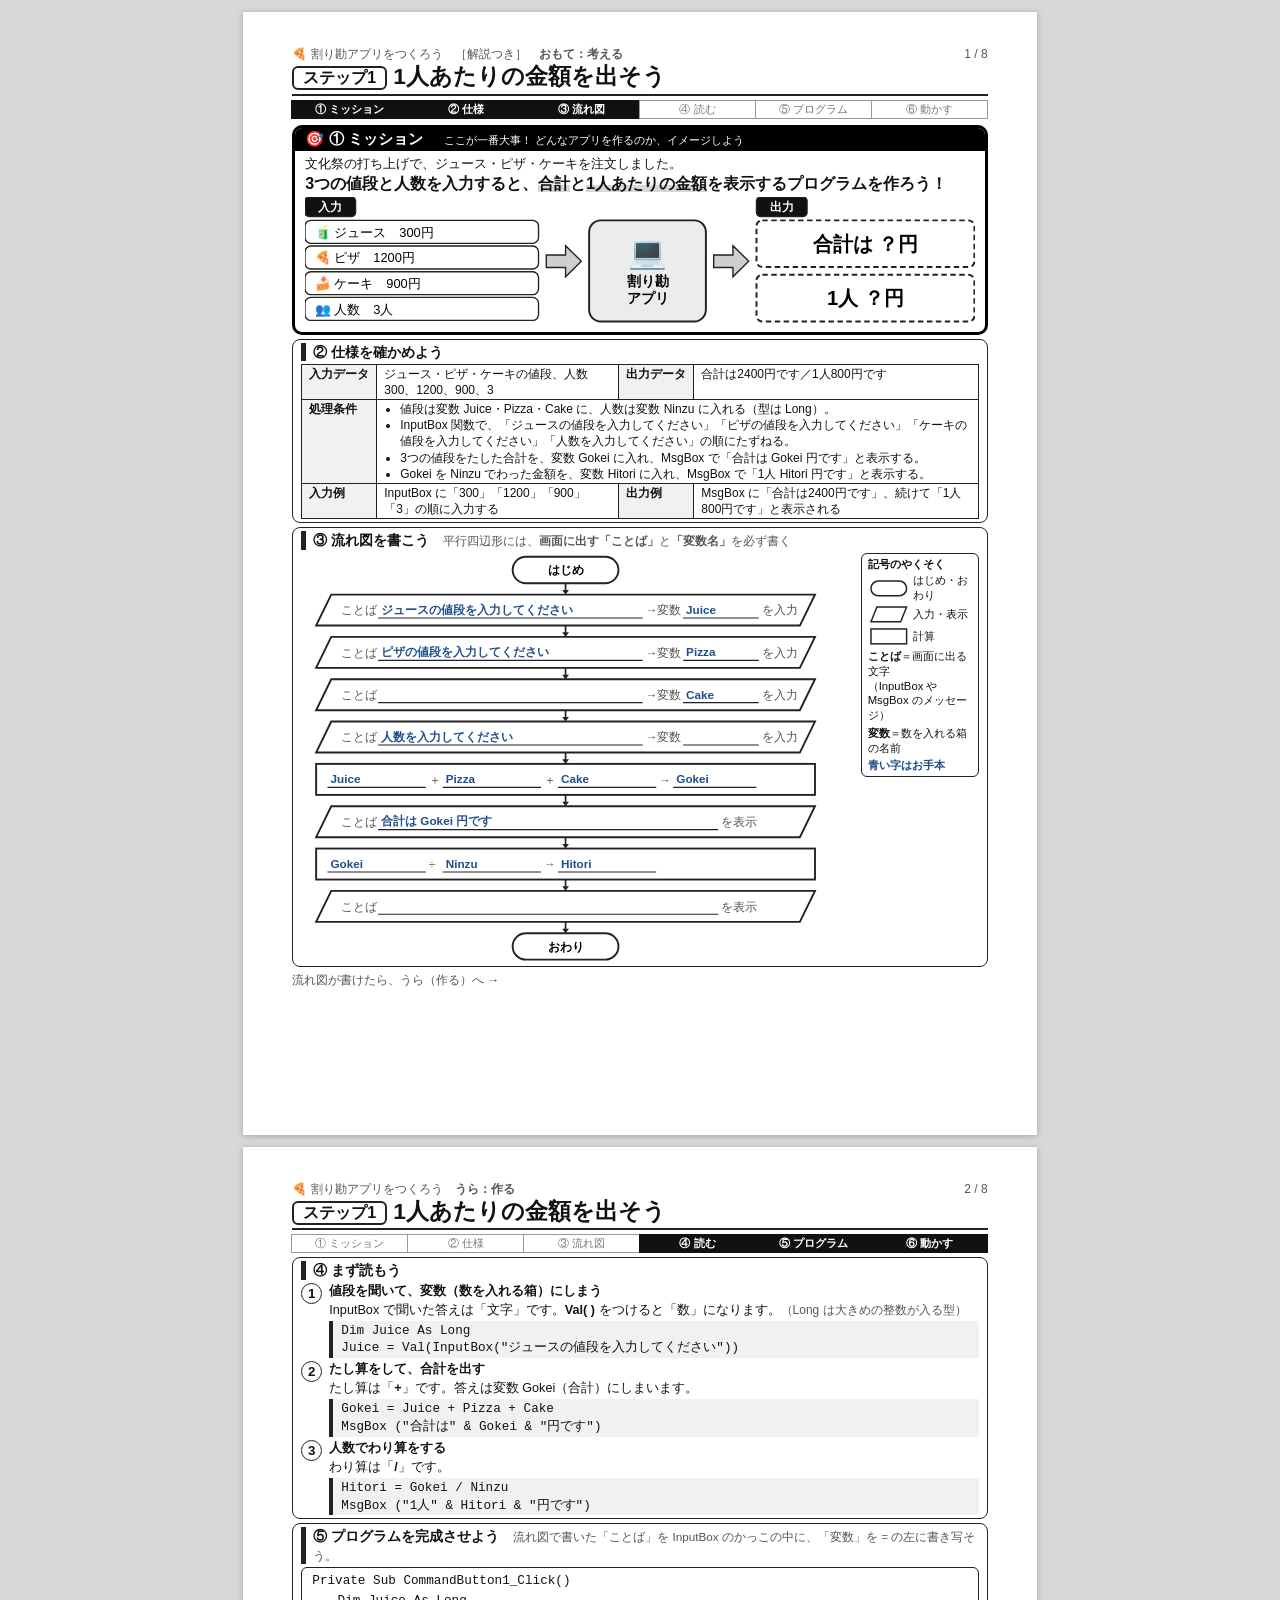
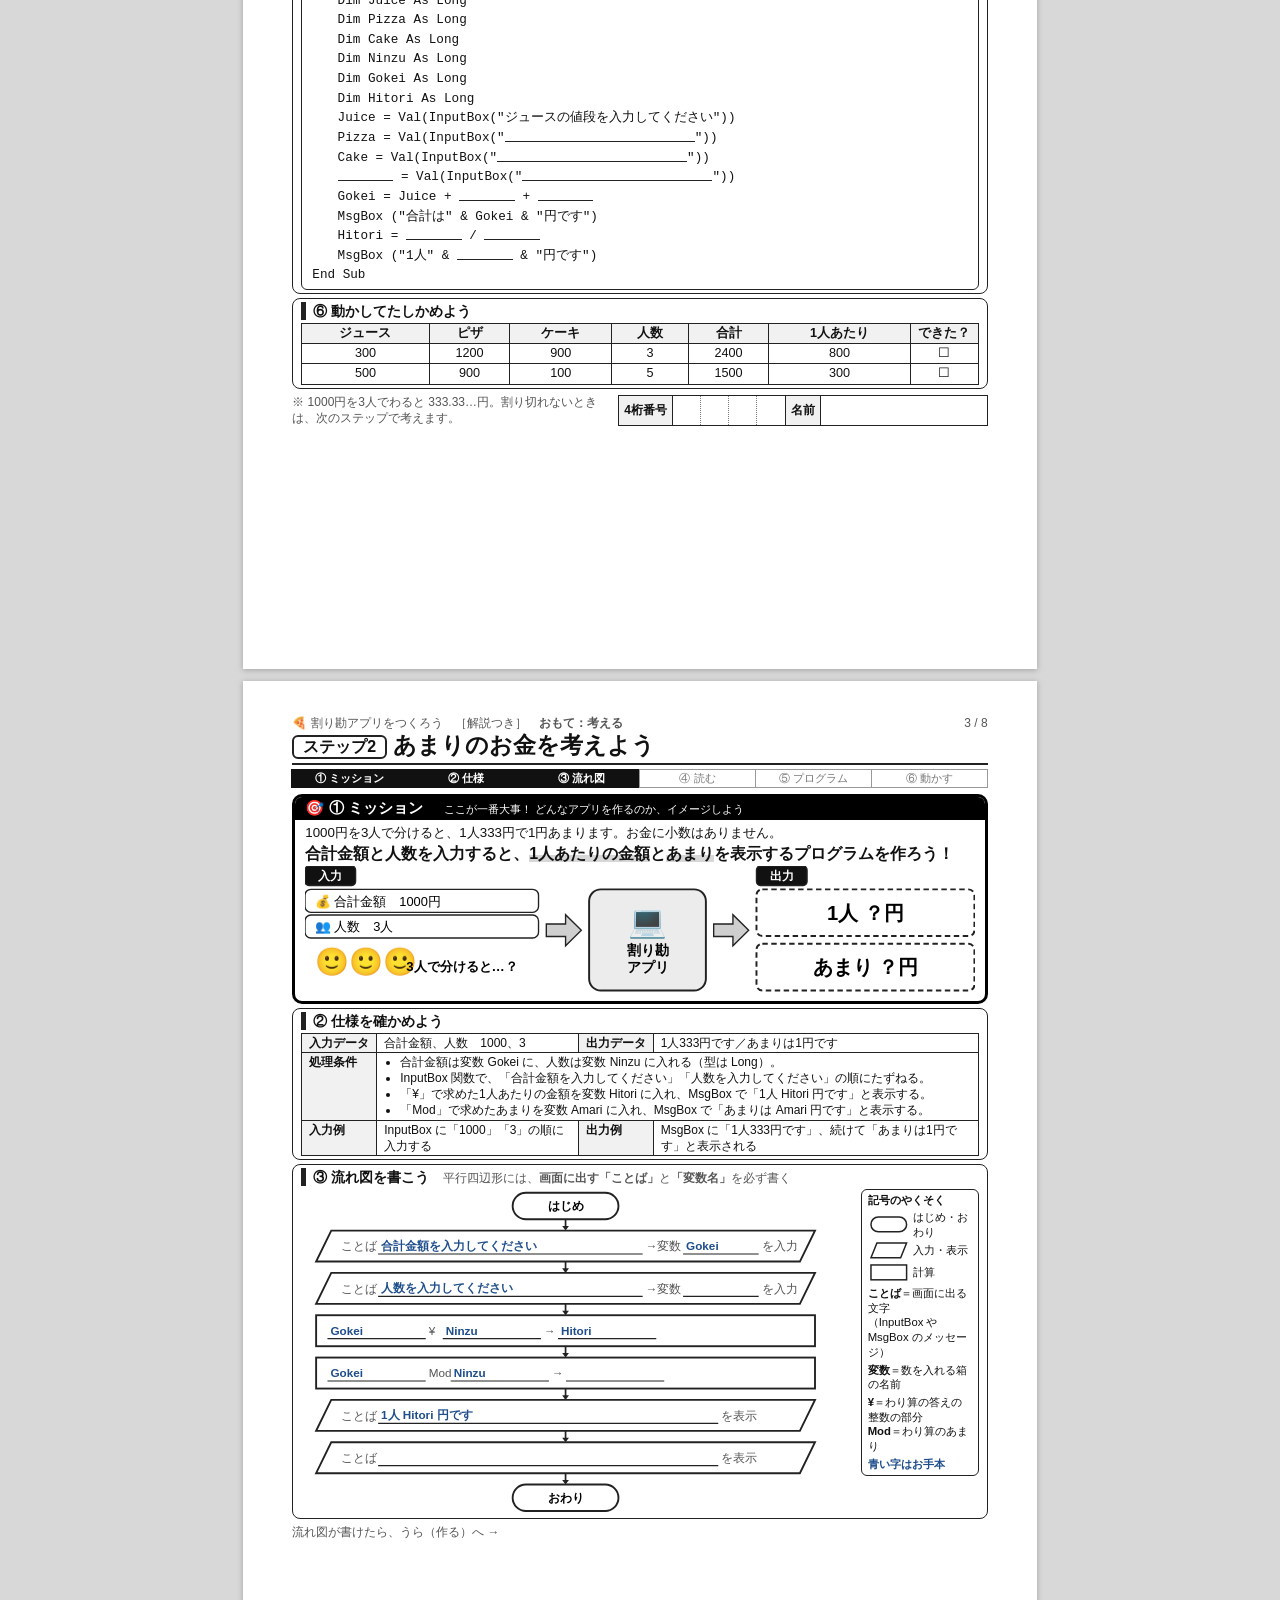
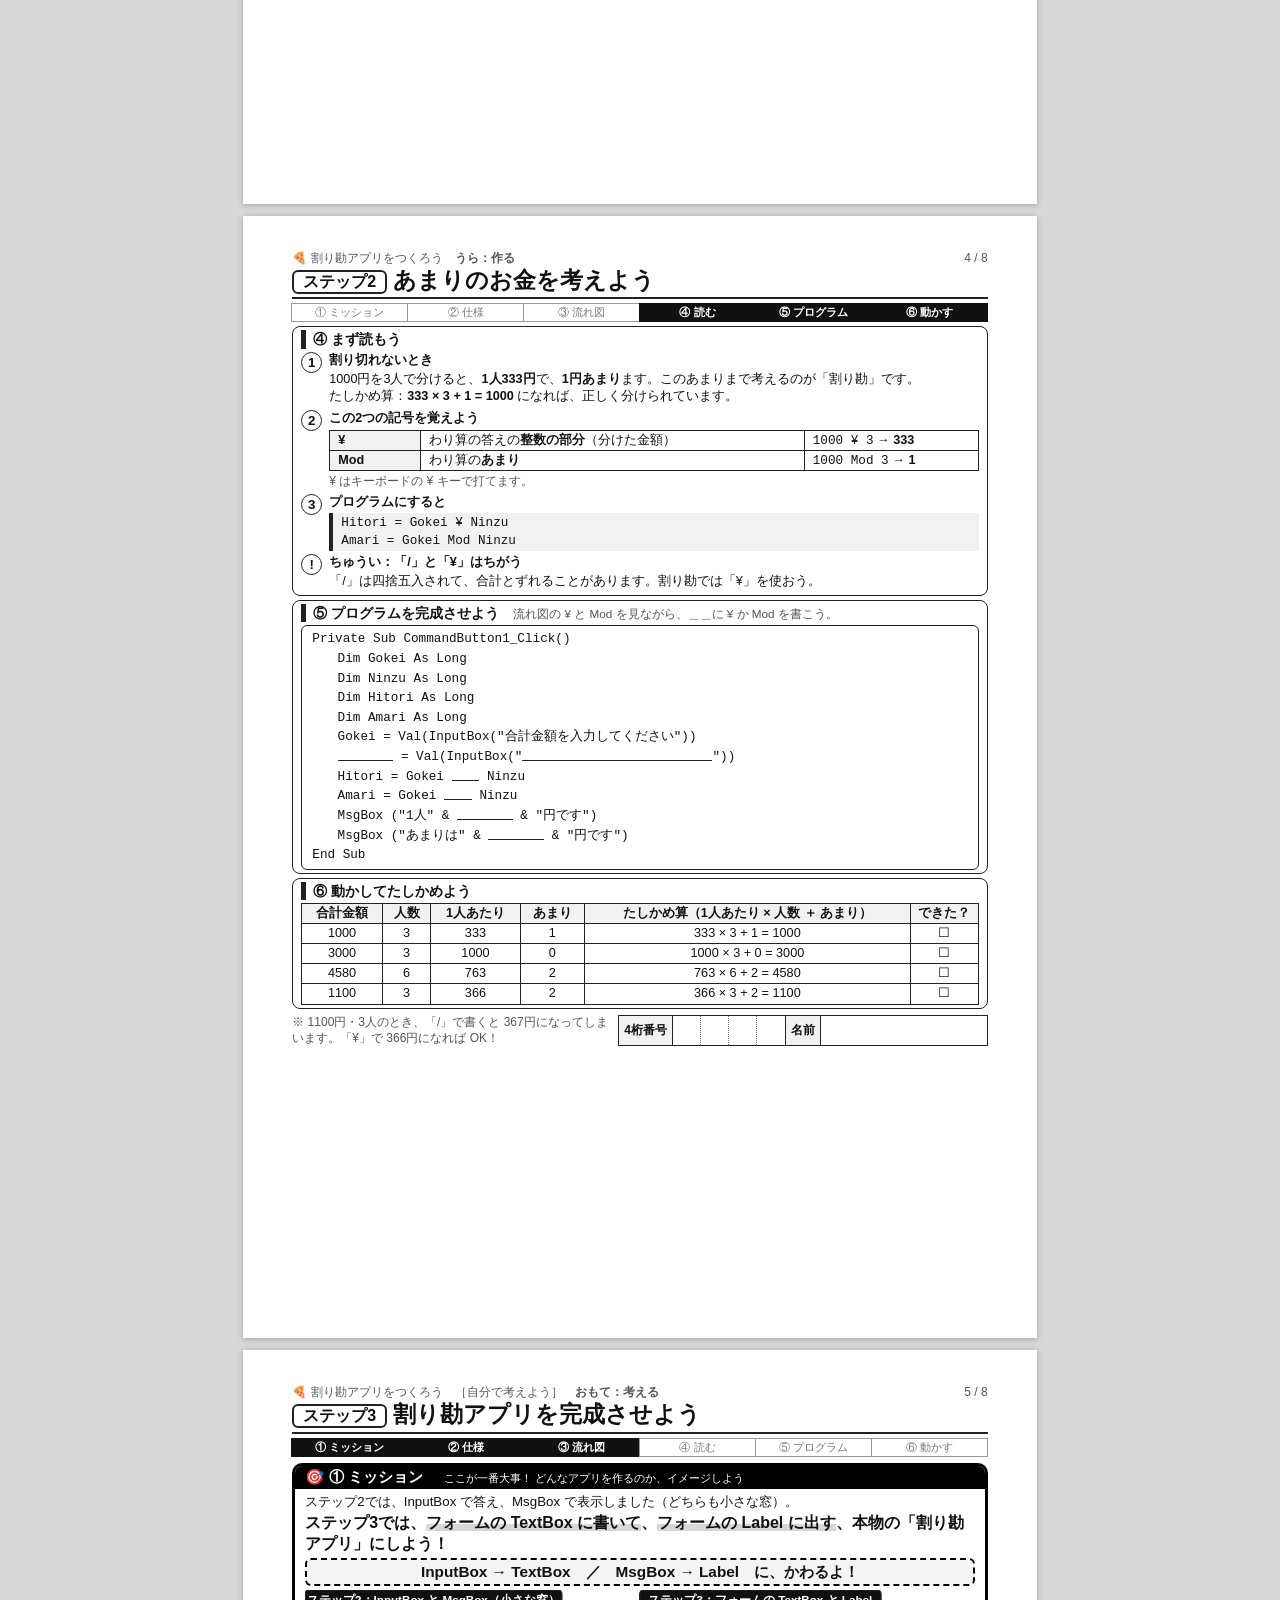
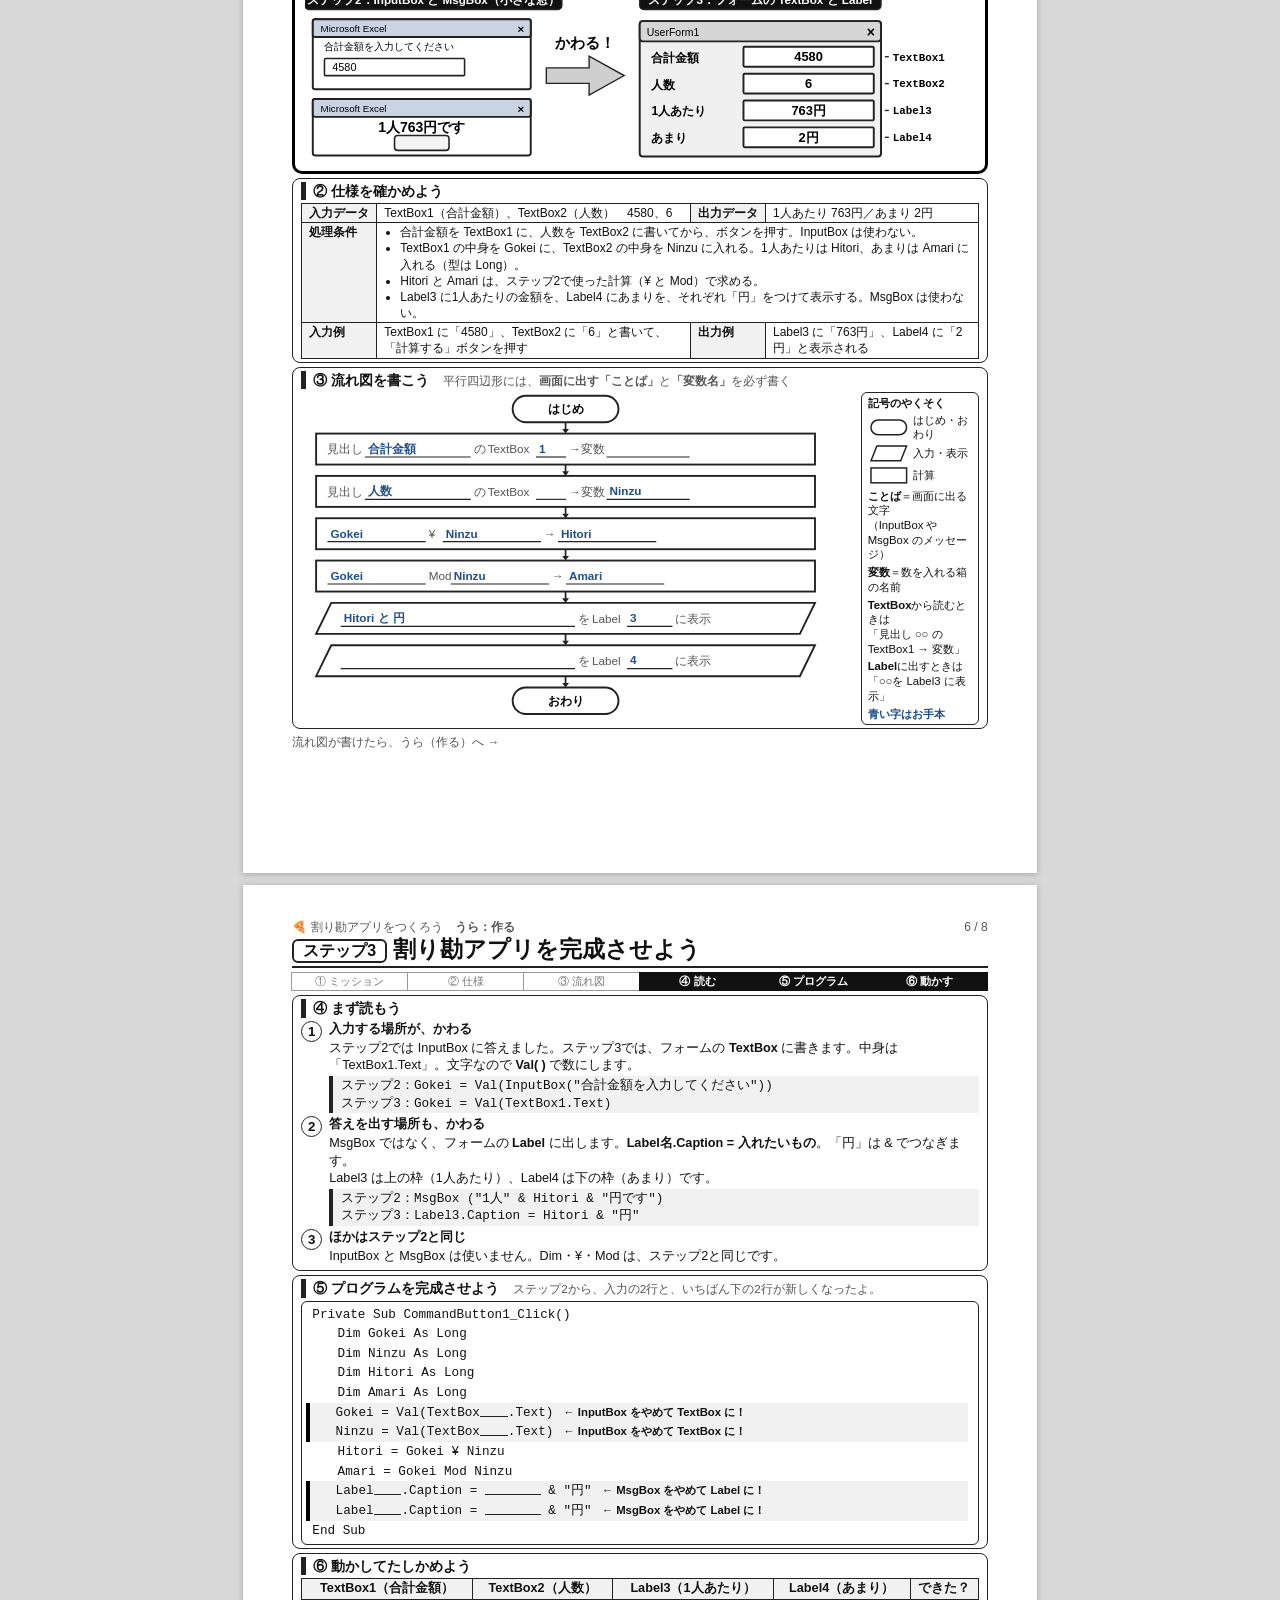
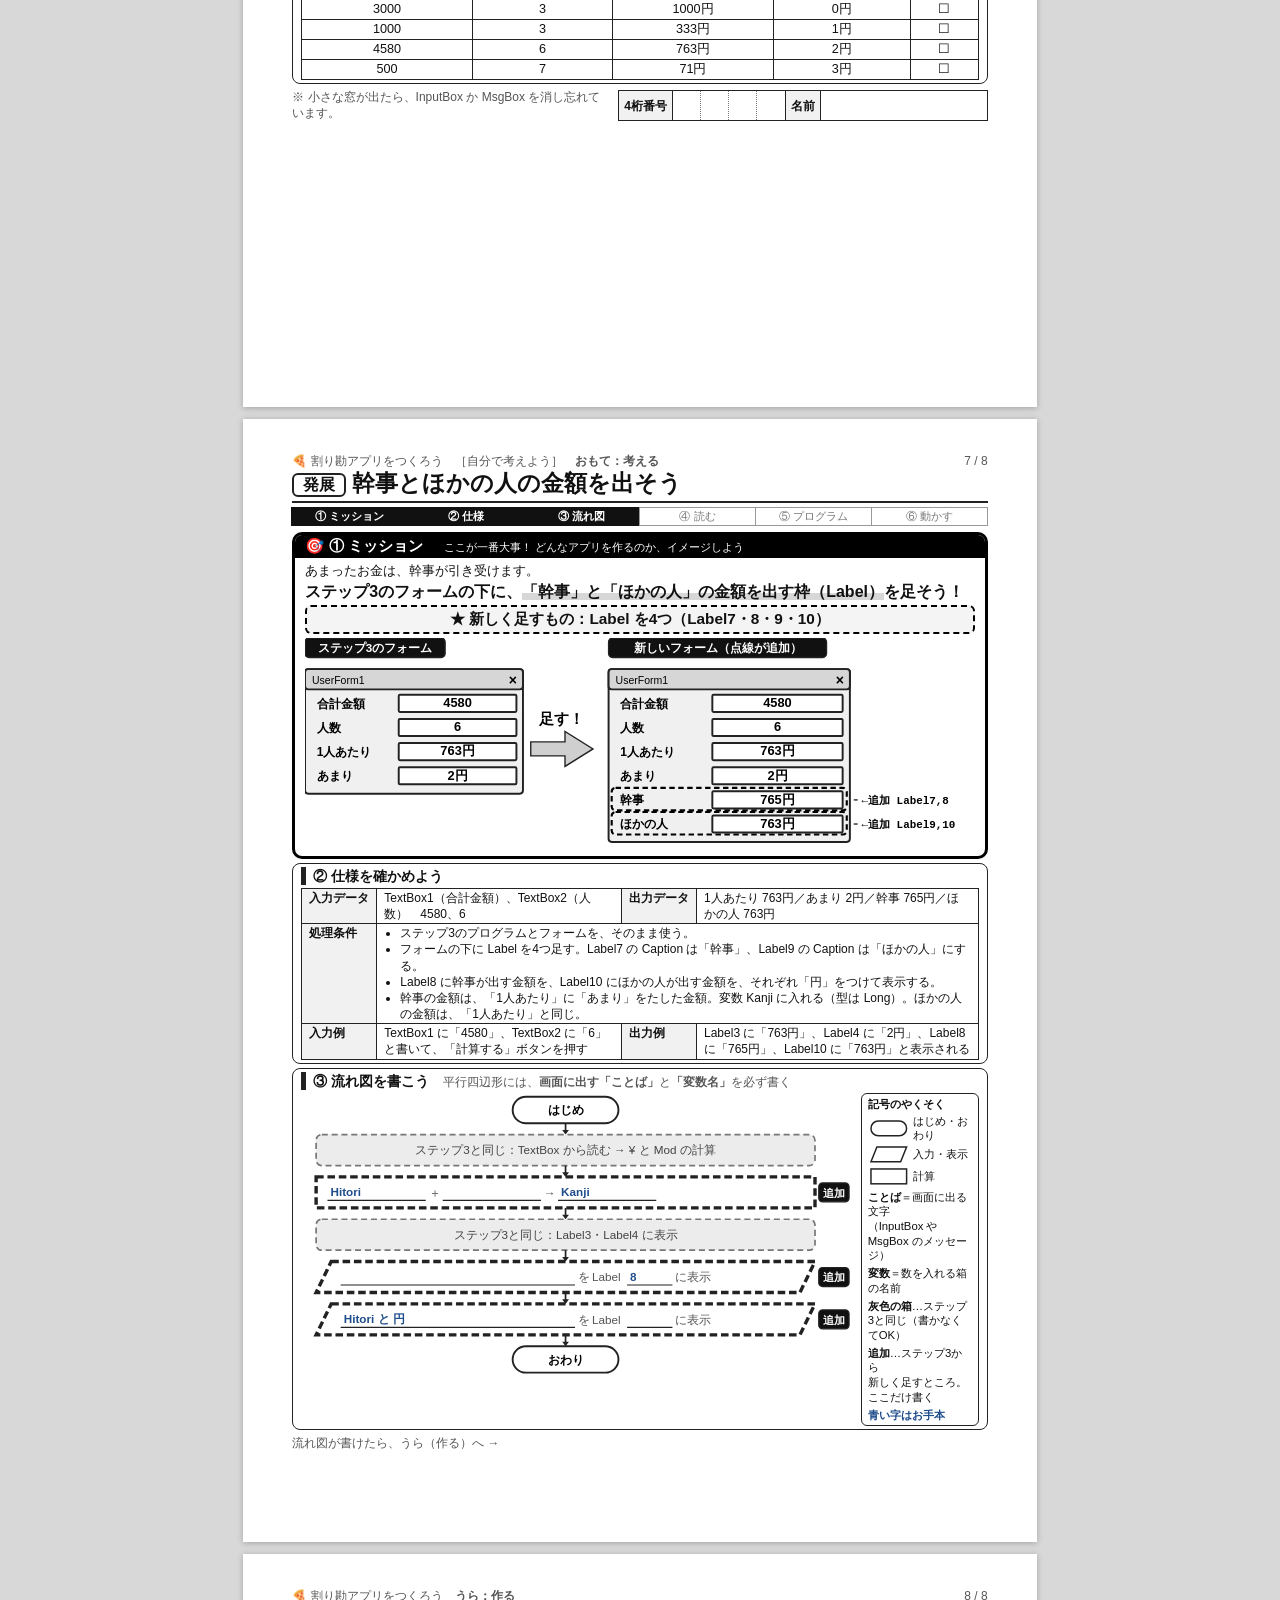
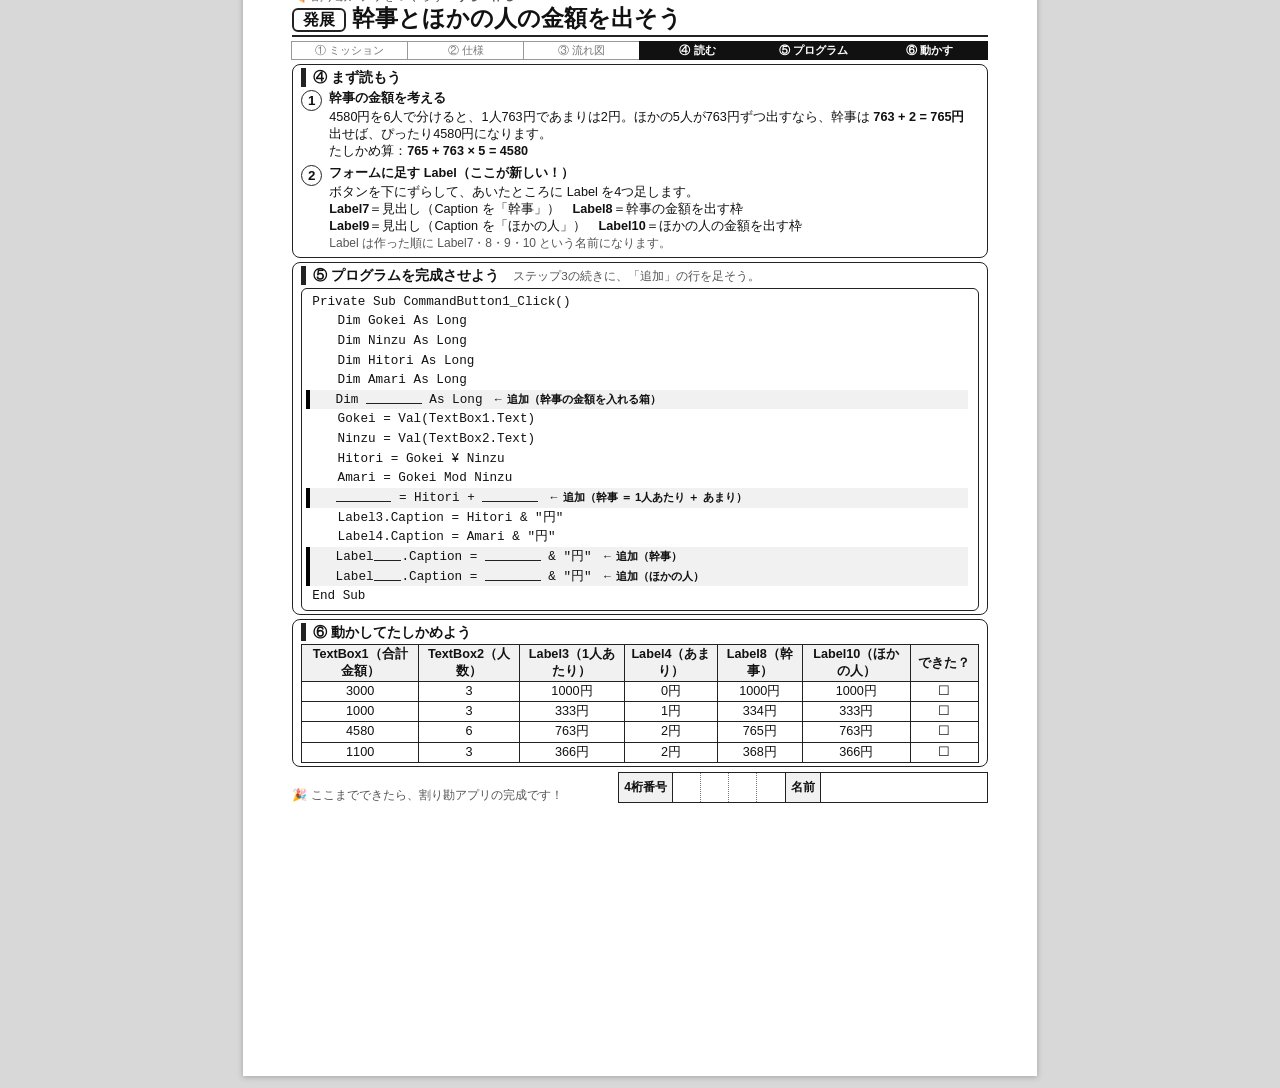
==== commit 82e41a10: "プリント：回転ずしを追加、題名1行・枠・名前の表・流れ図の空欄を3つに。割り勘ステップ3・発展は入力をTextBoxに Co-Authored-By: Claude Sonnet 5.5 <norep" ====
--- a/handouts/warikan-print.html
+++ b/handouts/warikan-print.html
@@ -20,29 +20,40 @@
   }
   @media print { html, body { background: #fff; } .page { width: auto; min-height: 0; margin: 0; padding: 0; box-shadow: none; } }
 
-  .head { display: flex; justify-content: space-between; align-items: flex-end; gap: 10px; border-bottom: 2.5px solid var(--line); padding-bottom: 3px; }
+  .head { border-bottom: 2.5px solid var(--line); padding-bottom: 3px; }
+  .hrow { display: flex; justify-content: space-between; align-items: baseline; }
+  .pg { font-size: 9pt; color: var(--sub); }
   .series { font-size: 9pt; color: var(--sub); }
-  .title { font-size: 15pt; font-weight: 700; line-height: 1.25; }
+  .title { width: 100%; white-space: nowrap; font-size: 17pt; font-weight: 700; line-height: 1.25; }
   .step-tag { display: inline-block; margin-right: 6px; padding: 0 9px; border: 2px solid var(--line); border-radius: 6px; font-size: 12pt; vertical-align: 1px; }
-  .name { font-size: 9.5pt; white-space: nowrap; }
-  .name span { display: inline-block; min-width: 20mm; border-bottom: 1px solid var(--line); margin: 0 3px 0 2px; }
-  .name span.long { min-width: 36mm; }
+  /* 4桁番号・名前の表（うらの右下） */
+  table.who { border-collapse: collapse; flex: none; color: var(--ink); }
+  table.who th, table.who td { border: 1.5px solid var(--line); height: 8mm; padding: 0 5px; font-size: 9pt; }
+  table.who th { background: var(--soft); font-weight: 700; white-space: nowrap; }
+  table.who td.digits { padding: 0; width: 30mm; }
+  table.who td.digits i { display: inline-block; width: 7.4mm; height: 7.6mm; border-right: 1px dotted #777; vertical-align: top; }
+  table.who td.digits i:last-child { border-right: none; }
+  table.who td.nm { width: 44mm; }
 
   /* 流れ（①〜⑥） */
   ol.road { list-style: none; display: flex; gap: 0; margin: 4px 0 0; padding: 0; font-size: 8.5pt; }
   ol.road li { flex: 1; text-align: center; padding: 1px 2px; border: 1.2px solid #999; color: #777; margin-left: -1px; }
   ol.road li.on { background: #111; color: #fff; border-color: #111; font-weight: 700; }
 
+  /* ①〜⑥ のかたまりは、枠で囲む */
+  .sec { margin-top: 4px; border: 1.8px solid var(--line); border-radius: 8px; padding: 0 8px 3px; }
+  .sec .box { border: none; padding: 0; margin-top: 0; }
+  .sec h2 { margin-top: 3px; }
   h2 { margin: 7px 0 3px; font-size: 10.5pt; padding-left: 7px; border-left: 5px solid var(--line); line-height: 1.3; }
   .h2note { font-size: 8.8pt; font-weight: 400; color: var(--sub); }
 
   /* ミッション（いちばん目立たせる） */
   .mission2 { margin-top: 6px; border: 3px solid #000; border-radius: 10px; overflow: hidden; }
-  .mhead { background: #000; color: #fff; padding: 2px 10px; font-size: 12pt; font-weight: 700; }
+  .mhead { background: #000; color: #fff; padding: 1px 10px; font-size: 11.5pt; font-weight: 700; }
   .mhead span { font-size: 8.5pt; font-weight: 400; margin-left: 6px; }
   .mbody { padding: 4px 10px 6px; }
   .mlead { margin: 0; font-size: 10pt; }
-  .mmain { margin: 2px 0 3px; font-size: 12.5pt; font-weight: 700; line-height: 1.35; }
+  .mmain { margin: 1px 0 2px; font-size: 12pt; font-weight: 700; line-height: 1.35; }
   .mmain u { text-decoration: none; background: linear-gradient(transparent 60%, #d7d7d7 60%); }
   .mband { margin: 3px 0 4px; padding: 2px 8px; border: 2px dashed #000; border-radius: 6px; font-size: 11.5pt; font-weight: 700; text-align: center; background: #f4f4f4; }
   .mimg { display: block; width: 100%; height: auto; }
@@ -64,7 +75,7 @@
 
   /* 仕様 */
   table.spec { width: 100%; border-collapse: collapse; margin-top: 3px; }
-  table.spec th, table.spec td { border: 1.5px solid var(--line); padding: 2px 7px; vertical-align: top; text-align: left; }
+  table.spec th, table.spec td { border: 1.5px solid var(--line); font-size: 9pt; padding: 1px 7px; vertical-align: top; text-align: left; }
   table.spec th { width: 19mm; background: var(--soft); font-weight: 700; white-space: nowrap; }
   table.spec ul { margin: 0; padding-left: 16px; }
   table.spec li { margin: 0; }
@@ -80,7 +91,7 @@
   .lg-n.blue { color: #1f4e8c; font-weight: 700; }
 
   /* プログラム */
-  .codebox { margin-top: 3px; border: 1.5px solid var(--line); border-radius: 6px; padding: 3px 10px 4px; font-family: Consolas, "BIZ UDGothic", "MS Gothic", monospace; font-size: 9.5pt; line-height: 1.75; }
+  .codebox { margin-top: 3px; border: 1.5px solid var(--line); border-radius: 6px; padding: 3px 10px 4px; font-family: Consolas, "BIZ UDGothic", "MS Gothic", monospace; font-size: 9.5pt; line-height: 1.55; }
   .ln.new { background: var(--soft); border-left: 4px solid #000; margin-left: -6px; padding-left: 6px; }
   .lnote { margin-left: 10px; font-family: "BIZ UDPGothic", "Yu Gothic", "Meiryo", sans-serif; font-size: 8.5pt; font-weight: 700; }
   .blank { display: inline-block; min-width: 3.2em; height: 1.05em; border-bottom: 1.5px solid var(--line); vertical-align: -1px; }
@@ -93,18 +104,16 @@
   table.try th, table.try td { border: 1.5px solid var(--line); padding: 1px 6px; }
   table.try th { background: var(--soft); font-weight: 700; }
   table.try td.chk { width: 18mm; }
-
-  .footer { margin-top: 4px; display: flex; justify-content: space-between; font-size: 9pt; color: var(--sub); }
+  table.ref td, table.ref th { padding: 0 5px; font-size: 8.8pt; }
+
+  .footer { margin-top: 5px; display: flex; justify-content: space-between; align-items: flex-end; gap: 8px; font-size: 9pt; color: var(--sub); }
 </style>
 </head>
 <body>
 <section class="page">
   <div class="head">
-    <div>
-      <div class="series">🍕 割り勘アプリをつくろう　［解説つき］　<b>おもて：考える</b></div>
-      <div class="title"><span class="step-tag">ステップ1</span>1人あたりの金額を出そう</div>
-    </div>
-    <div class="name">　　年<span></span>組<span></span>番　名前<span class="long"></span></div>
+    <div class="hrow"><span class="series">🍕 割り勘アプリをつくろう　［解説つき］　<b>おもて：考える</b></span><span class="pg">1 / 8</span></div>
+    <div class="title"><span class="step-tag">ステップ1</span>1人あたりの金額を出そう</div>
   </div>
   <ol class="road"><li class="on">① ミッション</li><li class="on">② 仕様</li><li class="on">③ 流れ図</li><li>④ 読む</li><li>⑤ プログラム</li><li>⑥ 動かす</li></ol>
   <div class="mission2">
@@ -116,14 +125,17 @@
       <svg class="mimg" viewBox="0 0 172 33" role="img" aria-label="ミッションの絵。ジュース300円、ピザ1200円、ケーキ900円、3人を入力すると、合計と1人あたりの金額が出る"><rect x="0" y="0" width="13" height="5" rx="1" fill="#111" stroke="#222" stroke-width="0.35"/><text x="6.5" y="3.6" font-size="3" font-weight="700" text-anchor="middle" fill="#fff">入力</text><rect x="0" y="6" width="60" height="5.9" rx="1.5" fill="#fff" stroke="#222" stroke-width="0.35"/><text x="2.5" y="10.2" font-size="3.3">🧃 ジュース　300円</text><rect x="0" y="12.6" width="60" height="5.9" rx="1.5" fill="#fff" stroke="#222" stroke-width="0.35"/><text x="2.5" y="16.799999999999997" font-size="3.3">🍕 ピザ　1200円</text><rect x="0" y="19.2" width="60" height="5.9" rx="1.5" fill="#fff" stroke="#222" stroke-width="0.35"/><text x="2.5" y="23.4" font-size="3.3">🍰 ケーキ　900円</text><rect x="0" y="25.799999999999997" width="60" height="5.9" rx="1.5" fill="#fff" stroke="#222" stroke-width="0.35"/><text x="2.5" y="29.999999999999996" font-size="3.3">👥 人数　3人</text><polygon points="62,14.9 66.95,14.9 66.95,12.5 71,16.5 66.95,20.5 66.95,18.1 62,18.1" fill="#cfcfcf" stroke="#222" stroke-width="0.35"/><rect x="73" y="6" width="30" height="26" rx="3" fill="#ececec" stroke="#222" stroke-width="0.5"/><text x="88" y="16.92" font-size="8" text-anchor="middle">💻</text><text x="88" y="22.92" font-size="3.5" font-weight="700" text-anchor="middle">割り勘</text><text x="88" y="27.32" font-size="3.5" font-weight="700" text-anchor="middle">アプリ</text><polygon points="105,14.9 109.95,14.9 109.95,12.5 114,16.5 109.95,20.5 109.95,18.1 105,18.1" fill="#cfcfcf" stroke="#222" stroke-width="0.35"/><rect x="116" y="0" width="13" height="5" rx="1" fill="#111" stroke="#222" stroke-width="0.35"/><text x="122.5" y="3.6" font-size="3" font-weight="700" text-anchor="middle" fill="#fff">出力</text><rect x="116" y="6" width="56" height="12" rx="1.5" fill="#fff" stroke="#222" stroke-width="0.5" stroke-dasharray="1.4 0.9"/><text x="144" y="13.8" font-size="5.2" font-weight="700" text-anchor="middle">合計は ？円</text><rect x="116" y="20" width="56" height="12" rx="1.5" fill="#fff" stroke="#222" stroke-width="0.5" stroke-dasharray="1.4 0.9"/><text x="144" y="27.8" font-size="5.2" font-weight="700" text-anchor="middle">1人 ？円</text></svg>
     </div>
   </div>
-  <h2>② 仕様を確かめよう</h2>
-  <table class="spec">
+  <div class="sec">
+    <h2>② 仕様を確かめよう</h2>
+    <table class="spec">
     <tr><th>入力データ</th><td>ジュース・ピザ・ケーキの値段、人数　300、1200、900、3</td><th>出力データ</th><td>合計は2400円です／1人800円です</td></tr>
     <tr><th>処理条件</th><td colspan="3"><ul><li>値段は変数 Juice・Pizza・Cake に、人数は変数 Ninzu に入れる（型は Long）。</li><li>InputBox 関数で、「ジュースの値段を入力してください」「ピザの値段を入力してください」「ケーキの値段を入力してください」「人数を入力してください」の順にたずねる。</li><li>3つの値段をたした合計を、変数 Gokei に入れ、MsgBox で「合計は Gokei 円です」と表示する。</li><li>Gokei を Ninzu でわった金額を、変数 Hitori に入れ、MsgBox で「1人 Hitori 円です」と表示する。</li></ul></td></tr>
     <tr><th>入力例</th><td>InputBox に「300」「1200」「900」「3」の順に入力する</td><th>出力例</th><td>MsgBox に「合計は2400円です」、続けて「1人800円です」と表示される</td></tr>
   </table>
-  <h2>③ 流れ図を書こう　<span class="h2note">平行四辺形には、<b>画面に出す「ことば」</b>と<b>「変数名」</b>を必ず書く</span></h2>
-  <div class="flowrow"><svg class="flow" viewBox="0 0 146 113.99999999999999" role="img" aria-label="流れ図を書く欄。はじめ、入力、計算、表示、おわりの記号がならんでいる"><rect x="56" y="1" width="28" height="7.2" rx="3.6" fill="#fff" stroke="#222" stroke-width="0.5"/><text x="70" y="5.699999999999999" font-size="3.1" font-weight="700" text-anchor="middle">はじめ</text><line x1="70" y1="8.2" x2="70" y2="10.999999999999998" stroke="#222" stroke-width="0.45"/><polygon points="69.1,10.2 70.9,10.2 70,11.399999999999999" fill="#222"/><polygon points="8,11.4 136,11.4 132,20 4,20" fill="#fff" stroke="#222" stroke-width="0.5"/><text x="10.5" y="16.8" font-size="3.1" fill="#555">ことば</text><line x1="20.4" y1="17.8" x2="90.4" y2="17.8" stroke="#222" stroke-width="0.3"/><text x="21.2" y="16.7" font-size="3.1" font-weight="700" fill="#1f4e8c">ジュースの値段を入力してください</text><text x="91.19999999999999" y="16.8" font-size="3.1" fill="#555">→変数</text><line x1="101.1" y1="17.8" x2="121.1" y2="17.8" stroke="#222" stroke-width="0.3"/><text x="101.89999999999999" y="16.7" font-size="3.1" font-weight="700" fill="#1f4e8c">Juice</text><text x="121.89999999999999" y="16.8" font-size="3.1" fill="#555">を入力</text><line x1="70" y1="20" x2="70" y2="22.8" stroke="#222" stroke-width="0.45"/><polygon points="69.1,22 70.9,22 70,23.2" fill="#222"/><polygon points="8,23.200000000000003 136,23.200000000000003 132,31.800000000000004 4,31.800000000000004" fill="#fff" stroke="#222" stroke-width="0.5"/><text x="10.5" y="28.600000000000005" font-size="3.1" fill="#555">ことば</text><line x1="20.4" y1="29.600000000000005" x2="90.4" y2="29.600000000000005" stroke="#222" stroke-width="0.3"/><text x="91.19999999999999" y="28.600000000000005" font-size="3.1" fill="#555">→変数</text><line x1="101.1" y1="29.600000000000005" x2="121.1" y2="29.600000000000005" stroke="#222" stroke-width="0.3"/><text x="121.89999999999999" y="28.600000000000005" font-size="3.1" fill="#555">を入力</text><line x1="70" y1="31.800000000000004" x2="70" y2="34.60000000000001" stroke="#222" stroke-width="0.45"/><polygon points="69.1,33.800000000000004 70.9,33.800000000000004 70,35.00000000000001" fill="#222"/><polygon points="8,35 136,35 132,43.6 4,43.6" fill="#fff" stroke="#222" stroke-width="0.5"/><text x="10.5" y="40.4" font-size="3.1" fill="#555">ことば</text><line x1="20.4" y1="41.4" x2="90.4" y2="41.4" stroke="#222" stroke-width="0.3"/><text x="91.19999999999999" y="40.4" font-size="3.1" fill="#555">→変数</text><line x1="101.1" y1="41.4" x2="121.1" y2="41.4" stroke="#222" stroke-width="0.3"/><text x="121.89999999999999" y="40.4" font-size="3.1" fill="#555">を入力</text><line x1="70" y1="43.6" x2="70" y2="46.400000000000006" stroke="#222" stroke-width="0.45"/><polygon points="69.1,45.6 70.9,45.6 70,46.800000000000004" fill="#222"/><polygon points="8,46.8 136,46.8 132,55.4 4,55.4" fill="#fff" stroke="#222" stroke-width="0.5"/><text x="10.5" y="52.199999999999996" font-size="3.1" fill="#555">ことば</text><line x1="20.4" y1="53.199999999999996" x2="90.4" y2="53.199999999999996" stroke="#222" stroke-width="0.3"/><text x="91.19999999999999" y="52.199999999999996" font-size="3.1" fill="#555">→変数</text><line x1="101.1" y1="53.199999999999996" x2="121.1" y2="53.199999999999996" stroke="#222" stroke-width="0.3"/><text x="121.89999999999999" y="52.199999999999996" font-size="3.1" fill="#555">を入力</text><line x1="70" y1="55.4" x2="70" y2="58.2" stroke="#222" stroke-width="0.45"/><polygon points="69.1,57.4 70.9,57.4 70,58.6" fill="#222"/><rect x="4" y="58.599999999999994" width="132" height="8.6" fill="#fff" stroke="#222" stroke-width="0.5"/><line x1="7" y1="65" x2="33" y2="65" stroke="#222" stroke-width="0.3"/><text x="33.8" y="63.99999999999999" font-size="3.1" fill="#555">＋</text><line x1="37.5" y1="65" x2="63.5" y2="65" stroke="#222" stroke-width="0.3"/><text x="64.3" y="63.99999999999999" font-size="3.1" fill="#555">＋</text><line x1="68" y1="65" x2="94" y2="65" stroke="#222" stroke-width="0.3"/><text x="94.8" y="63.99999999999999" font-size="3.1" fill="#555">→</text><line x1="98.5" y1="65" x2="120.5" y2="65" stroke="#222" stroke-width="0.3"/><line x1="70" y1="67.19999999999999" x2="70" y2="69.99999999999999" stroke="#222" stroke-width="0.45"/><polygon points="69.1,69.19999999999999 70.9,69.19999999999999 70,70.39999999999999" fill="#222"/><polygon points="8,70.39999999999999 136,70.39999999999999 132,78.99999999999999 4,78.99999999999999" fill="#fff" stroke="#222" stroke-width="0.5"/><text x="10.5" y="75.79999999999998" font-size="3.1" fill="#555">ことば</text><line x1="20.4" y1="76.79999999999998" x2="110.4" y2="76.79999999999998" stroke="#222" stroke-width="0.3"/><text x="111.19999999999999" y="75.79999999999998" font-size="3.1" fill="#555">を表示</text><line x1="70" y1="78.99999999999999" x2="70" y2="81.79999999999998" stroke="#222" stroke-width="0.45"/><polygon points="69.1,80.99999999999999 70.9,80.99999999999999 70,82.19999999999999" fill="#222"/><rect x="4" y="82.19999999999999" width="132" height="8.6" fill="#fff" stroke="#222" stroke-width="0.5"/><line x1="7" y1="88.59999999999998" x2="33" y2="88.59999999999998" stroke="#222" stroke-width="0.3"/><text x="33.8" y="87.59999999999998" font-size="3.1" fill="#555">÷</text><line x1="37.5" y1="88.59999999999998" x2="63.5" y2="88.59999999999998" stroke="#222" stroke-width="0.3"/><text x="64.3" y="87.59999999999998" font-size="3.1" fill="#555">→</text><line x1="68" y1="88.59999999999998" x2="94" y2="88.59999999999998" stroke="#222" stroke-width="0.3"/><line x1="70" y1="90.79999999999998" x2="70" y2="93.59999999999998" stroke="#222" stroke-width="0.45"/><polygon points="69.1,92.79999999999998 70.9,92.79999999999998 70,93.99999999999999" fill="#222"/><polygon points="8,93.99999999999999 136,93.99999999999999 132,102.59999999999998 4,102.59999999999998" fill="#fff" stroke="#222" stroke-width="0.5"/><text x="10.5" y="99.39999999999998" font-size="3.1" fill="#555">ことば</text><line x1="20.4" y1="100.39999999999998" x2="110.4" y2="100.39999999999998" stroke="#222" stroke-width="0.3"/><text x="111.19999999999999" y="99.39999999999998" font-size="3.1" fill="#555">を表示</text><line x1="70" y1="102.59999999999998" x2="70" y2="105.39999999999998" stroke="#222" stroke-width="0.45"/><polygon points="69.1,104.59999999999998 70.9,104.59999999999998 70,105.79999999999998" fill="#222"/><rect x="56" y="105.79999999999998" width="28" height="7.2" rx="3.6" fill="#fff" stroke="#222" stroke-width="0.5"/><text x="70" y="110.49999999999997" font-size="3.1" font-weight="700" text-anchor="middle">おわり</text></svg><div class="legend">
+  </div>
+  <div class="sec">
+    <h2>③ 流れ図を書こう　<span class="h2note">平行四辺形には、<b>画面に出す「ことば」</b>と<b>「変数名」</b>を必ず書く</span></h2>
+    <div class="flowrow"><svg class="flow" viewBox="0 0 146 108.60000000000001" role="img" aria-label="流れ図を書く欄。はじめ、入力、計算、表示、おわりの記号がならんでいる"><rect x="56" y="1" width="28" height="7" rx="3.5" fill="#fff" stroke="#222" stroke-width="0.5"/><text x="70" y="5.6" font-size="3.1" font-weight="700" text-anchor="middle">はじめ</text><line x1="70" y1="8" x2="70" y2="10.6" stroke="#222" stroke-width="0.45"/><polygon points="69.1,9.8 70.9,9.8 70,11" fill="#222"/><polygon points="8,11 136,11 132,19.2 4,19.2" fill="#fff" stroke="#222" stroke-width="0.5"/><text x="10.5" y="16.2" font-size="3.1" fill="#555">ことば</text><line x1="20.4" y1="17.2" x2="90.4" y2="17.2" stroke="#222" stroke-width="0.3"/><text x="21.2" y="16.099999999999998" font-size="3.1" font-weight="700" fill="#1f4e8c">ジュースの値段を入力してください</text><text x="91.19999999999999" y="16.2" font-size="3.1" fill="#555">→変数</text><line x1="101.1" y1="17.2" x2="121.1" y2="17.2" stroke="#222" stroke-width="0.3"/><text x="101.89999999999999" y="16.099999999999998" font-size="3.1" font-weight="700" fill="#1f4e8c">Juice</text><text x="121.89999999999999" y="16.2" font-size="3.1" fill="#555">を入力</text><line x1="70" y1="19.2" x2="70" y2="21.8" stroke="#222" stroke-width="0.45"/><polygon points="69.1,21 70.9,21 70,22.2" fill="#222"/><polygon points="8,22.2 136,22.2 132,30.4 4,30.4" fill="#fff" stroke="#222" stroke-width="0.5"/><text x="10.5" y="27.4" font-size="3.1" fill="#555">ことば</text><line x1="20.4" y1="28.4" x2="90.4" y2="28.4" stroke="#222" stroke-width="0.3"/><text x="21.2" y="27.299999999999997" font-size="3.1" font-weight="700" fill="#1f4e8c">ピザの値段を入力してください</text><text x="91.19999999999999" y="27.4" font-size="3.1" fill="#555">→変数</text><line x1="101.1" y1="28.4" x2="121.1" y2="28.4" stroke="#222" stroke-width="0.3"/><text x="101.89999999999999" y="27.299999999999997" font-size="3.1" font-weight="700" fill="#1f4e8c">Pizza</text><text x="121.89999999999999" y="27.4" font-size="3.1" fill="#555">を入力</text><line x1="70" y1="30.4" x2="70" y2="33" stroke="#222" stroke-width="0.45"/><polygon points="69.1,32.199999999999996 70.9,32.199999999999996 70,33.4" fill="#222"/><polygon points="8,33.4 136,33.4 132,41.599999999999994 4,41.599999999999994" fill="#fff" stroke="#222" stroke-width="0.5"/><text x="10.5" y="38.6" font-size="3.1" fill="#555">ことば</text><line x1="20.4" y1="39.6" x2="90.4" y2="39.6" stroke="#222" stroke-width="0.3"/><text x="91.19999999999999" y="38.6" font-size="3.1" fill="#555">→変数</text><line x1="101.1" y1="39.6" x2="121.1" y2="39.6" stroke="#222" stroke-width="0.3"/><text x="101.89999999999999" y="38.5" font-size="3.1" font-weight="700" fill="#1f4e8c">Cake</text><text x="121.89999999999999" y="38.6" font-size="3.1" fill="#555">を入力</text><line x1="70" y1="41.599999999999994" x2="70" y2="44.199999999999996" stroke="#222" stroke-width="0.45"/><polygon points="69.1,43.39999999999999 70.9,43.39999999999999 70,44.599999999999994" fill="#222"/><polygon points="8,44.599999999999994 136,44.599999999999994 132,52.8 4,52.8" fill="#fff" stroke="#222" stroke-width="0.5"/><text x="10.5" y="49.8" font-size="3.1" fill="#555">ことば</text><line x1="20.4" y1="50.8" x2="90.4" y2="50.8" stroke="#222" stroke-width="0.3"/><text x="21.2" y="49.699999999999996" font-size="3.1" font-weight="700" fill="#1f4e8c">人数を入力してください</text><text x="91.19999999999999" y="49.8" font-size="3.1" fill="#555">→変数</text><line x1="101.1" y1="50.8" x2="121.1" y2="50.8" stroke="#222" stroke-width="0.3"/><text x="121.89999999999999" y="49.8" font-size="3.1" fill="#555">を入力</text><line x1="70" y1="52.8" x2="70" y2="55.4" stroke="#222" stroke-width="0.45"/><polygon points="69.1,54.599999999999994 70.9,54.599999999999994 70,55.8" fill="#222"/><rect x="4" y="55.8" width="132" height="8.2" fill="#fff" stroke="#222" stroke-width="0.5"/><line x1="7" y1="62" x2="33" y2="62" stroke="#222" stroke-width="0.3"/><text x="7.8" y="60.9" font-size="3.1" font-weight="700" fill="#1f4e8c">Juice</text><text x="33.8" y="61" font-size="3.1" fill="#555">＋</text><line x1="37.5" y1="62" x2="63.5" y2="62" stroke="#222" stroke-width="0.3"/><text x="38.3" y="60.9" font-size="3.1" font-weight="700" fill="#1f4e8c">Pizza</text><text x="64.3" y="61" font-size="3.1" fill="#555">＋</text><line x1="68" y1="62" x2="94" y2="62" stroke="#222" stroke-width="0.3"/><text x="68.8" y="60.9" font-size="3.1" font-weight="700" fill="#1f4e8c">Cake</text><text x="94.8" y="61" font-size="3.1" fill="#555">→</text><line x1="98.5" y1="62" x2="120.5" y2="62" stroke="#222" stroke-width="0.3"/><text x="99.3" y="60.9" font-size="3.1" font-weight="700" fill="#1f4e8c">Gokei</text><line x1="70" y1="64" x2="70" y2="66.6" stroke="#222" stroke-width="0.45"/><polygon points="69.1,65.8 70.9,65.8 70,67" fill="#222"/><polygon points="8,67 136,67 132,75.2 4,75.2" fill="#fff" stroke="#222" stroke-width="0.5"/><text x="10.5" y="72.19999999999999" font-size="3.1" fill="#555">ことば</text><line x1="20.4" y1="73.19999999999999" x2="110.4" y2="73.19999999999999" stroke="#222" stroke-width="0.3"/><text x="21.2" y="72.1" font-size="3.1" font-weight="700" fill="#1f4e8c">合計は Gokei 円です</text><text x="111.19999999999999" y="72.19999999999999" font-size="3.1" fill="#555">を表示</text><line x1="70" y1="75.2" x2="70" y2="77.8" stroke="#222" stroke-width="0.45"/><polygon points="69.1,77 70.9,77 70,78.2" fill="#222"/><rect x="4" y="78.2" width="132" height="8.2" fill="#fff" stroke="#222" stroke-width="0.5"/><line x1="7" y1="84.39999999999999" x2="33" y2="84.39999999999999" stroke="#222" stroke-width="0.3"/><text x="7.8" y="83.3" font-size="3.1" font-weight="700" fill="#1f4e8c">Gokei</text><text x="33.8" y="83.39999999999999" font-size="3.1" fill="#555">÷</text><line x1="37.5" y1="84.39999999999999" x2="63.5" y2="84.39999999999999" stroke="#222" stroke-width="0.3"/><text x="38.3" y="83.3" font-size="3.1" font-weight="700" fill="#1f4e8c">Ninzu</text><text x="64.3" y="83.39999999999999" font-size="3.1" fill="#555">→</text><line x1="68" y1="84.39999999999999" x2="94" y2="84.39999999999999" stroke="#222" stroke-width="0.3"/><text x="68.8" y="83.3" font-size="3.1" font-weight="700" fill="#1f4e8c">Hitori</text><line x1="70" y1="86.4" x2="70" y2="89" stroke="#222" stroke-width="0.45"/><polygon points="69.1,88.2 70.9,88.2 70,89.4" fill="#222"/><polygon points="8,89.4 136,89.4 132,97.60000000000001 4,97.60000000000001" fill="#fff" stroke="#222" stroke-width="0.5"/><text x="10.5" y="94.6" font-size="3.1" fill="#555">ことば</text><line x1="20.4" y1="95.6" x2="110.4" y2="95.6" stroke="#222" stroke-width="0.3"/><text x="111.19999999999999" y="94.6" font-size="3.1" fill="#555">を表示</text><line x1="70" y1="97.60000000000001" x2="70" y2="100.2" stroke="#222" stroke-width="0.45"/><polygon points="69.1,99.4 70.9,99.4 70,100.60000000000001" fill="#222"/><rect x="56" y="100.60000000000001" width="28" height="7" rx="3.5" fill="#fff" stroke="#222" stroke-width="0.5"/><text x="70" y="105.2" font-size="3.1" font-weight="700" text-anchor="middle">おわり</text></svg><div class="legend">
     <div class="lg-t">記号のやくそく</div>
     <div class="lg-i"><svg class="lg-svg" viewBox="0 0 14 7"><rect x="1" y="1" width="12" height="5" rx="2.5" fill="#fff" stroke="#222" stroke-width="0.5"/></svg><span>はじめ・おわり</span></div>
     <div class="lg-i"><svg class="lg-svg" viewBox="0 0 14 7"><polygon points="3,1 13,1 11,6 1,6" fill="#fff" stroke="#222" stroke-width="0.5"/></svg><span>入力・表示</span></div>
@@ -133,35 +145,37 @@
     
     <div class="lg-n blue">青い字はお手本</div>
   </div></div>
-  <div class="footer"><span>流れ図が書けたら、うら（作る）へ →</span><span>1 / 8</span></div>
-</section>
-<section class="page">
-  <div class="head">
-    <div>
-      <div class="series">🍕 割り勘アプリをつくろう　<b>うら：作る</b></div>
-      <div class="title"><span class="step-tag">ステップ1</span>1人あたりの金額を出そう</div>
-    </div>
-    <div class="name">　　年<span></span>組<span></span>番　名前<span class="long"></span></div>
+  </div>
+  <div class="footer"><span>流れ図が書けたら、うら（作る）へ →</span></div>
+</section>
+<section class="page">
+  <div class="head">
+    <div class="hrow"><span class="series">🍕 割り勘アプリをつくろう　<b>うら：作る</b></span><span class="pg">2 / 8</span></div>
+    <div class="title"><span class="step-tag">ステップ1</span>1人あたりの金額を出そう</div>
   </div>
   <ol class="road"><li>① ミッション</li><li>② 仕様</li><li>③ 流れ図</li><li class="on">④ 読む</li><li class="on">⑤ プログラム</li><li class="on">⑥ 動かす</li></ol>
-  <h2>④ まず読もう</h2>
-  <div class="box lesson"><div class="item"><span class="num">1</span><div><div class="t">値段を聞いて、変数（数を入れる箱）にしまう</div><p>InputBox で聞いた答えは「文字」です。<b>Val( )</b> をつけると「数」になります。<span class="note">（Long は大きめの整数が入る型）</span></p><span class="snip">Dim Juice As Long
+  <div class="sec">
+    <h2>④ まず読もう</h2>
+    <div class="box lesson"><div class="item"><span class="num">1</span><div><div class="t">値段を聞いて、変数（数を入れる箱）にしまう</div><p>InputBox で聞いた答えは「文字」です。<b>Val( )</b> をつけると「数」になります。<span class="note">（Long は大きめの整数が入る型）</span></p><span class="snip">Dim Juice As Long
 Juice = Val(InputBox("ジュースの値段を入力してください"))</span></div></div><div class="item"><span class="num">2</span><div><div class="t">たし算をして、合計を出す</div><p>たし算は「<b>+</b>」です。答えは変数 Gokei（合計）にしまいます。</p><span class="snip">Gokei = Juice + Pizza + Cake
 MsgBox ("合計は" &amp; Gokei &amp; "円です")</span></div></div><div class="item"><span class="num">3</span><div><div class="t">人数でわり算をする</div><p>わり算は「<b>/</b>」です。</p><span class="snip">Hitori = Gokei / Ninzu
 MsgBox ("1人" &amp; Hitori &amp; "円です")</span></div></div></div>
-  <h2>⑤ プログラムを完成させよう　<span class="h2note">流れ図で書いた「ことば」を InputBox のかっこの中に、「変数」を = の左に書き写そう。</span></h2>
-  <div class="codebox"><div class="ln" style="padding-left:0em">Private Sub CommandButton1_Click()</div><div class="ln" style="padding-left:2em">Dim Juice As Long</div><div class="ln" style="padding-left:2em">Dim Pizza As Long</div><div class="ln" style="padding-left:2em">Dim Cake As Long</div><div class="ln" style="padding-left:2em">Dim Ninzu As Long</div><div class="ln" style="padding-left:2em">Dim Gokei As Long</div><div class="ln" style="padding-left:2em">Dim Hitori As Long</div><div class="ln" style="padding-left:2em">Juice = Val(InputBox("ジュースの値段を入力してください"))</div><div class="ln" style="padding-left:2em">Pizza = Val(InputBox("<span class="blank xl"></span>"))</div><div class="ln" style="padding-left:2em">Cake = Val(InputBox("<span class="blank xl"></span>"))</div><div class="ln" style="padding-left:2em"><span class="blank m"></span> = Val(InputBox("<span class="blank xl"></span>"))</div><div class="ln" style="padding-left:2em">Gokei = Juice + <span class="blank m"></span> + <span class="blank m"></span></div><div class="ln" style="padding-left:2em">MsgBox ("合計は" &amp; Gokei &amp; "円です")</div><div class="ln" style="padding-left:2em">Hitori = <span class="blank m"></span> / <span class="blank m"></span></div><div class="ln" style="padding-left:2em">MsgBox ("1人" &amp; <span class="blank m"></span> &amp; "円です")</div><div class="ln" style="padding-left:0em">End Sub</div></div>
-  <h2>⑥ 動かしてたしかめよう</h2>
-  <table class="try"><tr><th>ジュース</th><th>ピザ</th><th>ケーキ</th><th>人数</th><th>合計</th><th>1人あたり</th><th>できた？</th></tr><tr><td>300</td><td>1200</td><td>900</td><td>3</td><td>2400</td><td>800</td><td class="chk">☐</td></tr><tr><td>500</td><td>900</td><td>100</td><td>5</td><td>1500</td><td>300</td><td class="chk">☐</td></tr></table>
-  <div class="footer"><span>※ 1000円を3人でわると 333.33…円。割り切れないときは、次のステップで考えます。</span><span>2 / 8</span></div>
-</section>
-<section class="page">
-  <div class="head">
-    <div>
-      <div class="series">🍕 割り勘アプリをつくろう　［解説つき］　<b>おもて：考える</b></div>
-      <div class="title"><span class="step-tag">ステップ2</span>あまりのお金を考えよう</div>
-    </div>
-    <div class="name">　　年<span></span>組<span></span>番　名前<span class="long"></span></div>
+  </div>
+  <div class="sec">
+    <h2>⑤ プログラムを完成させよう　<span class="h2note">流れ図で書いた「ことば」を InputBox のかっこの中に、「変数」を = の左に書き写そう。</span></h2>
+    <div class="codebox"><div class="ln" style="padding-left:0em">Private Sub CommandButton1_Click()</div><div class="ln" style="padding-left:2em">Dim Juice As Long</div><div class="ln" style="padding-left:2em">Dim Pizza As Long</div><div class="ln" style="padding-left:2em">Dim Cake As Long</div><div class="ln" style="padding-left:2em">Dim Ninzu As Long</div><div class="ln" style="padding-left:2em">Dim Gokei As Long</div><div class="ln" style="padding-left:2em">Dim Hitori As Long</div><div class="ln" style="padding-left:2em">Juice = Val(InputBox("ジュースの値段を入力してください"))</div><div class="ln" style="padding-left:2em">Pizza = Val(InputBox("<span class="blank xl"></span>"))</div><div class="ln" style="padding-left:2em">Cake = Val(InputBox("<span class="blank xl"></span>"))</div><div class="ln" style="padding-left:2em"><span class="blank m"></span> = Val(InputBox("<span class="blank xl"></span>"))</div><div class="ln" style="padding-left:2em">Gokei = Juice + <span class="blank m"></span> + <span class="blank m"></span></div><div class="ln" style="padding-left:2em">MsgBox ("合計は" &amp; Gokei &amp; "円です")</div><div class="ln" style="padding-left:2em">Hitori = <span class="blank m"></span> / <span class="blank m"></span></div><div class="ln" style="padding-left:2em">MsgBox ("1人" &amp; <span class="blank m"></span> &amp; "円です")</div><div class="ln" style="padding-left:0em">End Sub</div></div>
+    
+  </div>
+  <div class="sec">
+    <h2>⑥ 動かしてたしかめよう</h2>
+    <table class="try"><tr><th>ジュース</th><th>ピザ</th><th>ケーキ</th><th>人数</th><th>合計</th><th>1人あたり</th><th>できた？</th></tr><tr><td>300</td><td>1200</td><td>900</td><td>3</td><td>2400</td><td>800</td><td class="chk">☐</td></tr><tr><td>500</td><td>900</td><td>100</td><td>5</td><td>1500</td><td>300</td><td class="chk">☐</td></tr></table>
+  </div>
+  <div class="footer"><span>※ 1000円を3人でわると 333.33…円。割り切れないときは、次のステップで考えます。</span><table class="who"><tr><th>4桁番号</th><td class="digits"><i></i><i></i><i></i><i></i></td><th>名前</th><td class="nm"></td></tr></table></div>
+</section>
+<section class="page">
+  <div class="head">
+    <div class="hrow"><span class="series">🍕 割り勘アプリをつくろう　［解説つき］　<b>おもて：考える</b></span><span class="pg">3 / 8</span></div>
+    <div class="title"><span class="step-tag">ステップ2</span>あまりのお金を考えよう</div>
   </div>
   <ol class="road"><li class="on">① ミッション</li><li class="on">② 仕様</li><li class="on">③ 流れ図</li><li>④ 読む</li><li>⑤ プログラム</li><li>⑥ 動かす</li></ol>
   <div class="mission2">
@@ -173,14 +187,17 @@
       <svg class="mimg" viewBox="0 0 172 33" role="img" aria-label="ミッションの絵。合計金額1000円、人数3人を入力すると、1人あたりの金額とあまりが出る"><rect x="0" y="0" width="13" height="5" rx="1" fill="#111" stroke="#222" stroke-width="0.35"/><text x="6.5" y="3.6" font-size="3" font-weight="700" text-anchor="middle" fill="#fff">入力</text><rect x="0" y="6" width="60" height="5.9" rx="1.5" fill="#fff" stroke="#222" stroke-width="0.35"/><text x="2.5" y="10.2" font-size="3.3">💰 合計金額　1000円</text><rect x="0" y="12.6" width="60" height="5.9" rx="1.5" fill="#fff" stroke="#222" stroke-width="0.35"/><text x="2.5" y="16.799999999999997" font-size="3.3">👥 人数　3人</text><text x="2.5" y="27" font-size="7">🙂🙂🙂</text><text x="26" y="27" font-size="3.4" font-weight="700">3人で分けると…？</text><polygon points="62,14.9 66.95,14.9 66.95,12.5 71,16.5 66.95,20.5 66.95,18.1 62,18.1" fill="#cfcfcf" stroke="#222" stroke-width="0.35"/><rect x="73" y="6" width="30" height="26" rx="3" fill="#ececec" stroke="#222" stroke-width="0.5"/><text x="88" y="16.92" font-size="8" text-anchor="middle">💻</text><text x="88" y="22.92" font-size="3.5" font-weight="700" text-anchor="middle">割り勘</text><text x="88" y="27.32" font-size="3.5" font-weight="700" text-anchor="middle">アプリ</text><polygon points="105,14.9 109.95,14.9 109.95,12.5 114,16.5 109.95,20.5 109.95,18.1 105,18.1" fill="#cfcfcf" stroke="#222" stroke-width="0.35"/><rect x="116" y="0" width="13" height="5" rx="1" fill="#111" stroke="#222" stroke-width="0.35"/><text x="122.5" y="3.6" font-size="3" font-weight="700" text-anchor="middle" fill="#fff">出力</text><rect x="116" y="6" width="56" height="12" rx="1.5" fill="#fff" stroke="#222" stroke-width="0.5" stroke-dasharray="1.4 0.9"/><text x="144" y="13.8" font-size="5.2" font-weight="700" text-anchor="middle">1人 ？円</text><rect x="116" y="20" width="56" height="12" rx="1.5" fill="#fff" stroke="#222" stroke-width="0.5" stroke-dasharray="1.4 0.9"/><text x="144" y="27.8" font-size="5.2" font-weight="700" text-anchor="middle">あまり ？円</text></svg>
     </div>
   </div>
-  <h2>② 仕様を確かめよう</h2>
-  <table class="spec">
+  <div class="sec">
+    <h2>② 仕様を確かめよう</h2>
+    <table class="spec">
     <tr><th>入力データ</th><td>合計金額、人数　1000、3</td><th>出力データ</th><td>1人333円です／あまりは1円です</td></tr>
     <tr><th>処理条件</th><td colspan="3"><ul><li>合計金額は変数 Gokei に、人数は変数 Ninzu に入れる（型は Long）。</li><li>InputBox 関数で、「合計金額を入力してください」「人数を入力してください」の順にたずねる。</li><li>「¥」で求めた1人あたりの金額を変数 Hitori に入れ、MsgBox で「1人 Hitori 円です」と表示する。</li><li>「Mod」で求めたあまりを変数 Amari に入れ、MsgBox で「あまりは Amari 円です」と表示する。</li></ul></td></tr>
     <tr><th>入力例</th><td>InputBox に「1000」「3」の順に入力する</td><th>出力例</th><td>MsgBox に「1人333円です」、続けて「あまりは1円です」と表示される</td></tr>
   </table>
-  <h2>③ 流れ図を書こう　<span class="h2note">平行四辺形には、<b>画面に出す「ことば」</b>と<b>「変数名」</b>を必ず書く</span></h2>
-  <div class="flowrow"><svg class="flow" viewBox="0 0 146 90.39999999999999" role="img" aria-label="流れ図を書く欄。はじめ、入力、計算、表示、おわりの記号がならんでいる"><rect x="56" y="1" width="28" height="7.2" rx="3.6" fill="#fff" stroke="#222" stroke-width="0.5"/><text x="70" y="5.699999999999999" font-size="3.1" font-weight="700" text-anchor="middle">はじめ</text><line x1="70" y1="8.2" x2="70" y2="10.999999999999998" stroke="#222" stroke-width="0.45"/><polygon points="69.1,10.2 70.9,10.2 70,11.399999999999999" fill="#222"/><polygon points="8,11.4 136,11.4 132,20 4,20" fill="#fff" stroke="#222" stroke-width="0.5"/><text x="10.5" y="16.8" font-size="3.1" fill="#555">ことば</text><line x1="20.4" y1="17.8" x2="90.4" y2="17.8" stroke="#222" stroke-width="0.3"/><text x="21.2" y="16.7" font-size="3.1" font-weight="700" fill="#1f4e8c">合計金額を入力してください</text><text x="91.19999999999999" y="16.8" font-size="3.1" fill="#555">→変数</text><line x1="101.1" y1="17.8" x2="121.1" y2="17.8" stroke="#222" stroke-width="0.3"/><text x="101.89999999999999" y="16.7" font-size="3.1" font-weight="700" fill="#1f4e8c">Gokei</text><text x="121.89999999999999" y="16.8" font-size="3.1" fill="#555">を入力</text><line x1="70" y1="20" x2="70" y2="22.8" stroke="#222" stroke-width="0.45"/><polygon points="69.1,22 70.9,22 70,23.2" fill="#222"/><polygon points="8,23.200000000000003 136,23.200000000000003 132,31.800000000000004 4,31.800000000000004" fill="#fff" stroke="#222" stroke-width="0.5"/><text x="10.5" y="28.600000000000005" font-size="3.1" fill="#555">ことば</text><line x1="20.4" y1="29.600000000000005" x2="90.4" y2="29.600000000000005" stroke="#222" stroke-width="0.3"/><text x="91.19999999999999" y="28.600000000000005" font-size="3.1" fill="#555">→変数</text><line x1="101.1" y1="29.600000000000005" x2="121.1" y2="29.600000000000005" stroke="#222" stroke-width="0.3"/><text x="121.89999999999999" y="28.600000000000005" font-size="3.1" fill="#555">を入力</text><line x1="70" y1="31.800000000000004" x2="70" y2="34.60000000000001" stroke="#222" stroke-width="0.45"/><polygon points="69.1,33.800000000000004 70.9,33.800000000000004 70,35.00000000000001" fill="#222"/><rect x="4" y="35" width="132" height="8.6" fill="#fff" stroke="#222" stroke-width="0.5"/><line x1="7" y1="41.4" x2="33" y2="41.4" stroke="#222" stroke-width="0.3"/><text x="33.8" y="40.4" font-size="3.1" fill="#555">¥</text><line x1="37.5" y1="41.4" x2="63.5" y2="41.4" stroke="#222" stroke-width="0.3"/><text x="64.3" y="40.4" font-size="3.1" fill="#555">→</text><line x1="68" y1="41.4" x2="94" y2="41.4" stroke="#222" stroke-width="0.3"/><line x1="70" y1="43.6" x2="70" y2="46.400000000000006" stroke="#222" stroke-width="0.45"/><polygon points="69.1,45.6 70.9,45.6 70,46.800000000000004" fill="#222"/><rect x="4" y="46.8" width="132" height="8.6" fill="#fff" stroke="#222" stroke-width="0.5"/><line x1="7" y1="53.199999999999996" x2="33" y2="53.199999999999996" stroke="#222" stroke-width="0.3"/><text x="33.8" y="52.199999999999996" font-size="3.1" fill="#555">Mod</text><line x1="39.608" y1="53.199999999999996" x2="65.608" y2="53.199999999999996" stroke="#222" stroke-width="0.3"/><text x="66.408" y="52.199999999999996" font-size="3.1" fill="#555">→</text><line x1="70.108" y1="53.199999999999996" x2="96.108" y2="53.199999999999996" stroke="#222" stroke-width="0.3"/><line x1="70" y1="55.4" x2="70" y2="58.2" stroke="#222" stroke-width="0.45"/><polygon points="69.1,57.4 70.9,57.4 70,58.6" fill="#222"/><polygon points="8,58.599999999999994 136,58.599999999999994 132,67.19999999999999 4,67.19999999999999" fill="#fff" stroke="#222" stroke-width="0.5"/><text x="10.5" y="63.99999999999999" font-size="3.1" fill="#555">ことば</text><line x1="20.4" y1="65" x2="110.4" y2="65" stroke="#222" stroke-width="0.3"/><text x="111.19999999999999" y="63.99999999999999" font-size="3.1" fill="#555">を表示</text><line x1="70" y1="67.19999999999999" x2="70" y2="69.99999999999999" stroke="#222" stroke-width="0.45"/><polygon points="69.1,69.19999999999999 70.9,69.19999999999999 70,70.39999999999999" fill="#222"/><polygon points="8,70.39999999999999 136,70.39999999999999 132,78.99999999999999 4,78.99999999999999" fill="#fff" stroke="#222" stroke-width="0.5"/><text x="10.5" y="75.79999999999998" font-size="3.1" fill="#555">ことば</text><line x1="20.4" y1="76.79999999999998" x2="110.4" y2="76.79999999999998" stroke="#222" stroke-width="0.3"/><text x="111.19999999999999" y="75.79999999999998" font-size="3.1" fill="#555">を表示</text><line x1="70" y1="78.99999999999999" x2="70" y2="81.79999999999998" stroke="#222" stroke-width="0.45"/><polygon points="69.1,80.99999999999999 70.9,80.99999999999999 70,82.19999999999999" fill="#222"/><rect x="56" y="82.19999999999999" width="28" height="7.2" rx="3.6" fill="#fff" stroke="#222" stroke-width="0.5"/><text x="70" y="86.89999999999998" font-size="3.1" font-weight="700" text-anchor="middle">おわり</text></svg><div class="legend">
+  </div>
+  <div class="sec">
+    <h2>③ 流れ図を書こう　<span class="h2note">平行四辺形には、<b>画面に出す「ことば」</b>と<b>「変数名」</b>を必ず書く</span></h2>
+    <div class="flowrow"><svg class="flow" viewBox="0 0 146 86.2" role="img" aria-label="流れ図を書く欄。はじめ、入力、計算、表示、おわりの記号がならんでいる"><rect x="56" y="1" width="28" height="7" rx="3.5" fill="#fff" stroke="#222" stroke-width="0.5"/><text x="70" y="5.6" font-size="3.1" font-weight="700" text-anchor="middle">はじめ</text><line x1="70" y1="8" x2="70" y2="10.6" stroke="#222" stroke-width="0.45"/><polygon points="69.1,9.8 70.9,9.8 70,11" fill="#222"/><polygon points="8,11 136,11 132,19.2 4,19.2" fill="#fff" stroke="#222" stroke-width="0.5"/><text x="10.5" y="16.2" font-size="3.1" fill="#555">ことば</text><line x1="20.4" y1="17.2" x2="90.4" y2="17.2" stroke="#222" stroke-width="0.3"/><text x="21.2" y="16.099999999999998" font-size="3.1" font-weight="700" fill="#1f4e8c">合計金額を入力してください</text><text x="91.19999999999999" y="16.2" font-size="3.1" fill="#555">→変数</text><line x1="101.1" y1="17.2" x2="121.1" y2="17.2" stroke="#222" stroke-width="0.3"/><text x="101.89999999999999" y="16.099999999999998" font-size="3.1" font-weight="700" fill="#1f4e8c">Gokei</text><text x="121.89999999999999" y="16.2" font-size="3.1" fill="#555">を入力</text><line x1="70" y1="19.2" x2="70" y2="21.8" stroke="#222" stroke-width="0.45"/><polygon points="69.1,21 70.9,21 70,22.2" fill="#222"/><polygon points="8,22.2 136,22.2 132,30.4 4,30.4" fill="#fff" stroke="#222" stroke-width="0.5"/><text x="10.5" y="27.4" font-size="3.1" fill="#555">ことば</text><line x1="20.4" y1="28.4" x2="90.4" y2="28.4" stroke="#222" stroke-width="0.3"/><text x="21.2" y="27.299999999999997" font-size="3.1" font-weight="700" fill="#1f4e8c">人数を入力してください</text><text x="91.19999999999999" y="27.4" font-size="3.1" fill="#555">→変数</text><line x1="101.1" y1="28.4" x2="121.1" y2="28.4" stroke="#222" stroke-width="0.3"/><text x="121.89999999999999" y="27.4" font-size="3.1" fill="#555">を入力</text><line x1="70" y1="30.4" x2="70" y2="33" stroke="#222" stroke-width="0.45"/><polygon points="69.1,32.199999999999996 70.9,32.199999999999996 70,33.4" fill="#222"/><rect x="4" y="33.4" width="132" height="8.2" fill="#fff" stroke="#222" stroke-width="0.5"/><line x1="7" y1="39.6" x2="33" y2="39.6" stroke="#222" stroke-width="0.3"/><text x="7.8" y="38.5" font-size="3.1" font-weight="700" fill="#1f4e8c">Gokei</text><text x="33.8" y="38.6" font-size="3.1" fill="#555">¥</text><line x1="37.5" y1="39.6" x2="63.5" y2="39.6" stroke="#222" stroke-width="0.3"/><text x="38.3" y="38.5" font-size="3.1" font-weight="700" fill="#1f4e8c">Ninzu</text><text x="64.3" y="38.6" font-size="3.1" fill="#555">→</text><line x1="68" y1="39.6" x2="94" y2="39.6" stroke="#222" stroke-width="0.3"/><text x="68.8" y="38.5" font-size="3.1" font-weight="700" fill="#1f4e8c">Hitori</text><line x1="70" y1="41.599999999999994" x2="70" y2="44.199999999999996" stroke="#222" stroke-width="0.45"/><polygon points="69.1,43.39999999999999 70.9,43.39999999999999 70,44.599999999999994" fill="#222"/><rect x="4" y="44.599999999999994" width="132" height="8.2" fill="#fff" stroke="#222" stroke-width="0.5"/><line x1="7" y1="50.8" x2="33" y2="50.8" stroke="#222" stroke-width="0.3"/><text x="7.8" y="49.699999999999996" font-size="3.1" font-weight="700" fill="#1f4e8c">Gokei</text><text x="33.8" y="49.8" font-size="3.1" fill="#555">Mod</text><line x1="39.608" y1="50.8" x2="65.608" y2="50.8" stroke="#222" stroke-width="0.3"/><text x="40.407999999999994" y="49.699999999999996" font-size="3.1" font-weight="700" fill="#1f4e8c">Ninzu</text><text x="66.408" y="49.8" font-size="3.1" fill="#555">→</text><line x1="70.108" y1="50.8" x2="96.108" y2="50.8" stroke="#222" stroke-width="0.3"/><line x1="70" y1="52.8" x2="70" y2="55.4" stroke="#222" stroke-width="0.45"/><polygon points="69.1,54.599999999999994 70.9,54.599999999999994 70,55.8" fill="#222"/><polygon points="8,55.8 136,55.8 132,64 4,64" fill="#fff" stroke="#222" stroke-width="0.5"/><text x="10.5" y="61" font-size="3.1" fill="#555">ことば</text><line x1="20.4" y1="62" x2="110.4" y2="62" stroke="#222" stroke-width="0.3"/><text x="21.2" y="60.9" font-size="3.1" font-weight="700" fill="#1f4e8c">1人 Hitori 円です</text><text x="111.19999999999999" y="61" font-size="3.1" fill="#555">を表示</text><line x1="70" y1="64" x2="70" y2="66.6" stroke="#222" stroke-width="0.45"/><polygon points="69.1,65.8 70.9,65.8 70,67" fill="#222"/><polygon points="8,67 136,67 132,75.2 4,75.2" fill="#fff" stroke="#222" stroke-width="0.5"/><text x="10.5" y="72.19999999999999" font-size="3.1" fill="#555">ことば</text><line x1="20.4" y1="73.19999999999999" x2="110.4" y2="73.19999999999999" stroke="#222" stroke-width="0.3"/><text x="111.19999999999999" y="72.19999999999999" font-size="3.1" fill="#555">を表示</text><line x1="70" y1="75.2" x2="70" y2="77.8" stroke="#222" stroke-width="0.45"/><polygon points="69.1,77 70.9,77 70,78.2" fill="#222"/><rect x="56" y="78.2" width="28" height="7" rx="3.5" fill="#fff" stroke="#222" stroke-width="0.5"/><text x="70" y="82.8" font-size="3.1" font-weight="700" text-anchor="middle">おわり</text></svg><div class="legend">
     <div class="lg-t">記号のやくそく</div>
     <div class="lg-i"><svg class="lg-svg" viewBox="0 0 14 7"><rect x="1" y="1" width="12" height="5" rx="2.5" fill="#fff" stroke="#222" stroke-width="0.5"/></svg><span>はじめ・おわり</span></div>
     <div class="lg-i"><svg class="lg-svg" viewBox="0 0 14 7"><polygon points="3,1 13,1 11,6 1,6" fill="#fff" stroke="#222" stroke-width="0.5"/></svg><span>入力・表示</span></div>
@@ -190,88 +207,96 @@
     <div class="lg-n"><b>¥</b>＝わり算の答えの整数の部分<br><b>Mod</b>＝わり算のあまり</div>
     <div class="lg-n blue">青い字はお手本</div>
   </div></div>
-  <div class="footer"><span>流れ図が書けたら、うら（作る）へ →</span><span>3 / 8</span></div>
-</section>
-<section class="page">
-  <div class="head">
-    <div>
-      <div class="series">🍕 割り勘アプリをつくろう　<b>うら：作る</b></div>
-      <div class="title"><span class="step-tag">ステップ2</span>あまりのお金を考えよう</div>
-    </div>
-    <div class="name">　　年<span></span>組<span></span>番　名前<span class="long"></span></div>
+  </div>
+  <div class="footer"><span>流れ図が書けたら、うら（作る）へ →</span></div>
+</section>
+<section class="page">
+  <div class="head">
+    <div class="hrow"><span class="series">🍕 割り勘アプリをつくろう　<b>うら：作る</b></span><span class="pg">4 / 8</span></div>
+    <div class="title"><span class="step-tag">ステップ2</span>あまりのお金を考えよう</div>
   </div>
   <ol class="road"><li>① ミッション</li><li>② 仕様</li><li>③ 流れ図</li><li class="on">④ 読む</li><li class="on">⑤ プログラム</li><li class="on">⑥ 動かす</li></ol>
-  <h2>④ まず読もう</h2>
-  <div class="box lesson"><div class="item"><span class="num">1</span><div><div class="t">割り切れないとき</div><p>1000円を3人で分けると、<b>1人333円</b>で、<b>1円あまり</b>ます。このあまりまで考えるのが「割り勘」です。<br>たしかめ算：<b>333 × 3 + 1 = 1000</b> になれば、正しく分けられています。</p></div></div><div class="item"><span class="num">2</span><div><div class="t">この2つの記号を覚えよう</div><table class="ops"><tr><th>¥</th><td>わり算の答えの<b>整数の部分</b>（分けた金額）</td><td><code>1000 ¥ 3</code> → <b>333</b></td></tr><tr><th>Mod</th><td>わり算の<b>あまり</b></td><td><code>1000 Mod 3</code> → <b>1</b></td></tr></table><p class="note">¥ はキーボードの ¥ キーで打てます。</p></div></div><div class="item"><span class="num">3</span><div><div class="t">プログラムにすると</div><span class="snip">Hitori = Gokei ¥ Ninzu
+  <div class="sec">
+    <h2>④ まず読もう</h2>
+    <div class="box lesson"><div class="item"><span class="num">1</span><div><div class="t">割り切れないとき</div><p>1000円を3人で分けると、<b>1人333円</b>で、<b>1円あまり</b>ます。このあまりまで考えるのが「割り勘」です。<br>たしかめ算：<b>333 × 3 + 1 = 1000</b> になれば、正しく分けられています。</p></div></div><div class="item"><span class="num">2</span><div><div class="t">この2つの記号を覚えよう</div><table class="ops"><tr><th>¥</th><td>わり算の答えの<b>整数の部分</b>（分けた金額）</td><td><code>1000 ¥ 3</code> → <b>333</b></td></tr><tr><th>Mod</th><td>わり算の<b>あまり</b></td><td><code>1000 Mod 3</code> → <b>1</b></td></tr></table><p class="note">¥ はキーボードの ¥ キーで打てます。</p></div></div><div class="item"><span class="num">3</span><div><div class="t">プログラムにすると</div><span class="snip">Hitori = Gokei ¥ Ninzu
 Amari = Gokei Mod Ninzu</span></div></div><div class="item"><span class="num">!</span><div><div class="t">ちゅうい：「/」と「¥」はちがう</div><p>「/」は四捨五入されて、合計とずれることがあります。割り勘では「¥」を使おう。</p></div></div></div>
-  <h2>⑤ プログラムを完成させよう　<span class="h2note">流れ図の ¥ と Mod を見ながら、＿＿に ¥ か Mod を書こう。</span></h2>
-  <div class="codebox"><div class="ln" style="padding-left:0em">Private Sub CommandButton1_Click()</div><div class="ln" style="padding-left:2em">Dim Gokei As Long</div><div class="ln" style="padding-left:2em">Dim Ninzu As Long</div><div class="ln" style="padding-left:2em">Dim Hitori As Long</div><div class="ln" style="padding-left:2em">Dim Amari As Long</div><div class="ln" style="padding-left:2em">Gokei = Val(InputBox("合計金額を入力してください"))</div><div class="ln" style="padding-left:2em"><span class="blank m"></span> = Val(InputBox("<span class="blank xl"></span>"))</div><div class="ln" style="padding-left:2em">Hitori = Gokei <span class="blank s"></span> Ninzu</div><div class="ln" style="padding-left:2em">Amari = Gokei <span class="blank s"></span> Ninzu</div><div class="ln" style="padding-left:2em">MsgBox ("1人" &amp; <span class="blank m"></span> &amp; "円です")</div><div class="ln" style="padding-left:2em">MsgBox ("あまりは" &amp; <span class="blank m"></span> &amp; "円です")</div><div class="ln" style="padding-left:0em">End Sub</div></div>
-  <h2>⑥ 動かしてたしかめよう</h2>
-  <table class="try"><tr><th>合計金額</th><th>人数</th><th>1人あたり</th><th>あまり</th><th>たしかめ算（1人あたり × 人数 ＋ あまり）</th><th>できた？</th></tr><tr><td>1000</td><td>3</td><td>333</td><td>1</td><td>333 × 3 + 1 = 1000</td><td class="chk">☐</td></tr><tr><td>3000</td><td>3</td><td>1000</td><td>0</td><td>1000 × 3 + 0 = 3000</td><td class="chk">☐</td></tr><tr><td>4580</td><td>6</td><td>763</td><td>2</td><td>763 × 6 + 2 = 4580</td><td class="chk">☐</td></tr><tr><td>1100</td><td>3</td><td>366</td><td>2</td><td>366 × 3 + 2 = 1100</td><td class="chk">☐</td></tr></table>
-  <div class="footer"><span>※ 1100円・3人のとき、「/」で書くと 367円になってしまいます。「¥」で 366円になれば OK！</span><span>4 / 8</span></div>
-</section>
-<section class="page">
-  <div class="head">
-    <div>
-      <div class="series">🍕 割り勘アプリをつくろう　［自分で考えよう］　<b>おもて：考える</b></div>
-      <div class="title"><span class="step-tag">ステップ3</span>割り勘アプリを完成させよう</div>
-    </div>
-    <div class="name">　　年<span></span>組<span></span>番　名前<span class="long"></span></div>
+  </div>
+  <div class="sec">
+    <h2>⑤ プログラムを完成させよう　<span class="h2note">流れ図の ¥ と Mod を見ながら、＿＿に ¥ か Mod を書こう。</span></h2>
+    <div class="codebox"><div class="ln" style="padding-left:0em">Private Sub CommandButton1_Click()</div><div class="ln" style="padding-left:2em">Dim Gokei As Long</div><div class="ln" style="padding-left:2em">Dim Ninzu As Long</div><div class="ln" style="padding-left:2em">Dim Hitori As Long</div><div class="ln" style="padding-left:2em">Dim Amari As Long</div><div class="ln" style="padding-left:2em">Gokei = Val(InputBox("合計金額を入力してください"))</div><div class="ln" style="padding-left:2em"><span class="blank m"></span> = Val(InputBox("<span class="blank xl"></span>"))</div><div class="ln" style="padding-left:2em">Hitori = Gokei <span class="blank s"></span> Ninzu</div><div class="ln" style="padding-left:2em">Amari = Gokei <span class="blank s"></span> Ninzu</div><div class="ln" style="padding-left:2em">MsgBox ("1人" &amp; <span class="blank m"></span> &amp; "円です")</div><div class="ln" style="padding-left:2em">MsgBox ("あまりは" &amp; <span class="blank m"></span> &amp; "円です")</div><div class="ln" style="padding-left:0em">End Sub</div></div>
+    
+  </div>
+  <div class="sec">
+    <h2>⑥ 動かしてたしかめよう</h2>
+    <table class="try"><tr><th>合計金額</th><th>人数</th><th>1人あたり</th><th>あまり</th><th>たしかめ算（1人あたり × 人数 ＋ あまり）</th><th>できた？</th></tr><tr><td>1000</td><td>3</td><td>333</td><td>1</td><td>333 × 3 + 1 = 1000</td><td class="chk">☐</td></tr><tr><td>3000</td><td>3</td><td>1000</td><td>0</td><td>1000 × 3 + 0 = 3000</td><td class="chk">☐</td></tr><tr><td>4580</td><td>6</td><td>763</td><td>2</td><td>763 × 6 + 2 = 4580</td><td class="chk">☐</td></tr><tr><td>1100</td><td>3</td><td>366</td><td>2</td><td>366 × 3 + 2 = 1100</td><td class="chk">☐</td></tr></table>
+  </div>
+  <div class="footer"><span>※ 1100円・3人のとき、「/」で書くと 367円になってしまいます。「¥」で 366円になれば OK！</span><table class="who"><tr><th>4桁番号</th><td class="digits"><i></i><i></i><i></i><i></i></td><th>名前</th><td class="nm"></td></tr></table></div>
+</section>
+<section class="page">
+  <div class="head">
+    <div class="hrow"><span class="series">🍕 割り勘アプリをつくろう　［自分で考えよう］　<b>おもて：考える</b></span><span class="pg">5 / 8</span></div>
+    <div class="title"><span class="step-tag">ステップ3</span>割り勘アプリを完成させよう</div>
   </div>
   <ol class="road"><li class="on">① ミッション</li><li class="on">② 仕様</li><li class="on">③ 流れ図</li><li>④ 読む</li><li>⑤ プログラム</li><li>⑥ 動かす</li></ol>
   <div class="mission2">
     <div class="mhead">🎯 ① ミッション　<span>ここが一番大事！ どんなアプリを作るのか、イメージしよう</span></div>
     <div class="mbody">
-      <p class="mlead">ステップ2では、答えを MsgBox（べつの小さな窓）に出しました。</p>
-      <p class="mmain">ステップ3では、答えを<u>フォームの Label</u> に出す、本物の「割り勘アプリ」にしよう！</p>
-      <div class="mband">MsgBox  →  Label に表示するように、かわるよ！</div>
-      <svg class="mimg" viewBox="0 0 172 42" role="img" aria-label="ミッションの絵。MsgBoxの小さな窓に出していた答えを、ユーザーフォームの Label3 と Label4 に出すように変わる"><rect x="0" y="0" width="62" height="5" rx="1" fill="#111" stroke="#222" stroke-width="0.35"/><text x="31" y="3.6" font-size="3" font-weight="700" text-anchor="middle" fill="#fff">ステップ2：MsgBox（べつの小さな窓）</text><rect x="2" y="8" width="54" height="30" rx="0.6" fill="#fff" stroke="#222" stroke-width="0.5"/><rect x="2" y="8" width="54" height="5.5" rx="0.6" fill="#c9d3e2" stroke="#222" stroke-width="0.5"/><text x="4" y="11.9" font-size="2.8">Microsoft Excel</text><text x="53.5" y="12.3" font-size="3.4" font-weight="700" text-anchor="middle">×</text><text x="29" y="24" font-size="4.2" font-weight="700" text-anchor="middle">1人333円です</text><rect x="22" y="30" width="14" height="5.5" rx="0.8" fill="#f4f4f4" stroke="#222" stroke-width="0.45"/><text x="29" y="34" font-size="3" text-anchor="middle">OK</text><text x="70" y="17" font-size="3.8" font-weight="700" text-anchor="middle">かわる！</text><polygon points="60,22 71,22 71,19 80,24 71,29 71,26 60,26" fill="#cfcfcf" stroke="#222" stroke-width="0.35"/><rect x="84" y="0" width="66" height="5" rx="1" fill="#111" stroke="#222" stroke-width="0.35"/><text x="117" y="3.6" font-size="3" font-weight="700" text-anchor="middle" fill="#fff">ステップ3：フォームの Label に表示</text><rect x="84" y="8" width="62" height="31.2" rx="0.8" fill="#f0f0f0" stroke="#222" stroke-width="0.5"/><rect x="84" y="8" width="62" height="5.2" rx="0.8" fill="#d6d6d6" stroke="#222" stroke-width="0.5"/><text x="85.8" y="11.7" font-size="2.7">UserForm1</text><text x="143.4" y="12.1" font-size="3.6" font-weight="700" text-anchor="middle">×</text><text x="87" y="18.8" font-size="3.1" font-weight="700">1人あたり</text><rect x="110.66" y="14.6" width="33.480000000000004" height="5.6" rx="0.3" fill="#fff" stroke="#222" stroke-width="0.5"/><text x="127.4" y="18.6" font-size="3.3" font-weight="700" text-anchor="middle">333円</text><text x="87" y="26.8" font-size="3.1" font-weight="700">あまり</text><rect x="110.66" y="22.6" width="33.480000000000004" height="5.6" rx="0.3" fill="#fff" stroke="#222" stroke-width="0.5"/><text x="127.4" y="26.6" font-size="3.3" font-weight="700" text-anchor="middle">1円</text><rect x="104" y="31.4" width="22" height="6" rx="1" fill="#f7f7f7" stroke="#222" stroke-width="0.45"/><text x="115" y="35.6" font-size="2.9" text-anchor="middle">計算する</text><line x1="147" y1="17.4" x2="149.5" y2="17.4" stroke="#222" stroke-width="0.35"/><text x="150.5" y="18.4" font-size="2.8" font-weight="700" font-family="Consolas,'BIZ UDGothic','MS Gothic',monospace">Label3</text><line x1="147" y1="25.400000000000002" x2="149.5" y2="25.400000000000002" stroke="#222" stroke-width="0.35"/><text x="150.5" y="26.400000000000002" font-size="2.8" font-weight="700" font-family="Consolas,'BIZ UDGothic','MS Gothic',monospace">Label4</text></svg>
+      <p class="mlead">ステップ2では、InputBox で答え、MsgBox で表示しました（どちらも小さな窓）。</p>
+      <p class="mmain">ステップ3では、<u>フォームの TextBox に書いて</u>、<u>フォームの Label に出す</u>、本物の「割り勘アプリ」にしよう！</p>
+      <div class="mband">InputBox → TextBox　／　MsgBox → Label　に、かわるよ！</div>
+      <svg class="mimg" viewBox="0 0 172 44.800000000000004" role="img" aria-label="ミッションの絵。InputBox と MsgBox の小さな窓で入力と表示をしていたのが、ユーザーフォームの TextBox1、TextBox2 に書いて、Label3、Label4 に出すように変わる"><rect x="0" y="0" width="66" height="5" rx="1" fill="#111" stroke="#222" stroke-width="0.35"/><text x="33" y="3.6" font-size="3" font-weight="700" text-anchor="middle" fill="#fff">ステップ2：InputBox と MsgBox（小さな窓）</text><rect x="2" y="7.5" width="56" height="18" rx="0.6" fill="#fff" stroke="#222" stroke-width="0.5"/><rect x="2" y="7.5" width="56" height="4.6" rx="0.6" fill="#c9d3e2" stroke="#222" stroke-width="0.5"/><text x="4" y="10.8" font-size="2.5">Microsoft Excel</text><text x="55.5" y="11.1" font-size="3" font-weight="700" text-anchor="middle">×</text><text x="5" y="15.4" font-size="2.6">合計金額を入力してください</text><rect x="5" y="17.6" width="36" height="4.4" rx="0.3" fill="#fff" stroke="#222" stroke-width="0.4"/><text x="7" y="20.7" font-size="2.8">4580</text><rect x="2" y="28" width="56" height="14.5" rx="0.6" fill="#fff" stroke="#222" stroke-width="0.5"/><rect x="2" y="28" width="56" height="4.6" rx="0.6" fill="#c9d3e2" stroke="#222" stroke-width="0.5"/><text x="4" y="31.3" font-size="2.5">Microsoft Excel</text><text x="55.5" y="31.6" font-size="3" font-weight="700" text-anchor="middle">×</text><text x="30" y="36.4" font-size="3.6" font-weight="700" text-anchor="middle">1人763円です</text><rect x="23" y="37.4" width="14" height="3.8" rx="0.8" fill="#f4f4f4" stroke="#222" stroke-width="0.4"/><polygon points="62,20 73,20 73,17 82,22 73,27 73,24 62,24" fill="#cfcfcf" stroke="#222" stroke-width="0.35"/><text x="72" y="15" font-size="3.8" font-weight="700" text-anchor="middle">かわる！</text><rect x="86" y="0" width="62" height="5" rx="1" fill="#111" stroke="#222" stroke-width="0.35"/><text x="117" y="3.6" font-size="3" font-weight="700" text-anchor="middle" fill="#fff">ステップ3：フォームの TextBox と Label</text><rect x="86" y="8" width="62" height="34.800000000000004" rx="0.8" fill="#f0f0f0" stroke="#222" stroke-width="0.5"/><rect x="86" y="8" width="62" height="5.2" rx="0.8" fill="#d6d6d6" stroke="#222" stroke-width="0.5"/><text x="87.8" y="11.7" font-size="2.7">UserForm1</text><text x="145.4" y="12.1" font-size="3.6" font-weight="700" text-anchor="middle">×</text><text x="89" y="18.425" font-size="3.1" font-weight="700">合計金額</text><rect x="112.66" y="14.6" width="33.480000000000004" height="5.1000000000000005" rx="0.3" fill="#fff" stroke="#222" stroke-width="0.5"/><text x="129.4" y="18.272" font-size="3.3" font-weight="700" text-anchor="middle">4580</text><text x="89" y="25.325" font-size="3.1" font-weight="700">人数</text><rect x="112.66" y="21.5" width="33.480000000000004" height="5.1000000000000005" rx="0.3" fill="#fff" stroke="#222" stroke-width="0.5"/><text x="129.4" y="25.172" font-size="3.3" font-weight="700" text-anchor="middle">6</text><text x="89" y="32.225" font-size="3.1" font-weight="700">1人あたり</text><rect x="112.66" y="28.4" width="33.480000000000004" height="5.1000000000000005" rx="0.3" fill="#fff" stroke="#222" stroke-width="0.5"/><text x="129.4" y="32.071999999999996" font-size="3.3" font-weight="700" text-anchor="middle">763円</text><text x="89" y="39.12500000000001" font-size="3.1" font-weight="700">あまり</text><rect x="112.66" y="35.300000000000004" width="33.480000000000004" height="5.1000000000000005" rx="0.3" fill="#fff" stroke="#222" stroke-width="0.5"/><text x="129.4" y="38.972" font-size="3.3" font-weight="700" text-anchor="middle">2円</text><line x1="149" y1="17.15" x2="150" y2="17.15" stroke="#222" stroke-width="0.35"/><text x="151" y="18.15" font-size="2.8" font-weight="700" font-family="Consolas,'BIZ UDGothic','MS Gothic',monospace">TextBox1</text><line x1="149" y1="24.05" x2="150" y2="24.05" stroke="#222" stroke-width="0.35"/><text x="151" y="25.05" font-size="2.8" font-weight="700" font-family="Consolas,'BIZ UDGothic','MS Gothic',monospace">TextBox2</text><line x1="149" y1="30.95" x2="150" y2="30.95" stroke="#222" stroke-width="0.35"/><text x="151" y="31.95" font-size="2.8" font-weight="700" font-family="Consolas,'BIZ UDGothic','MS Gothic',monospace">Label3</text><line x1="149" y1="37.85" x2="150" y2="37.85" stroke="#222" stroke-width="0.35"/><text x="151" y="38.85" font-size="2.8" font-weight="700" font-family="Consolas,'BIZ UDGothic','MS Gothic',monospace">Label4</text></svg>
     </div>
   </div>
-  <h2>② 仕様を確かめよう</h2>
-  <table class="spec">
-    <tr><th>入力データ</th><td>合計金額、人数　4580、6</td><th>出力データ</th><td>1人あたり 763円／あまり 2円</td></tr>
-    <tr><th>処理条件</th><td colspan="3"><ul><li>ボタンを押すと、InputBox で「合計金額を入力してください」「人数を入力してください」の順にたずねる。</li><li>合計金額は Gokei、人数は Ninzu、1人あたりは Hitori、あまりは Amari に入れる（型は Long）。</li><li>Hitori と Amari は、ステップ2で使った計算（¥ と Mod）で求める。</li><li>Label3 に1人あたりの金額を、Label4 にあまりを、それぞれ「円」をつけて表示する。MsgBox は使わない。</li></ul></td></tr>
-    <tr><th>入力例</th><td>InputBox に「4580」「6」の順に入力する</td><th>出力例</th><td>Label3 に「763円」、Label4 に「2円」と表示される</td></tr>
+  <div class="sec">
+    <h2>② 仕様を確かめよう</h2>
+    <table class="spec">
+    <tr><th>入力データ</th><td>TextBox1（合計金額）、TextBox2（人数）　4580、6</td><th>出力データ</th><td>1人あたり 763円／あまり 2円</td></tr>
+    <tr><th>処理条件</th><td colspan="3"><ul><li>合計金額を TextBox1 に、人数を TextBox2 に書いてから、ボタンを押す。InputBox は使わない。</li><li>TextBox1 の中身を Gokei に、TextBox2 の中身を Ninzu に入れる。1人あたりは Hitori、あまりは Amari に入れる（型は Long）。</li><li>Hitori と Amari は、ステップ2で使った計算（¥ と Mod）で求める。</li><li>Label3 に1人あたりの金額を、Label4 にあまりを、それぞれ「円」をつけて表示する。MsgBox は使わない。</li></ul></td></tr>
+    <tr><th>入力例</th><td>TextBox1 に「4580」、TextBox2 に「6」と書いて、「計算する」ボタンを押す</td><th>出力例</th><td>Label3 に「763円」、Label4 に「2円」と表示される</td></tr>
   </table>
-  <h2>③ 流れ図を書こう　<span class="h2note">平行四辺形には、<b>画面に出す「ことば」</b>と<b>「変数名」</b>を必ず書く</span></h2>
-  <div class="flowrow"><svg class="flow" viewBox="0 0 146 90.39999999999999" role="img" aria-label="流れ図を書く欄。はじめ、入力、計算、表示、おわりの記号がならんでいる"><rect x="56" y="1" width="28" height="7.2" rx="3.6" fill="#fff" stroke="#222" stroke-width="0.5"/><text x="70" y="5.699999999999999" font-size="3.1" font-weight="700" text-anchor="middle">はじめ</text><line x1="70" y1="8.2" x2="70" y2="10.999999999999998" stroke="#222" stroke-width="0.45"/><polygon points="69.1,10.2 70.9,10.2 70,11.399999999999999" fill="#222"/><polygon points="8,11.4 136,11.4 132,20 4,20" fill="#fff" stroke="#222" stroke-width="0.5"/><text x="10.5" y="16.8" font-size="3.1" fill="#555">ことば</text><line x1="20.4" y1="17.8" x2="90.4" y2="17.8" stroke="#222" stroke-width="0.3"/><text x="91.19999999999999" y="16.8" font-size="3.1" fill="#555">→変数</text><line x1="101.1" y1="17.8" x2="121.1" y2="17.8" stroke="#222" stroke-width="0.3"/><text x="121.89999999999999" y="16.8" font-size="3.1" fill="#555">を入力</text><line x1="70" y1="20" x2="70" y2="22.8" stroke="#222" stroke-width="0.45"/><polygon points="69.1,22 70.9,22 70,23.2" fill="#222"/><polygon points="8,23.200000000000003 136,23.200000000000003 132,31.800000000000004 4,31.800000000000004" fill="#fff" stroke="#222" stroke-width="0.5"/><text x="10.5" y="28.600000000000005" font-size="3.1" fill="#555">ことば</text><line x1="20.4" y1="29.600000000000005" x2="90.4" y2="29.600000000000005" stroke="#222" stroke-width="0.3"/><text x="91.19999999999999" y="28.600000000000005" font-size="3.1" fill="#555">→変数</text><line x1="101.1" y1="29.600000000000005" x2="121.1" y2="29.600000000000005" stroke="#222" stroke-width="0.3"/><text x="121.89999999999999" y="28.600000000000005" font-size="3.1" fill="#555">を入力</text><line x1="70" y1="31.800000000000004" x2="70" y2="34.60000000000001" stroke="#222" stroke-width="0.45"/><polygon points="69.1,33.800000000000004 70.9,33.800000000000004 70,35.00000000000001" fill="#222"/><rect x="4" y="35" width="132" height="8.6" fill="#fff" stroke="#222" stroke-width="0.5"/><line x1="7" y1="41.4" x2="33" y2="41.4" stroke="#222" stroke-width="0.3"/><line x1="33.8" y1="41.4" x2="43.8" y2="41.4" stroke="#222" stroke-width="0.3"/><line x1="44.599999999999994" y1="41.4" x2="70.6" y2="41.4" stroke="#222" stroke-width="0.3"/><text x="71.39999999999999" y="40.4" font-size="3.1" fill="#555">→</text><line x1="75.1" y1="41.4" x2="101.1" y2="41.4" stroke="#222" stroke-width="0.3"/><line x1="70" y1="43.6" x2="70" y2="46.400000000000006" stroke="#222" stroke-width="0.45"/><polygon points="69.1,45.6 70.9,45.6 70,46.800000000000004" fill="#222"/><rect x="4" y="46.8" width="132" height="8.6" fill="#fff" stroke="#222" stroke-width="0.5"/><line x1="7" y1="53.199999999999996" x2="33" y2="53.199999999999996" stroke="#222" stroke-width="0.3"/><line x1="33.8" y1="53.199999999999996" x2="43.8" y2="53.199999999999996" stroke="#222" stroke-width="0.3"/><line x1="44.599999999999994" y1="53.199999999999996" x2="70.6" y2="53.199999999999996" stroke="#222" stroke-width="0.3"/><text x="71.39999999999999" y="52.199999999999996" font-size="3.1" fill="#555">→</text><line x1="75.1" y1="53.199999999999996" x2="101.1" y2="53.199999999999996" stroke="#222" stroke-width="0.3"/><line x1="70" y1="55.4" x2="70" y2="58.2" stroke="#222" stroke-width="0.45"/><polygon points="69.1,57.4 70.9,57.4 70,58.6" fill="#222"/><polygon points="8,58.599999999999994 136,58.599999999999994 132,67.19999999999999 4,67.19999999999999" fill="#fff" stroke="#222" stroke-width="0.5"/><line x1="10.5" y1="65" x2="72.5" y2="65" stroke="#222" stroke-width="0.3"/><text x="73.3" y="63.99999999999999" font-size="3.1" fill="#555">を</text><text x="77" y="63.99999999999999" font-size="3.1" fill="#555">Label</text><line x1="86.28" y1="65" x2="98.28" y2="65" stroke="#222" stroke-width="0.3"/><text x="99.08" y="63.99999999999999" font-size="3.1" fill="#555">に表示</text><line x1="70" y1="67.19999999999999" x2="70" y2="69.99999999999999" stroke="#222" stroke-width="0.45"/><polygon points="69.1,69.19999999999999 70.9,69.19999999999999 70,70.39999999999999" fill="#222"/><polygon points="8,70.39999999999999 136,70.39999999999999 132,78.99999999999999 4,78.99999999999999" fill="#fff" stroke="#222" stroke-width="0.5"/><line x1="10.5" y1="76.79999999999998" x2="72.5" y2="76.79999999999998" stroke="#222" stroke-width="0.3"/><text x="73.3" y="75.79999999999998" font-size="3.1" fill="#555">を</text><text x="77" y="75.79999999999998" font-size="3.1" fill="#555">Label</text><line x1="86.28" y1="76.79999999999998" x2="98.28" y2="76.79999999999998" stroke="#222" stroke-width="0.3"/><text x="99.08" y="75.79999999999998" font-size="3.1" fill="#555">に表示</text><line x1="70" y1="78.99999999999999" x2="70" y2="81.79999999999998" stroke="#222" stroke-width="0.45"/><polygon points="69.1,80.99999999999999 70.9,80.99999999999999 70,82.19999999999999" fill="#222"/><rect x="56" y="82.19999999999999" width="28" height="7.2" rx="3.6" fill="#fff" stroke="#222" stroke-width="0.5"/><text x="70" y="86.89999999999998" font-size="3.1" font-weight="700" text-anchor="middle">おわり</text></svg><div class="legend">
+  </div>
+  <div class="sec">
+    <h2>③ 流れ図を書こう　<span class="h2note">平行四辺形には、<b>画面に出す「ことば」</b>と<b>「変数名」</b>を必ず書く</span></h2>
+    <div class="flowrow"><svg class="flow" viewBox="0 0 146 86.2" role="img" aria-label="流れ図を書く欄。はじめ、入力、計算、表示、おわりの記号がならんでいる"><rect x="56" y="1" width="28" height="7" rx="3.5" fill="#fff" stroke="#222" stroke-width="0.5"/><text x="70" y="5.6" font-size="3.1" font-weight="700" text-anchor="middle">はじめ</text><line x1="70" y1="8" x2="70" y2="10.6" stroke="#222" stroke-width="0.45"/><polygon points="69.1,9.8 70.9,9.8 70,11" fill="#222"/><rect x="4" y="11" width="132" height="8.2" fill="#fff" stroke="#222" stroke-width="0.5"/><text x="7" y="16.2" font-size="3.1" fill="#555">見出し</text><line x1="16.9" y1="17.2" x2="44.9" y2="17.2" stroke="#222" stroke-width="0.3"/><text x="17.7" y="16.099999999999998" font-size="3.1" font-weight="700" fill="#1f4e8c">合計金額</text><text x="45.7" y="16.2" font-size="3.1" fill="#555">の</text><text x="49.400000000000006" y="16.2" font-size="3.1" fill="#555">TextBox</text><line x1="62.15200000000001" y1="17.2" x2="70.15200000000002" y2="17.2" stroke="#222" stroke-width="0.3"/><text x="62.952000000000005" y="16.099999999999998" font-size="3.1" font-weight="700" fill="#1f4e8c">1</text><text x="70.95200000000001" y="16.2" font-size="3.1" fill="#555">→変数</text><line x1="80.85200000000002" y1="17.2" x2="102.85200000000002" y2="17.2" stroke="#222" stroke-width="0.3"/><line x1="70" y1="19.2" x2="70" y2="21.8" stroke="#222" stroke-width="0.45"/><polygon points="69.1,21 70.9,21 70,22.2" fill="#222"/><rect x="4" y="22.2" width="132" height="8.2" fill="#fff" stroke="#222" stroke-width="0.5"/><text x="7" y="27.4" font-size="3.1" fill="#555">見出し</text><line x1="16.9" y1="28.4" x2="44.9" y2="28.4" stroke="#222" stroke-width="0.3"/><text x="17.7" y="27.299999999999997" font-size="3.1" font-weight="700" fill="#1f4e8c">人数</text><text x="45.7" y="27.4" font-size="3.1" fill="#555">の</text><text x="49.400000000000006" y="27.4" font-size="3.1" fill="#555">TextBox</text><line x1="62.15200000000001" y1="28.4" x2="70.15200000000002" y2="28.4" stroke="#222" stroke-width="0.3"/><text x="70.95200000000001" y="27.4" font-size="3.1" fill="#555">→変数</text><line x1="80.85200000000002" y1="28.4" x2="102.85200000000002" y2="28.4" stroke="#222" stroke-width="0.3"/><text x="81.65200000000002" y="27.299999999999997" font-size="3.1" font-weight="700" fill="#1f4e8c">Ninzu</text><line x1="70" y1="30.4" x2="70" y2="33" stroke="#222" stroke-width="0.45"/><polygon points="69.1,32.199999999999996 70.9,32.199999999999996 70,33.4" fill="#222"/><rect x="4" y="33.4" width="132" height="8.2" fill="#fff" stroke="#222" stroke-width="0.5"/><line x1="7" y1="39.6" x2="33" y2="39.6" stroke="#222" stroke-width="0.3"/><text x="7.8" y="38.5" font-size="3.1" font-weight="700" fill="#1f4e8c">Gokei</text><text x="33.8" y="38.6" font-size="3.1" fill="#555">¥</text><line x1="37.5" y1="39.6" x2="63.5" y2="39.6" stroke="#222" stroke-width="0.3"/><text x="38.3" y="38.5" font-size="3.1" font-weight="700" fill="#1f4e8c">Ninzu</text><text x="64.3" y="38.6" font-size="3.1" fill="#555">→</text><line x1="68" y1="39.6" x2="94" y2="39.6" stroke="#222" stroke-width="0.3"/><text x="68.8" y="38.5" font-size="3.1" font-weight="700" fill="#1f4e8c">Hitori</text><line x1="70" y1="41.599999999999994" x2="70" y2="44.199999999999996" stroke="#222" stroke-width="0.45"/><polygon points="69.1,43.39999999999999 70.9,43.39999999999999 70,44.599999999999994" fill="#222"/><rect x="4" y="44.599999999999994" width="132" height="8.2" fill="#fff" stroke="#222" stroke-width="0.5"/><line x1="7" y1="50.8" x2="33" y2="50.8" stroke="#222" stroke-width="0.3"/><text x="7.8" y="49.699999999999996" font-size="3.1" font-weight="700" fill="#1f4e8c">Gokei</text><text x="33.8" y="49.8" font-size="3.1" fill="#555">Mod</text><line x1="39.608" y1="50.8" x2="65.608" y2="50.8" stroke="#222" stroke-width="0.3"/><text x="40.407999999999994" y="49.699999999999996" font-size="3.1" font-weight="700" fill="#1f4e8c">Ninzu</text><text x="66.408" y="49.8" font-size="3.1" fill="#555">→</text><line x1="70.108" y1="50.8" x2="96.108" y2="50.8" stroke="#222" stroke-width="0.3"/><text x="70.908" y="49.699999999999996" font-size="3.1" font-weight="700" fill="#1f4e8c">Amari</text><line x1="70" y1="52.8" x2="70" y2="55.4" stroke="#222" stroke-width="0.45"/><polygon points="69.1,54.599999999999994 70.9,54.599999999999994 70,55.8" fill="#222"/><polygon points="8,55.8 136,55.8 132,64 4,64" fill="#fff" stroke="#222" stroke-width="0.5"/><line x1="10.5" y1="62" x2="72.5" y2="62" stroke="#222" stroke-width="0.3"/><text x="11.3" y="60.9" font-size="3.1" font-weight="700" fill="#1f4e8c">Hitori と 円</text><text x="73.3" y="61" font-size="3.1" fill="#555">を</text><text x="77" y="61" font-size="3.1" fill="#555">Label</text><line x1="86.28" y1="62" x2="98.28" y2="62" stroke="#222" stroke-width="0.3"/><text x="87.08" y="60.9" font-size="3.1" font-weight="700" fill="#1f4e8c">3</text><text x="99.08" y="61" font-size="3.1" fill="#555">に表示</text><line x1="70" y1="64" x2="70" y2="66.6" stroke="#222" stroke-width="0.45"/><polygon points="69.1,65.8 70.9,65.8 70,67" fill="#222"/><polygon points="8,67 136,67 132,75.2 4,75.2" fill="#fff" stroke="#222" stroke-width="0.5"/><line x1="10.5" y1="73.19999999999999" x2="72.5" y2="73.19999999999999" stroke="#222" stroke-width="0.3"/><text x="73.3" y="72.19999999999999" font-size="3.1" fill="#555">を</text><text x="77" y="72.19999999999999" font-size="3.1" fill="#555">Label</text><line x1="86.28" y1="73.19999999999999" x2="98.28" y2="73.19999999999999" stroke="#222" stroke-width="0.3"/><text x="87.08" y="72.1" font-size="3.1" font-weight="700" fill="#1f4e8c">4</text><text x="99.08" y="72.19999999999999" font-size="3.1" fill="#555">に表示</text><line x1="70" y1="75.2" x2="70" y2="77.8" stroke="#222" stroke-width="0.45"/><polygon points="69.1,77 70.9,77 70,78.2" fill="#222"/><rect x="56" y="78.2" width="28" height="7" rx="3.5" fill="#fff" stroke="#222" stroke-width="0.5"/><text x="70" y="82.8" font-size="3.1" font-weight="700" text-anchor="middle">おわり</text></svg><div class="legend">
     <div class="lg-t">記号のやくそく</div>
     <div class="lg-i"><svg class="lg-svg" viewBox="0 0 14 7"><rect x="1" y="1" width="12" height="5" rx="2.5" fill="#fff" stroke="#222" stroke-width="0.5"/></svg><span>はじめ・おわり</span></div>
     <div class="lg-i"><svg class="lg-svg" viewBox="0 0 14 7"><polygon points="3,1 13,1 11,6 1,6" fill="#fff" stroke="#222" stroke-width="0.5"/></svg><span>入力・表示</span></div>
     <div class="lg-i"><svg class="lg-svg" viewBox="0 0 14 7"><rect x="1" y="1" width="12" height="5" rx="0" fill="#fff" stroke="#222" stroke-width="0.5"/></svg><span>計算</span></div>
     <div class="lg-n"><b>ことば</b>＝画面に出る文字<br>（InputBox や MsgBox のメッセージ）</div>
     <div class="lg-n"><b>変数</b>＝数を入れる箱の名前</div>
-    <div class="lg-n"><b>Label</b>に出すときは<br>「○○を Label3 に表示」<br>のように書く</div>
+    <div class="lg-n"><b>TextBox</b>から読むときは<br>「見出し ○○ の TextBox1 → 変数」</div><div class="lg-n"><b>Label</b>に出すときは<br>「○○を Label3 に表示」</div>
     <div class="lg-n blue">青い字はお手本</div>
   </div></div>
-  <div class="footer"><span>流れ図が書けたら、うら（作る）へ →</span><span>5 / 8</span></div>
-</section>
-<section class="page">
-  <div class="head">
-    <div>
-      <div class="series">🍕 割り勘アプリをつくろう　<b>うら：作る</b></div>
-      <div class="title"><span class="step-tag">ステップ3</span>割り勘アプリを完成させよう</div>
-    </div>
-    <div class="name">　　年<span></span>組<span></span>番　名前<span class="long"></span></div>
+  </div>
+  <div class="footer"><span>流れ図が書けたら、うら（作る）へ →</span></div>
+</section>
+<section class="page">
+  <div class="head">
+    <div class="hrow"><span class="series">🍕 割り勘アプリをつくろう　<b>うら：作る</b></span><span class="pg">6 / 8</span></div>
+    <div class="title"><span class="step-tag">ステップ3</span>割り勘アプリを完成させよう</div>
   </div>
   <ol class="road"><li>① ミッション</li><li>② 仕様</li><li>③ 流れ図</li><li class="on">④ 読む</li><li class="on">⑤ プログラム</li><li class="on">⑥ 動かす</li></ol>
-  <h2>④ まず読もう</h2>
-  <div class="box lesson"><div class="item"><span class="num">1</span><div><div class="t">答えを出す場所が、かわる</div><p>ステップ2では MsgBox に出しました。ステップ3では、フォームの上の <b>Label</b> に出します。</p><span class="snip">ステップ2：MsgBox ("1人" &amp; Hitori &amp; "円です")
-ステップ3：Label3.Caption = Hitori &amp; "円"</span></div></div><div class="item"><span class="num">2</span><div><div class="t">Label に文字を入れる書き方</div><p><b>Label名.Caption = 入れたいもの</b> と書きます。「円」は & でつなぎます。<br>Label3 は上の枠（1人あたり）、Label4 は下の枠（あまり）です。</p><span class="snip">Label4.Caption = Amari &amp; "円"</span></div></div><div class="item"><span class="num">3</span><div><div class="t">MsgBox は使わない</div><p>MsgBox を書くと、小さな窓が出てしまいます。Dim・InputBox・¥・Mod はステップ2と同じです。</p></div></div></div>
-  <h2>⑤ プログラムを完成させよう　<span class="h2note">ステップ2から、いちばん下の2行だけが新しくなったよ。</span></h2>
-  <div class="codebox"><div class="ln" style="padding-left:0em">Private Sub CommandButton1_Click()</div><div class="ln" style="padding-left:2em">Dim Gokei As Long</div><div class="ln" style="padding-left:2em">Dim Ninzu As Long</div><div class="ln" style="padding-left:2em">Dim Hitori As Long</div><div class="ln" style="padding-left:2em">Dim Amari As Long</div><div class="ln" style="padding-left:2em">Gokei = Val(InputBox("合計金額を入力してください"))</div><div class="ln" style="padding-left:2em">Ninzu = Val(InputBox("人数を入力してください"))</div><div class="ln" style="padding-left:2em">Hitori = Gokei ¥ Ninzu</div><div class="ln" style="padding-left:2em">Amari = Gokei Mod Ninzu</div><div class="ln new" style="padding-left:2em">Label<span class="blank s"></span>.Caption = <span class="blank m"></span> &amp; "円"<span class="lnote">← MsgBox をやめて Label に！</span></div><div class="ln new" style="padding-left:2em">Label<span class="blank s"></span>.Caption = <span class="blank m"></span> &amp; "円"<span class="lnote">← MsgBox をやめて Label に！</span></div><div class="ln" style="padding-left:0em">End Sub</div></div>
-  <h2>⑥ 動かしてたしかめよう</h2>
-  <table class="try"><tr><th>合計金額</th><th>人数</th><th>Label3（1人あたり）</th><th>Label4（あまり）</th><th>できた？</th></tr><tr><td>3000</td><td>3</td><td>1000円</td><td>0円</td><td class="chk">☐</td></tr><tr><td>1000</td><td>3</td><td>333円</td><td>1円</td><td class="chk">☐</td></tr><tr><td>4580</td><td>6</td><td>763円</td><td>2円</td><td class="chk">☐</td></tr><tr><td>500</td><td>7</td><td>71円</td><td>3円</td><td class="chk">☐</td></tr></table>
-  <div class="footer"><span>※ MsgBox の窓が出たら、MsgBox を消し忘れています。</span><span>6 / 8</span></div>
-</section>
-<section class="page">
-  <div class="head">
-    <div>
-      <div class="series">🍕 割り勘アプリをつくろう　［自分で考えよう］　<b>おもて：考える</b></div>
-      <div class="title"><span class="step-tag">発展</span>幹事とほかの人の金額を出そう</div>
-    </div>
-    <div class="name">　　年<span></span>組<span></span>番　名前<span class="long"></span></div>
+  <div class="sec">
+    <h2>④ まず読もう</h2>
+    <div class="box lesson"><div class="item"><span class="num">1</span><div><div class="t">入力する場所が、かわる</div><p>ステップ2では InputBox に答えました。ステップ3では、フォームの <b>TextBox</b> に書きます。中身は「TextBox1.Text」。文字なので <b>Val( )</b> で数にします。</p><span class="snip">ステップ2：Gokei = Val(InputBox("合計金額を入力してください"))
+ステップ3：Gokei = Val(TextBox1.Text)</span></div></div><div class="item"><span class="num">2</span><div><div class="t">答えを出す場所も、かわる</div><p>MsgBox ではなく、フォームの <b>Label</b> に出します。<b>Label名.Caption = 入れたいもの</b>。「円」は & でつなぎます。<br>Label3 は上の枠（1人あたり）、Label4 は下の枠（あまり）です。</p><span class="snip">ステップ2：MsgBox ("1人" &amp; Hitori &amp; "円です")
+ステップ3：Label3.Caption = Hitori &amp; "円"</span></div></div><div class="item"><span class="num">3</span><div><div class="t">ほかはステップ2と同じ</div><p>InputBox と MsgBox は使いません。Dim・¥・Mod は、ステップ2と同じです。</p></div></div></div>
+  </div>
+  <div class="sec">
+    <h2>⑤ プログラムを完成させよう　<span class="h2note">ステップ2から、入力の2行と、いちばん下の2行が新しくなったよ。</span></h2>
+    <div class="codebox"><div class="ln" style="padding-left:0em">Private Sub CommandButton1_Click()</div><div class="ln" style="padding-left:2em">Dim Gokei As Long</div><div class="ln" style="padding-left:2em">Dim Ninzu As Long</div><div class="ln" style="padding-left:2em">Dim Hitori As Long</div><div class="ln" style="padding-left:2em">Dim Amari As Long</div><div class="ln new" style="padding-left:2em">Gokei = Val(TextBox<span class="blank s"></span>.Text)<span class="lnote">← InputBox をやめて TextBox に！</span></div><div class="ln new" style="padding-left:2em">Ninzu = Val(TextBox<span class="blank s"></span>.Text)<span class="lnote">← InputBox をやめて TextBox に！</span></div><div class="ln" style="padding-left:2em">Hitori = Gokei ¥ Ninzu</div><div class="ln" style="padding-left:2em">Amari = Gokei Mod Ninzu</div><div class="ln new" style="padding-left:2em">Label<span class="blank s"></span>.Caption = <span class="blank m"></span> &amp; "円"<span class="lnote">← MsgBox をやめて Label に！</span></div><div class="ln new" style="padding-left:2em">Label<span class="blank s"></span>.Caption = <span class="blank m"></span> &amp; "円"<span class="lnote">← MsgBox をやめて Label に！</span></div><div class="ln" style="padding-left:0em">End Sub</div></div>
+    
+  </div>
+  <div class="sec">
+    <h2>⑥ 動かしてたしかめよう</h2>
+    <table class="try"><tr><th>TextBox1（合計金額）</th><th>TextBox2（人数）</th><th>Label3（1人あたり）</th><th>Label4（あまり）</th><th>できた？</th></tr><tr><td>3000</td><td>3</td><td>1000円</td><td>0円</td><td class="chk">☐</td></tr><tr><td>1000</td><td>3</td><td>333円</td><td>1円</td><td class="chk">☐</td></tr><tr><td>4580</td><td>6</td><td>763円</td><td>2円</td><td class="chk">☐</td></tr><tr><td>500</td><td>7</td><td>71円</td><td>3円</td><td class="chk">☐</td></tr></table>
+  </div>
+  <div class="footer"><span>※ 小さな窓が出たら、InputBox か MsgBox を消し忘れています。</span><table class="who"><tr><th>4桁番号</th><td class="digits"><i></i><i></i><i></i><i></i></td><th>名前</th><td class="nm"></td></tr></table></div>
+</section>
+<section class="page">
+  <div class="head">
+    <div class="hrow"><span class="series">🍕 割り勘アプリをつくろう　［自分で考えよう］　<b>おもて：考える</b></span><span class="pg">7 / 8</span></div>
+    <div class="title"><span class="step-tag">発展</span>幹事とほかの人の金額を出そう</div>
   </div>
   <ol class="road"><li class="on">① ミッション</li><li class="on">② 仕様</li><li class="on">③ 流れ図</li><li>④ 読む</li><li>⑤ プログラム</li><li>⑥ 動かす</li></ol>
   <div class="mission2">
@@ -279,18 +304,21 @@
     <div class="mbody">
       <p class="mlead">あまったお金は、幹事が引き受けます。</p>
       <p class="mmain">ステップ3のフォームの下に、<u>「幹事」と「ほかの人」の金額を出す枠（Label）</u>を足そう！</p>
-      <div class="mband">★ 新しく足すもの：Label を4つ（Label5・6・7・8）</div>
-      <svg class="mimg" viewBox="0 0 172 46" role="img" aria-label="ミッションの絵。ステップ3のフォームの下に、幹事とほかの人の Label を足したフォーム"><rect x="0" y="0" width="36" height="5" rx="1" fill="#111" stroke="#222" stroke-width="0.35"/><text x="18" y="3.6" font-size="3" font-weight="700" text-anchor="middle" fill="#fff">ステップ3のフォーム</text><rect x="0" y="8" width="56" height="22" rx="0.8" fill="#f0f0f0" stroke="#222" stroke-width="0.5"/><rect x="0" y="8" width="56" height="5.2" rx="0.8" fill="#d6d6d6" stroke="#222" stroke-width="0.5"/><text x="1.8" y="11.7" font-size="2.7">UserForm1</text><text x="53.4" y="12.1" font-size="3.6" font-weight="700" text-anchor="middle">×</text><text x="3" y="18.8" font-size="3.1" font-weight="700">1人あたり</text><rect x="24.08" y="14.6" width="30.240000000000002" height="5.6" rx="0.3" fill="#fff" stroke="#222" stroke-width="0.5"/><text x="39.199999999999996" y="18.6" font-size="3.3" font-weight="700" text-anchor="middle">763円</text><text x="3" y="26.2" font-size="3.1" font-weight="700">あまり</text><rect x="24.08" y="22" width="30.240000000000002" height="5.6" rx="0.3" fill="#fff" stroke="#222" stroke-width="0.5"/><text x="39.199999999999996" y="26" font-size="3.3" font-weight="700" text-anchor="middle">2円</text><text x="66" y="22" font-size="3.8" font-weight="700" text-anchor="middle">足す！</text><polygon points="58,26.7 66.8,26.7 66.8,24 74,28.5 66.8,33 66.8,30.3 58,30.3" fill="#cfcfcf" stroke="#222" stroke-width="0.35"/><rect x="78" y="0" width="56" height="5" rx="1" fill="#111" stroke="#222" stroke-width="0.35"/><text x="106" y="3.6" font-size="3" font-weight="700" text-anchor="middle" fill="#fff">新しいフォーム（点線が追加）</text><rect x="78" y="8" width="62" height="36.800000000000004" rx="0.8" fill="#f0f0f0" stroke="#222" stroke-width="0.5"/><rect x="78" y="8" width="62" height="5.2" rx="0.8" fill="#d6d6d6" stroke="#222" stroke-width="0.5"/><text x="79.8" y="11.7" font-size="2.7">UserForm1</text><text x="137.4" y="12.1" font-size="3.6" font-weight="700" text-anchor="middle">×</text><text x="81" y="18.8" font-size="3.1" font-weight="700">1人あたり</text><rect x="104.66" y="14.6" width="33.480000000000004" height="5.6" rx="0.3" fill="#fff" stroke="#222" stroke-width="0.5"/><text x="121.4" y="18.6" font-size="3.3" font-weight="700" text-anchor="middle">763円</text><text x="81" y="26.2" font-size="3.1" font-weight="700">あまり</text><rect x="104.66" y="22" width="33.480000000000004" height="5.6" rx="0.3" fill="#fff" stroke="#222" stroke-width="0.5"/><text x="121.4" y="26" font-size="3.3" font-weight="700" text-anchor="middle">2円</text><rect x="78.8" y="28.5" width="60.4" height="7" rx="1" fill="none" stroke="#000" stroke-width="0.55" stroke-dasharray="1.4 0.9"/><text x="81" y="33.6" font-size="3.1" font-weight="700">幹事</text><rect x="104.66" y="29.4" width="33.480000000000004" height="5.6" rx="0.3" fill="#fff" stroke="#222" stroke-width="0.5"/><text x="121.4" y="33.4" font-size="3.3" font-weight="700" text-anchor="middle">765円</text><rect x="78.8" y="35.900000000000006" width="60.4" height="7" rx="1" fill="none" stroke="#000" stroke-width="0.55" stroke-dasharray="1.4 0.9"/><text x="81" y="41.00000000000001" font-size="3.1" font-weight="700">ほかの人</text><rect x="104.66" y="36.800000000000004" width="33.480000000000004" height="5.6" rx="0.3" fill="#fff" stroke="#222" stroke-width="0.5"/><text x="121.4" y="40.800000000000004" font-size="3.3" font-weight="700" text-anchor="middle">763円</text><line x1="141" y1="32.199999999999996" x2="142" y2="32.199999999999996" stroke="#222" stroke-width="0.35"/><text x="143" y="33.199999999999996" font-size="2.8" font-weight="700" font-family="Consolas,'BIZ UDGothic','MS Gothic',monospace">←追加 Label5,6</text><line x1="141" y1="39.6" x2="142" y2="39.6" stroke="#222" stroke-width="0.35"/><text x="143" y="40.6" font-size="2.8" font-weight="700" font-family="Consolas,'BIZ UDGothic','MS Gothic',monospace">←追加 Label7,8</text></svg>
+      <div class="mband">★ 新しく足すもの：Label を4つ（Label7・8・9・10）</div>
+      <svg class="mimg" viewBox="0 0 172 54.400000000000006" role="img" aria-label="ミッションの絵。ステップ3のフォームの下に、幹事とほかの人の Label を足したフォーム"><rect x="0" y="0" width="36" height="5" rx="1" fill="#111" stroke="#222" stroke-width="0.35"/><text x="18" y="3.6" font-size="3" font-weight="700" text-anchor="middle" fill="#fff">ステップ3のフォーム</text><rect x="0" y="8" width="56" height="32" rx="0.8" fill="#f0f0f0" stroke="#222" stroke-width="0.5"/><rect x="0" y="8" width="56" height="5.2" rx="0.8" fill="#d6d6d6" stroke="#222" stroke-width="0.5"/><text x="1.8" y="11.7" font-size="2.7">UserForm1</text><text x="53.4" y="12.1" font-size="3.6" font-weight="700" text-anchor="middle">×</text><text x="3" y="17.9" font-size="3.1" font-weight="700">合計金額</text><rect x="24.08" y="14.6" width="30.240000000000002" height="4.4" rx="0.3" fill="#fff" stroke="#222" stroke-width="0.5"/><text x="39.199999999999996" y="17.768" font-size="3.3" font-weight="700" text-anchor="middle">4580</text><text x="3" y="24.1" font-size="3.1" font-weight="700">人数</text><rect x="24.08" y="20.8" width="30.240000000000002" height="4.4" rx="0.3" fill="#fff" stroke="#222" stroke-width="0.5"/><text x="39.199999999999996" y="23.968" font-size="3.3" font-weight="700" text-anchor="middle">6</text><text x="3" y="30.3" font-size="3.1" font-weight="700">1人あたり</text><rect x="24.08" y="27" width="30.240000000000002" height="4.4" rx="0.3" fill="#fff" stroke="#222" stroke-width="0.5"/><text x="39.199999999999996" y="30.168" font-size="3.3" font-weight="700" text-anchor="middle">763円</text><text x="3" y="36.5" font-size="3.1" font-weight="700">あまり</text><rect x="24.08" y="33.2" width="30.240000000000002" height="4.4" rx="0.3" fill="#fff" stroke="#222" stroke-width="0.5"/><text x="39.199999999999996" y="36.368" font-size="3.3" font-weight="700" text-anchor="middle">2円</text><text x="66" y="22" font-size="3.8" font-weight="700" text-anchor="middle">足す！</text><polygon points="58,26.7 66.8,26.7 66.8,24 74,28.5 66.8,33 66.8,30.3 58,30.3" fill="#cfcfcf" stroke="#222" stroke-width="0.35"/><rect x="78" y="0" width="56" height="5" rx="1" fill="#111" stroke="#222" stroke-width="0.35"/><text x="106" y="3.6" font-size="3" font-weight="700" text-anchor="middle" fill="#fff">新しいフォーム（点線が追加）</text><rect x="78" y="8" width="62" height="44.400000000000006" rx="0.8" fill="#f0f0f0" stroke="#222" stroke-width="0.5"/><rect x="78" y="8" width="62" height="5.2" rx="0.8" fill="#d6d6d6" stroke="#222" stroke-width="0.5"/><text x="79.8" y="11.7" font-size="2.7">UserForm1</text><text x="137.4" y="12.1" font-size="3.6" font-weight="700" text-anchor="middle">×</text><text x="81" y="17.9" font-size="3.1" font-weight="700">合計金額</text><rect x="104.66" y="14.6" width="33.480000000000004" height="4.4" rx="0.3" fill="#fff" stroke="#222" stroke-width="0.5"/><text x="121.4" y="17.768" font-size="3.3" font-weight="700" text-anchor="middle">4580</text><text x="81" y="24.1" font-size="3.1" font-weight="700">人数</text><rect x="104.66" y="20.8" width="33.480000000000004" height="4.4" rx="0.3" fill="#fff" stroke="#222" stroke-width="0.5"/><text x="121.4" y="23.968" font-size="3.3" font-weight="700" text-anchor="middle">6</text><text x="81" y="30.3" font-size="3.1" font-weight="700">1人あたり</text><rect x="104.66" y="27" width="33.480000000000004" height="4.4" rx="0.3" fill="#fff" stroke="#222" stroke-width="0.5"/><text x="121.4" y="30.168" font-size="3.3" font-weight="700" text-anchor="middle">763円</text><text x="81" y="36.5" font-size="3.1" font-weight="700">あまり</text><rect x="104.66" y="33.2" width="33.480000000000004" height="4.4" rx="0.3" fill="#fff" stroke="#222" stroke-width="0.5"/><text x="121.4" y="36.368" font-size="3.3" font-weight="700" text-anchor="middle">2円</text><rect x="78.8" y="38.5" width="60.4" height="5.8" rx="1" fill="none" stroke="#000" stroke-width="0.55" stroke-dasharray="1.4 0.9"/><text x="81" y="42.699999999999996" font-size="3.1" font-weight="700">幹事</text><rect x="104.66" y="39.4" width="33.480000000000004" height="4.4" rx="0.3" fill="#fff" stroke="#222" stroke-width="0.5"/><text x="121.4" y="42.568" font-size="3.3" font-weight="700" text-anchor="middle">765円</text><rect x="78.8" y="44.7" width="60.4" height="5.8" rx="1" fill="none" stroke="#000" stroke-width="0.55" stroke-dasharray="1.4 0.9"/><text x="81" y="48.9" font-size="3.1" font-weight="700">ほかの人</text><rect x="104.66" y="45.6" width="33.480000000000004" height="4.4" rx="0.3" fill="#fff" stroke="#222" stroke-width="0.5"/><text x="121.4" y="48.768" font-size="3.3" font-weight="700" text-anchor="middle">763円</text><line x1="141" y1="41.6" x2="142" y2="41.6" stroke="#222" stroke-width="0.35"/><text x="143" y="42.6" font-size="2.8" font-weight="700" font-family="Consolas,'BIZ UDGothic','MS Gothic',monospace">←追加 Label7,8</text><line x1="141" y1="47.800000000000004" x2="142" y2="47.800000000000004" stroke="#222" stroke-width="0.35"/><text x="143" y="48.800000000000004" font-size="2.8" font-weight="700" font-family="Consolas,'BIZ UDGothic','MS Gothic',monospace">←追加 Label9,10</text></svg>
     </div>
   </div>
-  <h2>② 仕様を確かめよう</h2>
-  <table class="spec">
-    <tr><th>入力データ</th><td>合計金額、人数　4580、6</td><th>出力データ</th><td>1人あたり 763円／あまり 2円／幹事 765円／ほかの人 763円</td></tr>
-    <tr><th>処理条件</th><td colspan="3"><ul><li>ステップ3のプログラムとフォームを、そのまま使う。</li><li>フォームの下に Label を4つ足す。Label5 の Caption は「幹事」、Label7 の Caption は「ほかの人」にする。</li><li>Label6 に幹事が出す金額を、Label8 にほかの人が出す金額を、それぞれ「円」をつけて表示する。</li><li>幹事の金額は、「1人あたり」に「あまり」をたした金額。変数 Kanji に入れる（型は Long）。ほかの人の金額は、「1人あたり」と同じ。</li></ul></td></tr>
-    <tr><th>入力例</th><td>InputBox に「4580」「6」の順に入力する</td><th>出力例</th><td>Label3 に「763円」、Label4 に「2円」、Label6 に「765円」、Label8 に「763円」と表示される</td></tr>
+  <div class="sec">
+    <h2>② 仕様を確かめよう</h2>
+    <table class="spec">
+    <tr><th>入力データ</th><td>TextBox1（合計金額）、TextBox2（人数）　4580、6</td><th>出力データ</th><td>1人あたり 763円／あまり 2円／幹事 765円／ほかの人 763円</td></tr>
+    <tr><th>処理条件</th><td colspan="3"><ul><li>ステップ3のプログラムとフォームを、そのまま使う。</li><li>フォームの下に Label を4つ足す。Label7 の Caption は「幹事」、Label9 の Caption は「ほかの人」にする。</li><li>Label8 に幹事が出す金額を、Label10 にほかの人が出す金額を、それぞれ「円」をつけて表示する。</li><li>幹事の金額は、「1人あたり」に「あまり」をたした金額。変数 Kanji に入れる（型は Long）。ほかの人の金額は、「1人あたり」と同じ。</li></ul></td></tr>
+    <tr><th>入力例</th><td>TextBox1 に「4580」、TextBox2 に「6」と書いて、「計算する」ボタンを押す</td><th>出力例</th><td>Label3 に「763円」、Label4 に「2円」、Label8 に「765円」、Label10 に「763円」と表示される</td></tr>
   </table>
-  <h2>③ 流れ図を書こう　<span class="h2note">平行四辺形には、<b>画面に出す「ことば」</b>と<b>「変数名」</b>を必ず書く</span></h2>
-  <div class="flowrow"><svg class="flow" viewBox="0 0 146 78.6" role="img" aria-label="流れ図を書く欄。はじめ、入力、計算、表示、おわりの記号がならんでいる"><rect x="56" y="1" width="28" height="7.2" rx="3.6" fill="#fff" stroke="#222" stroke-width="0.5"/><text x="70" y="5.699999999999999" font-size="3.1" font-weight="700" text-anchor="middle">はじめ</text><line x1="70" y1="8.2" x2="70" y2="10.999999999999998" stroke="#222" stroke-width="0.45"/><polygon points="69.1,10.2 70.9,10.2 70,11.399999999999999" fill="#222"/><rect x="4" y="11.4" width="132" height="8.6" rx="1.5" fill="#ececec" stroke="#777" stroke-width="0.45" stroke-dasharray="1.6 1"/><text x="70" y="16.8" font-size="3.1" text-anchor="middle" fill="#444">ステップ3と同じ：入力2つ → ¥ と Mod の計算</text><line x1="70" y1="20" x2="70" y2="22.8" stroke="#222" stroke-width="0.45"/><polygon points="69.1,22 70.9,22 70,23.2" fill="#222"/><rect x="4" y="23.200000000000003" width="132" height="8.6" fill="#fff" stroke="#222" stroke-width="0.9" stroke-dasharray="2 1"/><line x1="7" y1="29.600000000000005" x2="33" y2="29.600000000000005" stroke="#222" stroke-width="0.3"/><line x1="33.8" y1="29.600000000000005" x2="43.8" y2="29.600000000000005" stroke="#222" stroke-width="0.3"/><line x1="44.599999999999994" y1="29.600000000000005" x2="70.6" y2="29.600000000000005" stroke="#222" stroke-width="0.3"/><text x="71.39999999999999" y="28.600000000000005" font-size="3.1" fill="#555">→</text><line x1="75.1" y1="29.600000000000005" x2="101.1" y2="29.600000000000005" stroke="#222" stroke-width="0.3"/><rect x="137" y="25.000000000000004" width="8" height="5" rx="1" fill="#111" stroke="#222" stroke-width="0.35"/><text x="141" y="28.600000000000005" font-size="2.9" font-weight="700" text-anchor="middle" fill="#fff">追加</text><line x1="70" y1="31.800000000000004" x2="70" y2="34.60000000000001" stroke="#222" stroke-width="0.45"/><polygon points="69.1,33.800000000000004 70.9,33.800000000000004 70,35.00000000000001" fill="#222"/><rect x="4" y="35" width="132" height="8.6" rx="1.5" fill="#ececec" stroke="#777" stroke-width="0.45" stroke-dasharray="1.6 1"/><text x="70" y="40.4" font-size="3.1" text-anchor="middle" fill="#444">ステップ3と同じ：Label3・Label4 に表示</text><line x1="70" y1="43.6" x2="70" y2="46.400000000000006" stroke="#222" stroke-width="0.45"/><polygon points="69.1,45.6 70.9,45.6 70,46.800000000000004" fill="#222"/><polygon points="8,46.8 136,46.8 132,55.4 4,55.4" fill="#fff" stroke="#222" stroke-width="0.9" stroke-dasharray="2 1"/><line x1="10.5" y1="53.199999999999996" x2="72.5" y2="53.199999999999996" stroke="#222" stroke-width="0.3"/><text x="73.3" y="52.199999999999996" font-size="3.1" fill="#555">を</text><text x="77" y="52.199999999999996" font-size="3.1" fill="#555">Label</text><line x1="86.28" y1="53.199999999999996" x2="98.28" y2="53.199999999999996" stroke="#222" stroke-width="0.3"/><text x="99.08" y="52.199999999999996" font-size="3.1" fill="#555">に表示</text><rect x="137" y="48.599999999999994" width="8" height="5" rx="1" fill="#111" stroke="#222" stroke-width="0.35"/><text x="141" y="52.199999999999996" font-size="2.9" font-weight="700" text-anchor="middle" fill="#fff">追加</text><line x1="70" y1="55.4" x2="70" y2="58.2" stroke="#222" stroke-width="0.45"/><polygon points="69.1,57.4 70.9,57.4 70,58.6" fill="#222"/><polygon points="8,58.599999999999994 136,58.599999999999994 132,67.19999999999999 4,67.19999999999999" fill="#fff" stroke="#222" stroke-width="0.9" stroke-dasharray="2 1"/><line x1="10.5" y1="65" x2="72.5" y2="65" stroke="#222" stroke-width="0.3"/><text x="73.3" y="63.99999999999999" font-size="3.1" fill="#555">を</text><text x="77" y="63.99999999999999" font-size="3.1" fill="#555">Label</text><line x1="86.28" y1="65" x2="98.28" y2="65" stroke="#222" stroke-width="0.3"/><text x="99.08" y="63.99999999999999" font-size="3.1" fill="#555">に表示</text><rect x="137" y="60.39999999999999" width="8" height="5" rx="1" fill="#111" stroke="#222" stroke-width="0.35"/><text x="141" y="63.99999999999999" font-size="2.9" font-weight="700" text-anchor="middle" fill="#fff">追加</text><line x1="70" y1="67.19999999999999" x2="70" y2="69.99999999999999" stroke="#222" stroke-width="0.45"/><polygon points="69.1,69.19999999999999 70.9,69.19999999999999 70,70.39999999999999" fill="#222"/><rect x="56" y="70.39999999999999" width="28" height="7.2" rx="3.6" fill="#fff" stroke="#222" stroke-width="0.5"/><text x="70" y="75.09999999999998" font-size="3.1" font-weight="700" text-anchor="middle">おわり</text></svg><div class="legend">
+  </div>
+  <div class="sec">
+    <h2>③ 流れ図を書こう　<span class="h2note">平行四辺形には、<b>画面に出す「ことば」</b>と<b>「変数名」</b>を必ず書く</span></h2>
+    <div class="flowrow"><svg class="flow" viewBox="0 0 146 75" role="img" aria-label="流れ図を書く欄。はじめ、入力、計算、表示、おわりの記号がならんでいる"><rect x="56" y="1" width="28" height="7" rx="3.5" fill="#fff" stroke="#222" stroke-width="0.5"/><text x="70" y="5.6" font-size="3.1" font-weight="700" text-anchor="middle">はじめ</text><line x1="70" y1="8" x2="70" y2="10.6" stroke="#222" stroke-width="0.45"/><polygon points="69.1,9.8 70.9,9.8 70,11" fill="#222"/><rect x="4" y="11" width="132" height="8.2" rx="1.5" fill="#ececec" stroke="#777" stroke-width="0.45" stroke-dasharray="1.6 1"/><text x="70" y="16.2" font-size="3.1" text-anchor="middle" fill="#444">ステップ3と同じ：TextBox から読む → ¥ と Mod の計算</text><line x1="70" y1="19.2" x2="70" y2="21.8" stroke="#222" stroke-width="0.45"/><polygon points="69.1,21 70.9,21 70,22.2" fill="#222"/><rect x="4" y="22.2" width="132" height="8.2" fill="#fff" stroke="#222" stroke-width="0.9" stroke-dasharray="2 1"/><line x1="7" y1="28.4" x2="33" y2="28.4" stroke="#222" stroke-width="0.3"/><text x="7.8" y="27.299999999999997" font-size="3.1" font-weight="700" fill="#1f4e8c">Hitori</text><text x="33.8" y="27.4" font-size="3.1" fill="#555">＋</text><line x1="37.5" y1="28.4" x2="63.5" y2="28.4" stroke="#222" stroke-width="0.3"/><text x="64.3" y="27.4" font-size="3.1" fill="#555">→</text><line x1="68" y1="28.4" x2="94" y2="28.4" stroke="#222" stroke-width="0.3"/><text x="68.8" y="27.299999999999997" font-size="3.1" font-weight="700" fill="#1f4e8c">Kanji</text><rect x="137" y="23.799999999999997" width="8" height="5" rx="1" fill="#111" stroke="#222" stroke-width="0.35"/><text x="141" y="27.4" font-size="2.9" font-weight="700" text-anchor="middle" fill="#fff">追加</text><line x1="70" y1="30.4" x2="70" y2="33" stroke="#222" stroke-width="0.45"/><polygon points="69.1,32.199999999999996 70.9,32.199999999999996 70,33.4" fill="#222"/><rect x="4" y="33.4" width="132" height="8.2" rx="1.5" fill="#ececec" stroke="#777" stroke-width="0.45" stroke-dasharray="1.6 1"/><text x="70" y="38.6" font-size="3.1" text-anchor="middle" fill="#444">ステップ3と同じ：Label3・Label4 に表示</text><line x1="70" y1="41.599999999999994" x2="70" y2="44.199999999999996" stroke="#222" stroke-width="0.45"/><polygon points="69.1,43.39999999999999 70.9,43.39999999999999 70,44.599999999999994" fill="#222"/><polygon points="8,44.599999999999994 136,44.599999999999994 132,52.8 4,52.8" fill="#fff" stroke="#222" stroke-width="0.9" stroke-dasharray="2 1"/><line x1="10.5" y1="50.8" x2="72.5" y2="50.8" stroke="#222" stroke-width="0.3"/><text x="73.3" y="49.8" font-size="3.1" fill="#555">を</text><text x="77" y="49.8" font-size="3.1" fill="#555">Label</text><line x1="86.28" y1="50.8" x2="98.28" y2="50.8" stroke="#222" stroke-width="0.3"/><text x="87.08" y="49.699999999999996" font-size="3.1" font-weight="700" fill="#1f4e8c">8</text><text x="99.08" y="49.8" font-size="3.1" fill="#555">に表示</text><rect x="137" y="46.199999999999996" width="8" height="5" rx="1" fill="#111" stroke="#222" stroke-width="0.35"/><text x="141" y="49.8" font-size="2.9" font-weight="700" text-anchor="middle" fill="#fff">追加</text><line x1="70" y1="52.8" x2="70" y2="55.4" stroke="#222" stroke-width="0.45"/><polygon points="69.1,54.599999999999994 70.9,54.599999999999994 70,55.8" fill="#222"/><polygon points="8,55.8 136,55.8 132,64 4,64" fill="#fff" stroke="#222" stroke-width="0.9" stroke-dasharray="2 1"/><line x1="10.5" y1="62" x2="72.5" y2="62" stroke="#222" stroke-width="0.3"/><text x="11.3" y="60.9" font-size="3.1" font-weight="700" fill="#1f4e8c">Hitori と 円</text><text x="73.3" y="61" font-size="3.1" fill="#555">を</text><text x="77" y="61" font-size="3.1" fill="#555">Label</text><line x1="86.28" y1="62" x2="98.28" y2="62" stroke="#222" stroke-width="0.3"/><text x="99.08" y="61" font-size="3.1" fill="#555">に表示</text><rect x="137" y="57.4" width="8" height="5" rx="1" fill="#111" stroke="#222" stroke-width="0.35"/><text x="141" y="61" font-size="2.9" font-weight="700" text-anchor="middle" fill="#fff">追加</text><line x1="70" y1="64" x2="70" y2="66.6" stroke="#222" stroke-width="0.45"/><polygon points="69.1,65.8 70.9,65.8 70,67" fill="#222"/><rect x="56" y="67" width="28" height="7" rx="3.5" fill="#fff" stroke="#222" stroke-width="0.5"/><text x="70" y="71.6" font-size="3.1" font-weight="700" text-anchor="middle">おわり</text></svg><div class="legend">
     <div class="lg-t">記号のやくそく</div>
     <div class="lg-i"><svg class="lg-svg" viewBox="0 0 14 7"><rect x="1" y="1" width="12" height="5" rx="2.5" fill="#fff" stroke="#222" stroke-width="0.5"/></svg><span>はじめ・おわり</span></div>
     <div class="lg-i"><svg class="lg-svg" viewBox="0 0 14 7"><polygon points="3,1 13,1 11,6 1,6" fill="#fff" stroke="#222" stroke-width="0.5"/></svg><span>入力・表示</span></div>
@@ -300,24 +328,29 @@
     <div class="lg-n"><b>灰色の箱</b>…ステップ3と同じ（書かなくてOK）</div><div class="lg-n"><b>追加</b>…ステップ3から<br>新しく足すところ。ここだけ書く</div>
     <div class="lg-n blue">青い字はお手本</div>
   </div></div>
-  <div class="footer"><span>流れ図が書けたら、うら（作る）へ →</span><span>7 / 8</span></div>
-</section>
-<section class="page">
-  <div class="head">
-    <div>
-      <div class="series">🍕 割り勘アプリをつくろう　<b>うら：作る</b></div>
-      <div class="title"><span class="step-tag">発展</span>幹事とほかの人の金額を出そう</div>
-    </div>
-    <div class="name">　　年<span></span>組<span></span>番　名前<span class="long"></span></div>
+  </div>
+  <div class="footer"><span>流れ図が書けたら、うら（作る）へ →</span></div>
+</section>
+<section class="page">
+  <div class="head">
+    <div class="hrow"><span class="series">🍕 割り勘アプリをつくろう　<b>うら：作る</b></span><span class="pg">8 / 8</span></div>
+    <div class="title"><span class="step-tag">発展</span>幹事とほかの人の金額を出そう</div>
   </div>
   <ol class="road"><li>① ミッション</li><li>② 仕様</li><li>③ 流れ図</li><li class="on">④ 読む</li><li class="on">⑤ プログラム</li><li class="on">⑥ 動かす</li></ol>
-  <h2>④ まず読もう</h2>
-  <div class="box lesson"><div class="item"><span class="num">1</span><div><div class="t">幹事の金額を考える</div><p>4580円を6人で分けると、1人763円であまりは2円。ほかの5人が763円ずつ出すなら、幹事は <b>763 + 2 = 765円</b> 出せば、ぴったり4580円になります。<br>たしかめ算：<b>765 + 763 × 5 = 4580</b></p></div></div><div class="item"><span class="num">2</span><div><div class="t">フォームに足す Label（ここが新しい！）</div><p>ボタンを下にずらして、あいたところに Label を4つ足します。<br><b>Label5</b>＝見出し（Caption を「幹事」）　<b>Label6</b>＝幹事の金額を出す枠<br><b>Label7</b>＝見出し（Caption を「ほかの人」）　<b>Label8</b>＝ほかの人の金額を出す枠<br><span class="note">Label は作った順に Label5・6・7・8 という名前になります。</span></p></div></div></div>
-  <h2>⑤ プログラムを完成させよう　<span class="h2note">ステップ3の続きに、「追加」の行を足そう。</span></h2>
-  <div class="codebox"><div class="ln" style="padding-left:0em">Private Sub CommandButton1_Click()</div><div class="ln" style="padding-left:2em">Dim Gokei As Long</div><div class="ln" style="padding-left:2em">Dim Ninzu As Long</div><div class="ln" style="padding-left:2em">Dim Hitori As Long</div><div class="ln" style="padding-left:2em">Dim Amari As Long</div><div class="ln new" style="padding-left:2em">Dim <span class="blank m"></span> As Long<span class="lnote">← 追加（幹事の金額を入れる箱）</span></div><div class="ln" style="padding-left:2em">Gokei = Val(InputBox("合計金額を入力してください"))</div><div class="ln" style="padding-left:2em">Ninzu = Val(InputBox("人数を入力してください"))</div><div class="ln" style="padding-left:2em">Hitori = Gokei ¥ Ninzu</div><div class="ln" style="padding-left:2em">Amari = Gokei Mod Ninzu</div><div class="ln new" style="padding-left:2em"><span class="blank m"></span> = Hitori + <span class="blank m"></span><span class="lnote">← 追加（幹事 ＝ 1人あたり ＋ あまり）</span></div><div class="ln" style="padding-left:2em">Label3.Caption = Hitori &amp; "円"</div><div class="ln" style="padding-left:2em">Label4.Caption = Amari &amp; "円"</div><div class="ln new" style="padding-left:2em">Label<span class="blank s"></span>.Caption = <span class="blank m"></span> &amp; "円"<span class="lnote">← 追加（幹事）</span></div><div class="ln new" style="padding-left:2em">Label<span class="blank s"></span>.Caption = <span class="blank m"></span> &amp; "円"<span class="lnote">← 追加（ほかの人）</span></div><div class="ln" style="padding-left:0em">End Sub</div></div>
-  <h2>⑥ 動かしてたしかめよう</h2>
-  <table class="try"><tr><th>合計金額</th><th>人数</th><th>Label3（1人あたり）</th><th>Label4（あまり）</th><th>Label6（幹事）</th><th>Label8（ほかの人）</th><th>できた？</th></tr><tr><td>3000</td><td>3</td><td>1000円</td><td>0円</td><td>1000円</td><td>1000円</td><td class="chk">☐</td></tr><tr><td>1000</td><td>3</td><td>333円</td><td>1円</td><td>334円</td><td>333円</td><td class="chk">☐</td></tr><tr><td>4580</td><td>6</td><td>763円</td><td>2円</td><td>765円</td><td>763円</td><td class="chk">☐</td></tr><tr><td>1100</td><td>3</td><td>366円</td><td>2円</td><td>368円</td><td>366円</td><td class="chk">☐</td></tr></table>
-  <div class="footer"><span>🎉 ここまでできたら、割り勘アプリの完成です！</span><span>8 / 8</span></div>
+  <div class="sec">
+    <h2>④ まず読もう</h2>
+    <div class="box lesson"><div class="item"><span class="num">1</span><div><div class="t">幹事の金額を考える</div><p>4580円を6人で分けると、1人763円であまりは2円。ほかの5人が763円ずつ出すなら、幹事は <b>763 + 2 = 765円</b> 出せば、ぴったり4580円になります。<br>たしかめ算：<b>765 + 763 × 5 = 4580</b></p></div></div><div class="item"><span class="num">2</span><div><div class="t">フォームに足す Label（ここが新しい！）</div><p>ボタンを下にずらして、あいたところに Label を4つ足します。<br><b>Label7</b>＝見出し（Caption を「幹事」）　<b>Label8</b>＝幹事の金額を出す枠<br><b>Label9</b>＝見出し（Caption を「ほかの人」）　<b>Label10</b>＝ほかの人の金額を出す枠<br><span class="note">Label は作った順に Label7・8・9・10 という名前になります。</span></p></div></div></div>
+  </div>
+  <div class="sec">
+    <h2>⑤ プログラムを完成させよう　<span class="h2note">ステップ3の続きに、「追加」の行を足そう。</span></h2>
+    <div class="codebox"><div class="ln" style="padding-left:0em">Private Sub CommandButton1_Click()</div><div class="ln" style="padding-left:2em">Dim Gokei As Long</div><div class="ln" style="padding-left:2em">Dim Ninzu As Long</div><div class="ln" style="padding-left:2em">Dim Hitori As Long</div><div class="ln" style="padding-left:2em">Dim Amari As Long</div><div class="ln new" style="padding-left:2em">Dim <span class="blank m"></span> As Long<span class="lnote">← 追加（幹事の金額を入れる箱）</span></div><div class="ln" style="padding-left:2em">Gokei = Val(TextBox1.Text)</div><div class="ln" style="padding-left:2em">Ninzu = Val(TextBox2.Text)</div><div class="ln" style="padding-left:2em">Hitori = Gokei ¥ Ninzu</div><div class="ln" style="padding-left:2em">Amari = Gokei Mod Ninzu</div><div class="ln new" style="padding-left:2em"><span class="blank m"></span> = Hitori + <span class="blank m"></span><span class="lnote">← 追加（幹事 ＝ 1人あたり ＋ あまり）</span></div><div class="ln" style="padding-left:2em">Label3.Caption = Hitori &amp; "円"</div><div class="ln" style="padding-left:2em">Label4.Caption = Amari &amp; "円"</div><div class="ln new" style="padding-left:2em">Label<span class="blank s"></span>.Caption = <span class="blank m"></span> &amp; "円"<span class="lnote">← 追加（幹事）</span></div><div class="ln new" style="padding-left:2em">Label<span class="blank s"></span>.Caption = <span class="blank m"></span> &amp; "円"<span class="lnote">← 追加（ほかの人）</span></div><div class="ln" style="padding-left:0em">End Sub</div></div>
+    
+  </div>
+  <div class="sec">
+    <h2>⑥ 動かしてたしかめよう</h2>
+    <table class="try"><tr><th>TextBox1（合計金額）</th><th>TextBox2（人数）</th><th>Label3（1人あたり）</th><th>Label4（あまり）</th><th>Label8（幹事）</th><th>Label10（ほかの人）</th><th>できた？</th></tr><tr><td>3000</td><td>3</td><td>1000円</td><td>0円</td><td>1000円</td><td>1000円</td><td class="chk">☐</td></tr><tr><td>1000</td><td>3</td><td>333円</td><td>1円</td><td>334円</td><td>333円</td><td class="chk">☐</td></tr><tr><td>4580</td><td>6</td><td>763円</td><td>2円</td><td>765円</td><td>763円</td><td class="chk">☐</td></tr><tr><td>1100</td><td>3</td><td>366円</td><td>2円</td><td>368円</td><td>366円</td><td class="chk">☐</td></tr></table>
+  </div>
+  <div class="footer"><span>🎉 ここまでできたら、割り勘アプリの完成です！</span><table class="who"><tr><th>4桁番号</th><td class="digits"><i></i><i></i><i></i><i></i></td><th>名前</th><td class="nm"></td></tr></table></div>
 </section>
 </body>
 </html>
